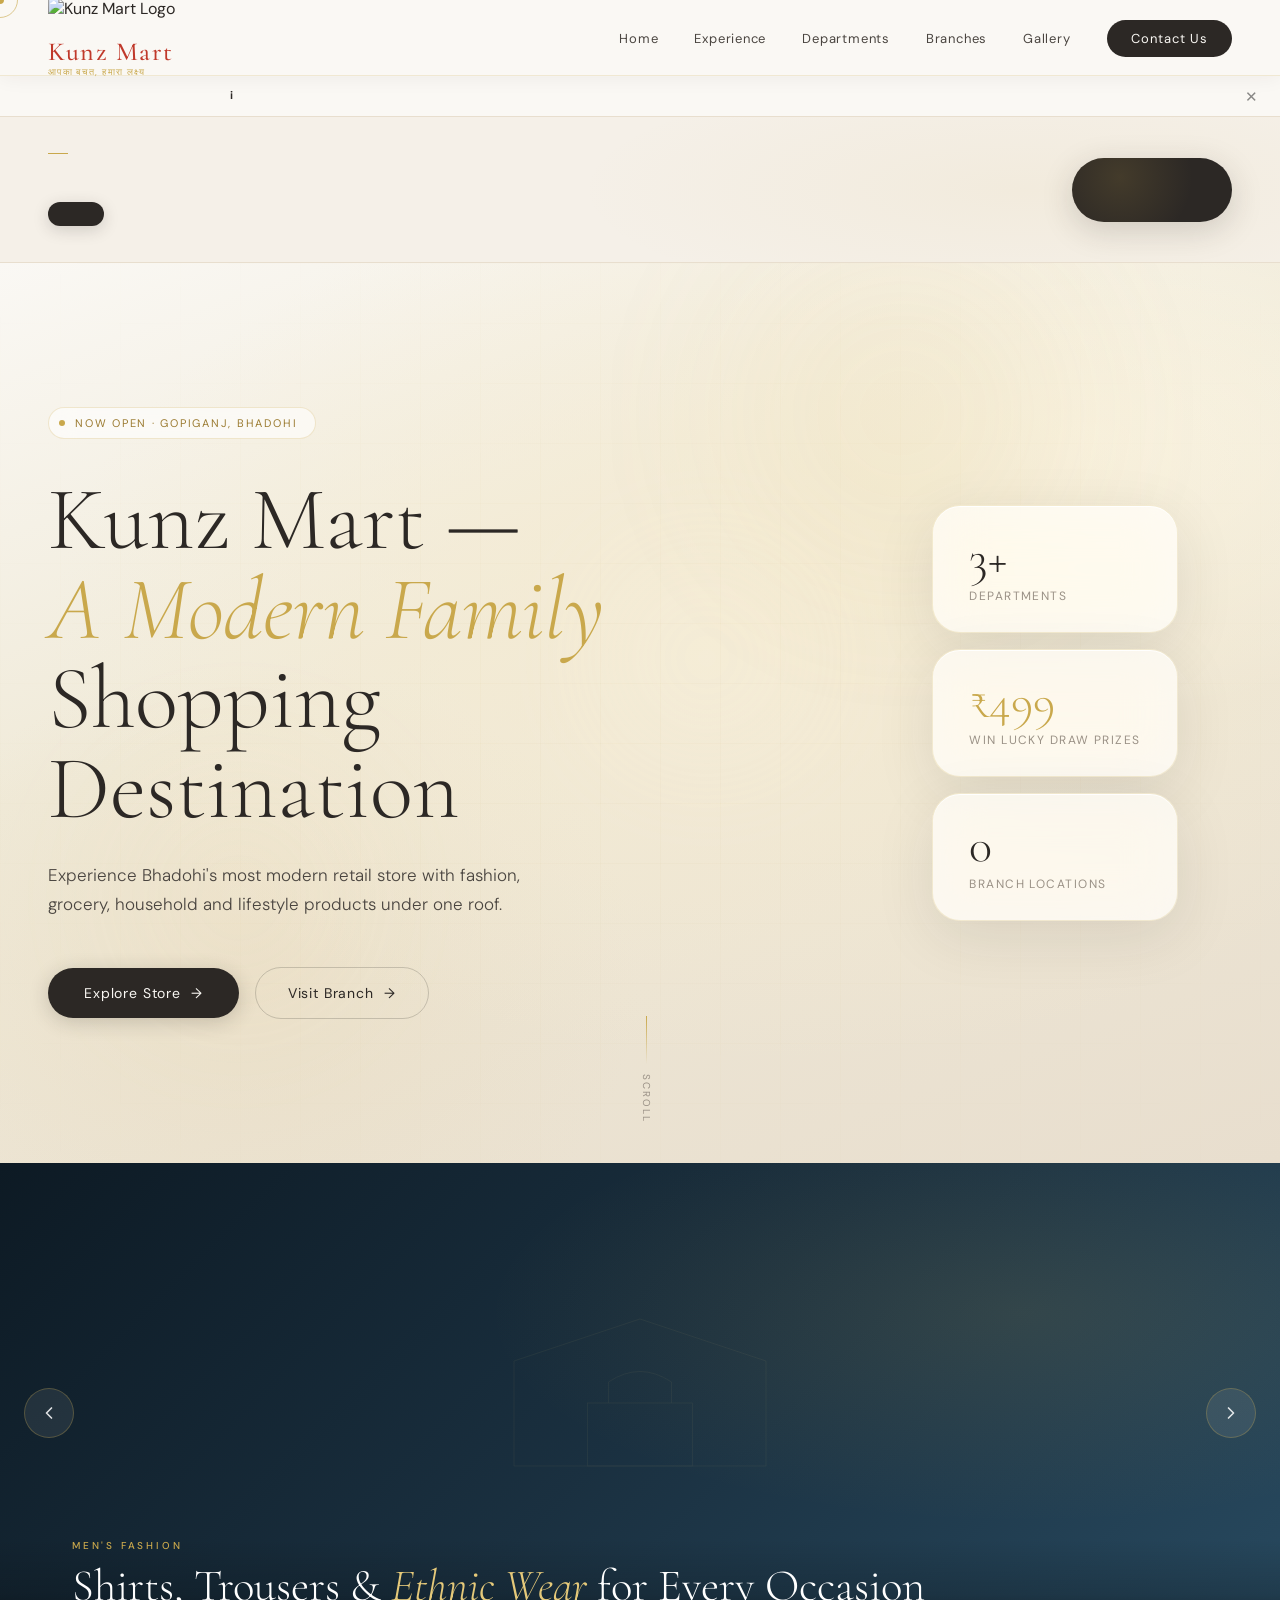
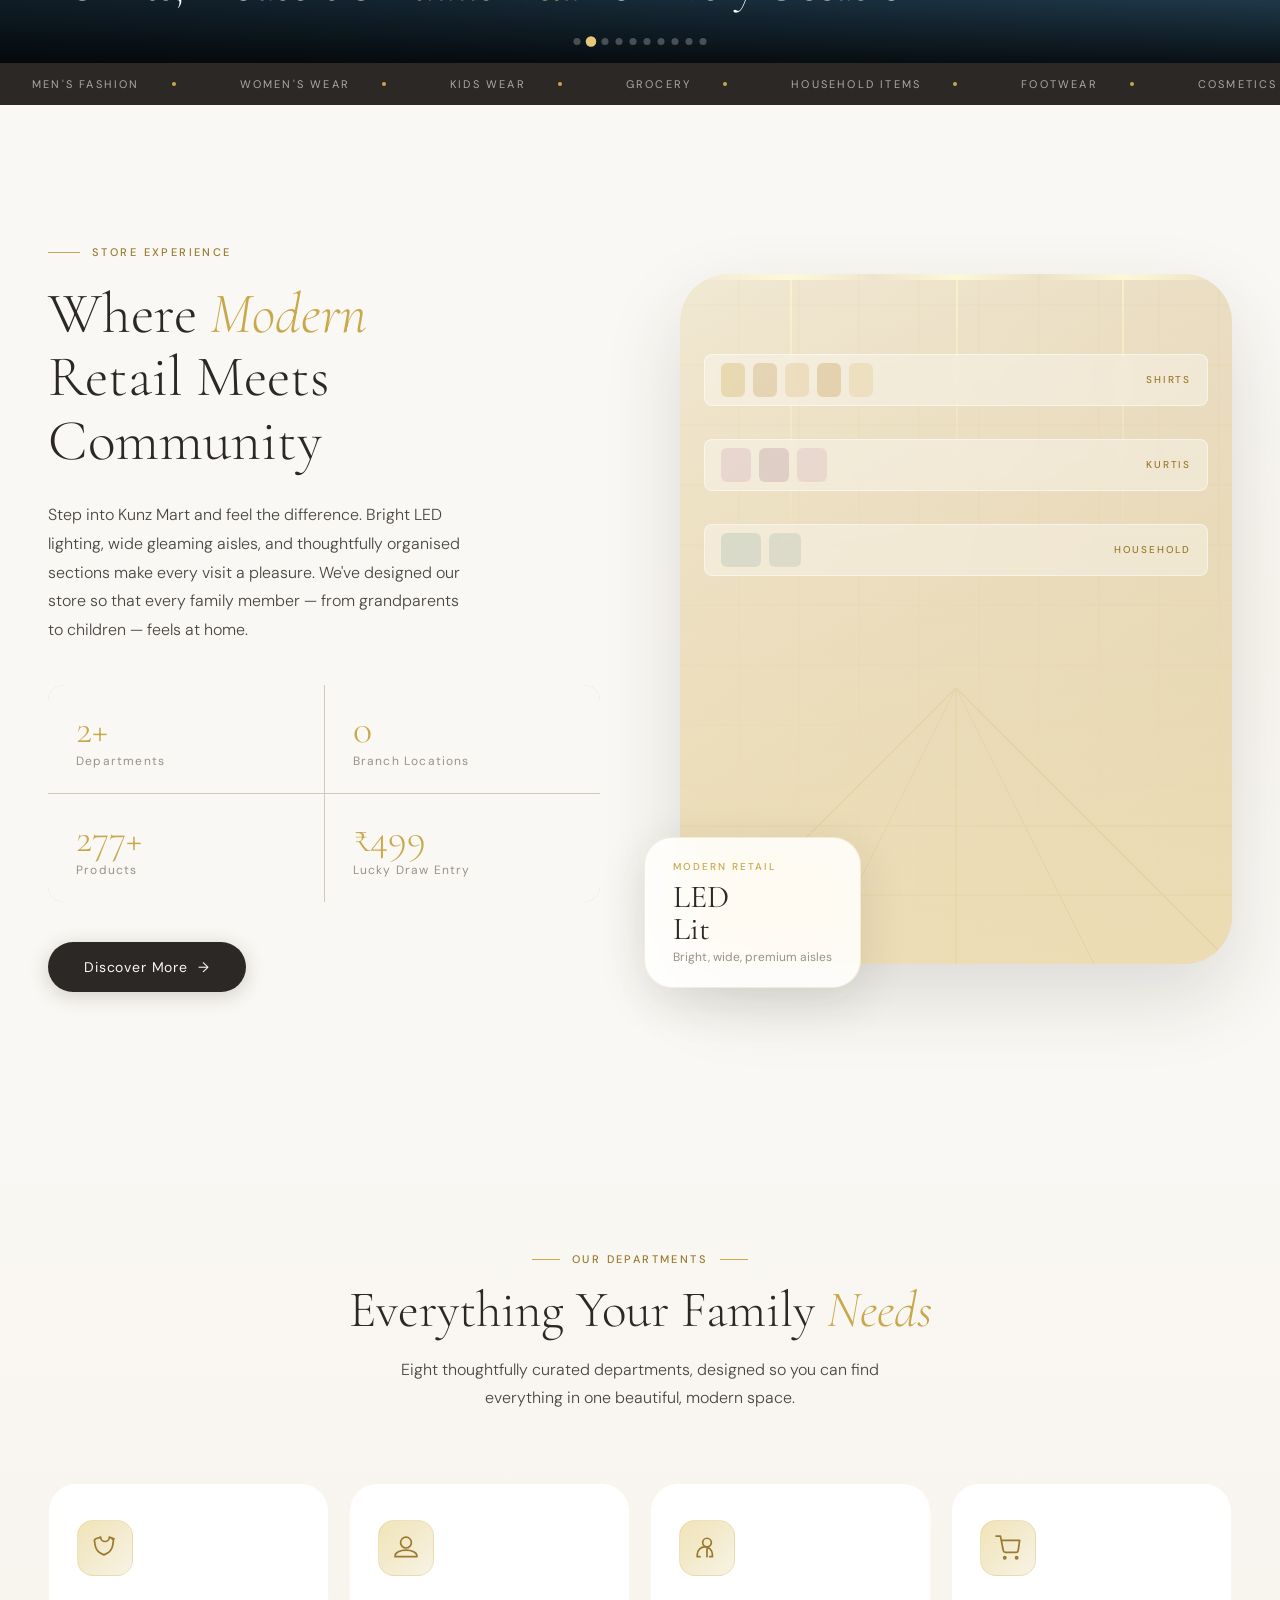
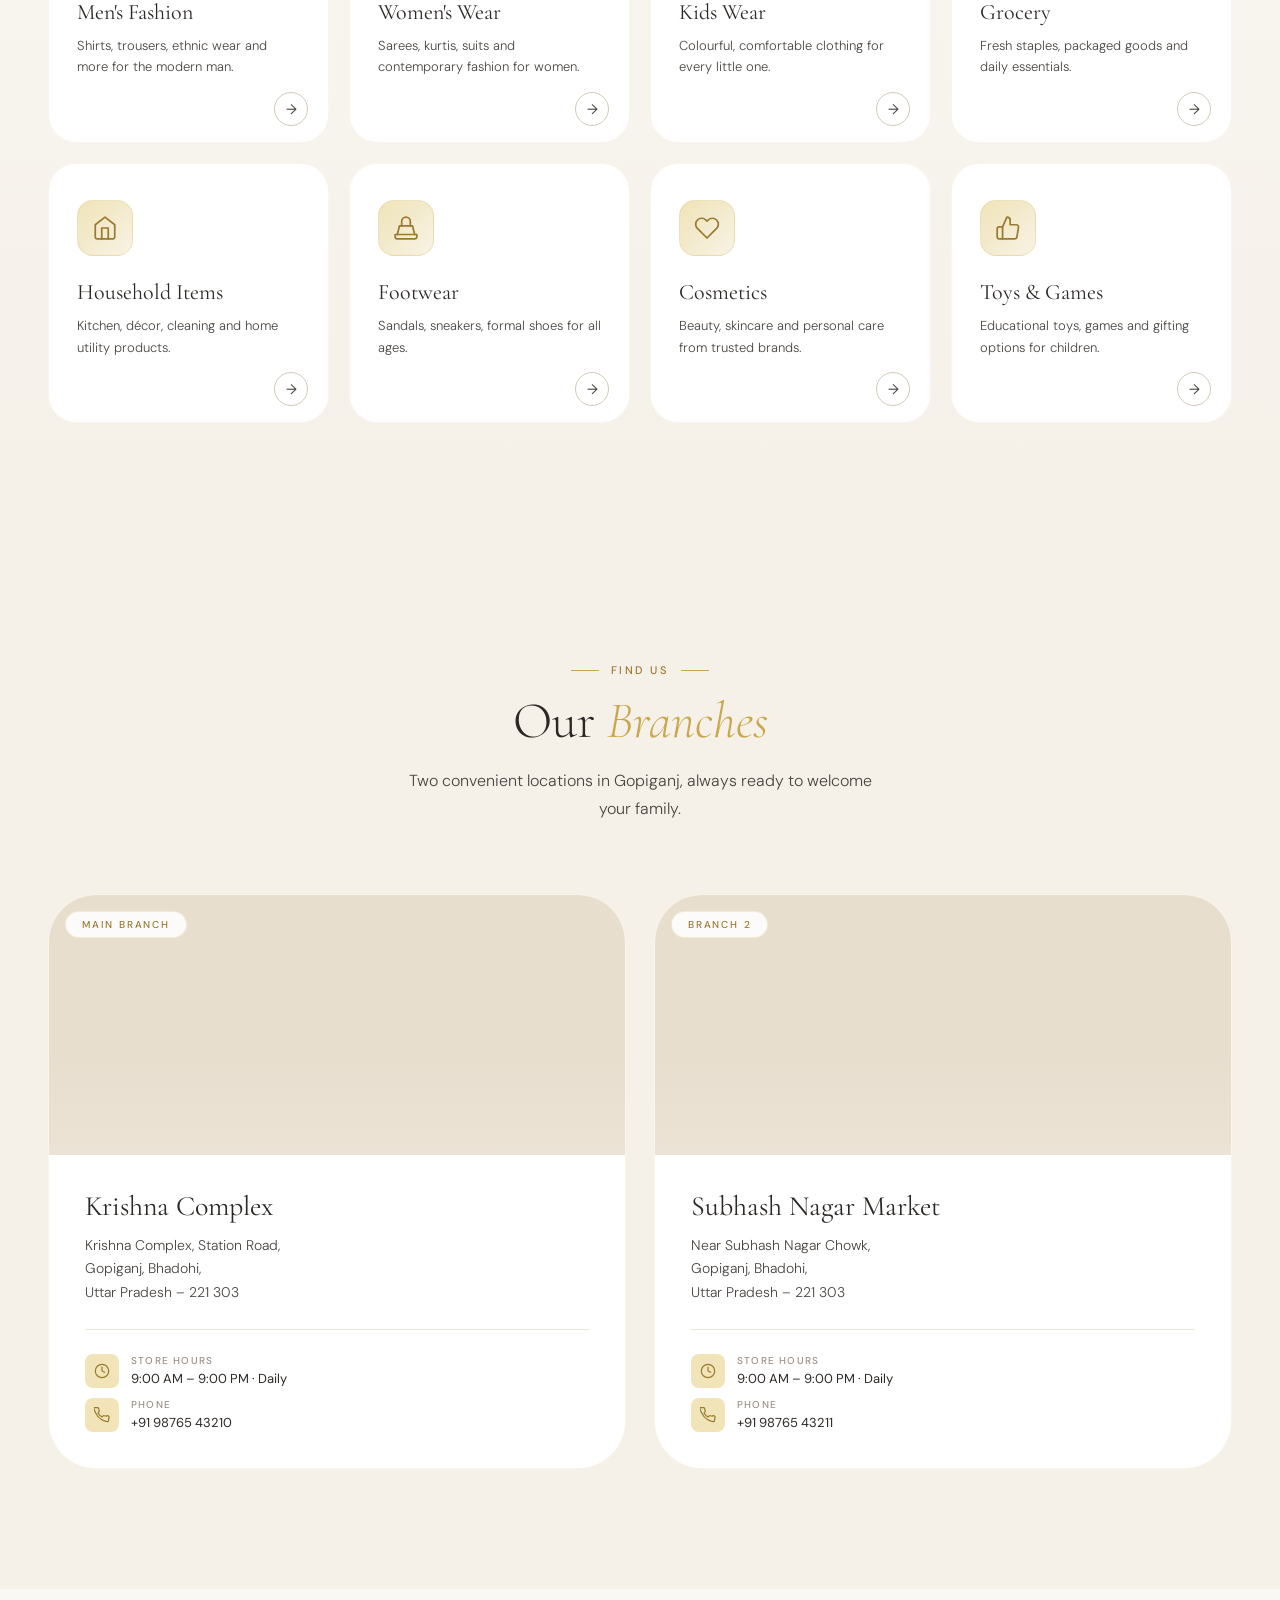
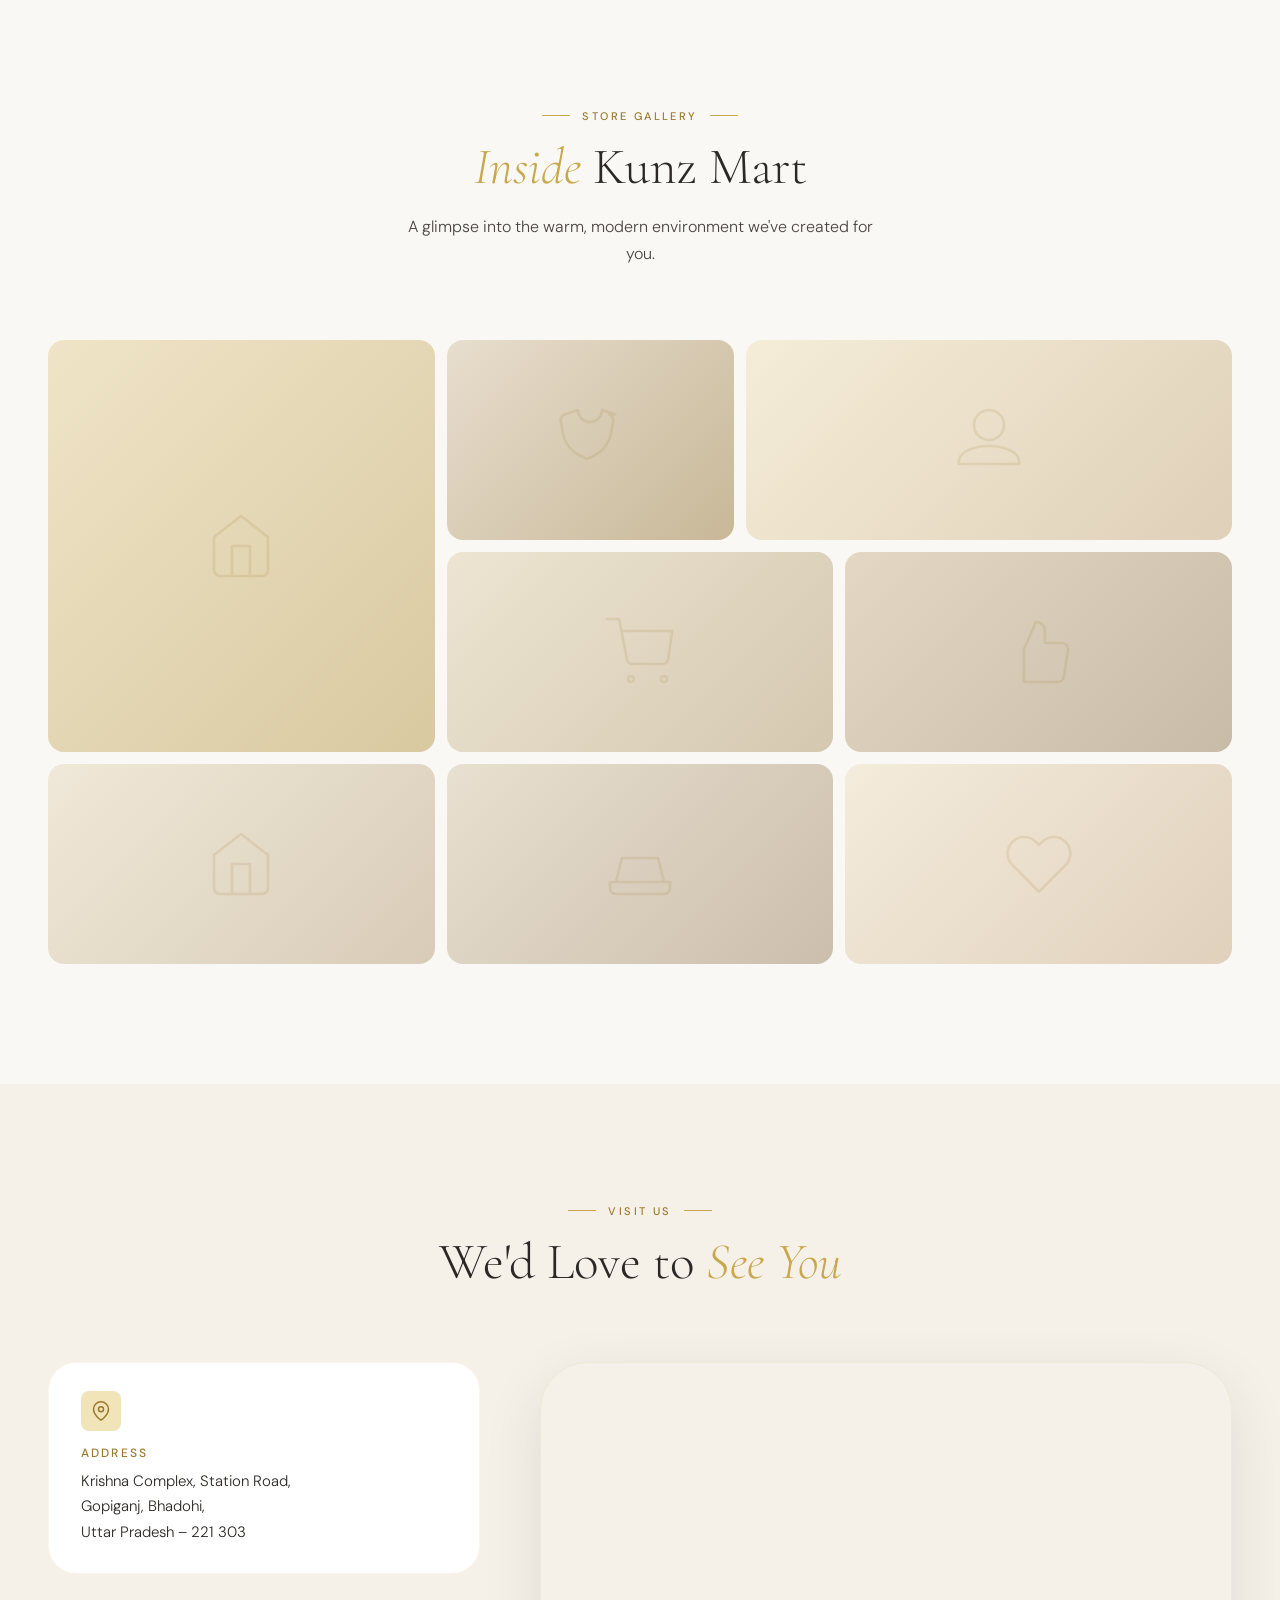
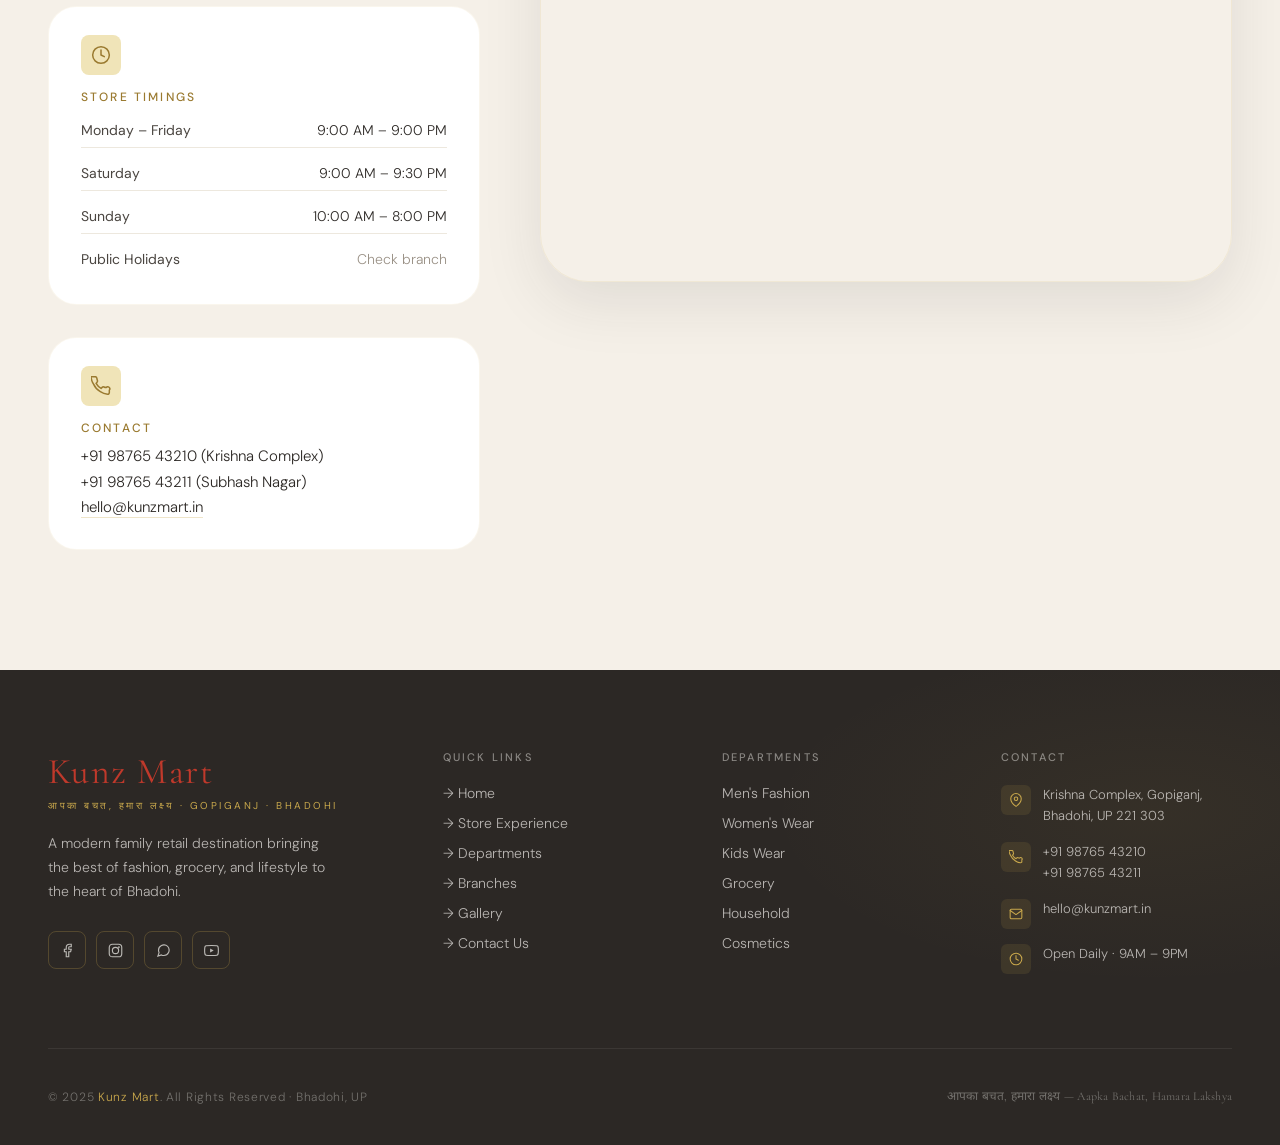
==== index.html @ c885e284 "Update index.html" ====
<!DOCTYPE html>
<html lang="en">
<head>
  <meta charset="UTF-8" />
  <meta name="viewport" content="width=device-width, initial-scale=1.0" />
  <meta name="description" content="Kunz Mart – Bhadohi's most modern family retail destination. Fashion, grocery, household and lifestyle products under one roof in Gopiganj, Bhadohi, Uttar Pradesh." />
  <meta name="keywords" content="Kunz Mart, Gopiganj, Bhadohi, retail, shopping, fashion, grocery, Uttar Pradesh" />
  <meta property="og:title" content="Kunz Mart – A Modern Family Shopping Destination" />
  <meta property="og:description" content="Experience Bhadohi's most modern retail store." />
  <title>Kunz Mart – A Modern Family Shopping Destination</title>
  <link rel="preconnect" href="https://fonts.googleapis.com" />
  <link rel="preconnect" href="https://fonts.gstatic.com" crossorigin />
  <link rel="stylesheet" href="https://fonts.googleapis.com/css2?family=Noto+Sans+Devanagari:wght@300;400;500&display=swap" />
  <link rel="stylesheet" href="style.css" />
  <script src="site-config.js"></script>
</head>
<body>

  <div class="cursor-dot"></div>
  <div class="cursor-ring"></div>

  <!-- NAVIGATION -->
  <nav class="navbar" role="navigation" aria-label="Main Navigation">
    <div class="nav-inner">
      <a href="index.html" class="nav-logo" aria-label="Kunz Mart Home">
  <img src="assets/images/logo.png" alt="Kunz Mart Logo" style="height:40px;width:auto;display:block;">
  <div style="display:flex;flex-direction:column;gap:1px;">
    <span class="nav-logo-main">Kunz Mart</span>
    <span class="nav-logo-sub">आपका बचत, हमारा लक्ष्य</span>
  </div>
      </a>
      <ul class="nav-menu" id="navMenu">
        <li><a href="index.html">Home</a></li>
        <li><a href="experience.html">Experience</a></li>
        <li><a href="departments.html">Departments</a></li>
        <li><a href="branches.html">Branches</a></li>
        <li><a href="gallery.html">Gallery</a></li>
        <li><a href="contact.html" class="nav-cta">Contact Us</a></li>
      </ul>
    </div>
  </nav>
  <!-- ════════════════════════════════════════════════════
       MOBILE HORIZONTAL SCROLL NAV
       Horizontal scroll bar — visible on mobile only.
       Active item set by script.js on page load.
       ════════════════════════════════════════════════════ -->
  <nav class="km-mobile-nav" aria-label="Mobile Navigation" role="navigation">
    <div class="km-mobile-nav-track" id="kmMobileNavTrack">

      <a href="index.html" class="km-mobile-nav-item" data-page="index.html">
        <svg viewBox="0 0 24 24" aria-hidden="true" focusable="false">
          <path d="M3 9.5L12 3l9 6.5V20a1 1 0 01-1 1H5a1 1 0 01-1-1V9.5z"/>
          <path d="M9 21V12h6v9"/>
        </svg>
        <span>Home</span>
      </a>

      <a href="experience.html" class="km-mobile-nav-item" data-page="experience.html">
        <svg viewBox="0 0 24 24" aria-hidden="true" focusable="false">
          <rect x="2" y="7" width="20" height="14" rx="1"/>
          <path d="M16 7V5a2 2 0 00-2-2h-4a2 2 0 00-2 2v2"/>
          <line x1="12" y1="12" x2="12" y2="16"/>
          <line x1="10" y1="14" x2="14" y2="14"/>
        </svg>
        <span>Experience</span>
      </a>

      <a href="departments.html" class="km-mobile-nav-item" data-page="departments.html">
        <svg viewBox="0 0 24 24" aria-hidden="true" focusable="false">
          <rect x="3" y="3" width="7" height="7" rx="1"/>
          <rect x="14" y="3" width="7" height="7" rx="1"/>
          <rect x="3" y="14" width="7" height="7" rx="1"/>
          <rect x="14" y="14" width="7" height="7" rx="1"/>
        </svg>
        <span>Departments</span>
      </a>

      <a href="branches.html" class="km-mobile-nav-item" data-page="branches.html">
        <svg viewBox="0 0 24 24" aria-hidden="true" focusable="false">
          <path d="M21 10c0 7-9 13-9 13S3 17 3 10a9 9 0 0118 0z"/>
          <circle cx="12" cy="10" r="3"/>
        </svg>
        <span>Branches</span>
      </a>

      <a href="gallery.html" class="km-mobile-nav-item" data-page="gallery.html">
        <svg viewBox="0 0 24 24" aria-hidden="true" focusable="false">
          <rect x="3" y="3" width="18" height="18" rx="2"/>
          <circle cx="8.5" cy="8.5" r="1.5"/>
          <polyline points="21 15 16 10 5 21"/>
        </svg>
        <span>Gallery</span>
      </a>

      <a href="contact.html" class="km-mobile-nav-item km-mobile-cta" data-page="contact.html">
        <svg viewBox="0 0 24 24" aria-hidden="true" focusable="false">
          <path d="M4 4h16c1.1 0 2 .9 2 2v12c0 1.1-.9 2-2 2H4c-1.1 0-2-.9-2-2V6c0-1.1.9-2 2-2z"/>
          <polyline points="22 6 12 13 2 6"/>
        </svg>
        <span>Contact</span>
      </a>

    </div>
  </nav>


  <!-- ╔══════════════════════════════════════════════╗
       ║  NOTICE BAR — edit text in site-config.js   ║
       ╚══════════════════════════════════════════════╝ -->
  <div class="km-notice-bar" id="kmNoticeBar" role="status" aria-live="polite">
    <span class="km-notice-icon" aria-hidden="true">i</span>
    <span class="km-notice-text" id="kmNoticeText"></span>
    <a class="km-notice-link" id="kmNoticeLink" href="#"></a>
    <button class="km-notice-close" id="kmNoticeClose" aria-label="Dismiss notice">✕</button>
  </div>

  <!-- ╔══════════════════════════════════════════════╗
       ║  OFFER PANEL — edit text in site-config.js  ║
       ╚══════════════════════════════════════════════╝ -->
  <div class="km-offer-panel" id="kmOfferPanel">
    <div class="km-offer-left">
      <div class="km-offer-badge" id="kmOfferBadge"></div>
      <div class="km-offer-heading" id="kmOfferHeading"></div>
      <p class="km-offer-body" id="kmOfferBody"></p>
      <a class="km-offer-cta" id="kmOfferCta" href="#">
        <span id="kmOfferCtaText"></span>
      </a>
    </div>
    <div class="km-offer-right">
      <div class="km-offer-pill">
        <div class="km-offer-pill-amount" id="kmOfferAmount"></div>
        <div class="km-offer-pill-note" id="kmOfferNote"></div>
      </div>
    </div>
  </div>

  <!-- HERO -->
  <section class="hero" aria-label="Hero">
    <div class="hero-bg">
      <div class="hero-bg-gradient"></div>
      <div class="hero-orb hero-orb-1"></div>
      <div class="hero-orb hero-orb-2"></div>
      <div class="hero-orb hero-orb-3"></div>
      <div class="hero-grid"></div>
    </div>

    <div class="hero-content">
      <div class="hero-badge">
        <div class="hero-badge-dot"></div>
        <span class="hero-badge-text">Now Open · Gopiganj, Bhadohi</span>
      </div>
      <h1 class="hero-title">
        Kunz Mart —<br>
        <em>A Modern Family</em><br>
        Shopping Destination
      </h1>
      <p class="hero-subtitle">
        Experience Bhadohi's most modern retail store with fashion, grocery,
        household and lifestyle products under one roof.
      </p>
      <div class="hero-actions">
        <a href="experience.html" class="btn-primary">Explore Store <span class="btn-arrow">→</span></a>
        <a href="branches.html"   class="btn-secondary">Visit Branch <span class="btn-arrow">→</span></a>
      </div>
    </div>

    <!-- Floating stat cards -->
    <div class="hero-float-card" aria-hidden="true">
      <div class="hero-stat-card glass">
        <div class="hero-stat-number"><span data-count="8" data-suffix="+">8+</span></div>
        <div class="hero-stat-label">Departments</div>
      </div>
      <div class="hero-stat-card glass">
        <div class="hero-stat-number hero-stat-gold">₹499</div>
        <div class="hero-stat-label">Win Lucky Draw Prizes</div>
      </div>
      <div class="hero-stat-card glass">
        <div class="hero-stat-number"><span data-count="2">2</span></div>
        <div class="hero-stat-label">Branch Locations</div>
      </div>
    </div>

    <div class="hero-scroll-hint" aria-hidden="true">
      <div class="hero-scroll-line"></div>
      <span class="hero-scroll-text">Scroll</span>
    </div>
  </section>

  <!-- IMAGE SLIDER — NEW -->
  <div class="km-slider" aria-label="Store Highlights Slider">
    <div class="km-slider-viewport">
      <div class="km-slider-track">

        <!-- Slide 1 -->
        <div class="km-slide" style="position:relative;overflow:hidden;">
          <img src="assets/images/slide1.jpg" alt="Kunz Mart Store" style="position:absolute;inset:0;width:100%;height:100%;object-fit:cover;z-index:0;">
          <div class="km-slide-body" style="position:relative;z-index:1;">
            <span class="km-slide-label">Welcome to Kunz Mart</span>
            <h2 class="km-slide-title">Bhadohi's Most <em>Modern</em> Shopping Destination</h2>
          </div>
        </div>

        <!-- Slide 2 -->
        <div class="km-slide">
          <div class="km-slide-art" aria-hidden="true">
            <svg viewBox="0 0 400 300"><path d="M80 200 L80 100 L200 60 L320 100 L320 200 Z"/><rect x="150" y="140" width="100" height="60"/><path d="M170 140 L170 120 Q200 100 230 120 L230 140"/></svg>
          </div>
          <div class="km-slide-body">
            <span class="km-slide-label">Men's Fashion</span>
            <h2 class="km-slide-title">Shirts, Trousers &amp; <em>Ethnic Wear</em> for Every Occasion</h2>
          </div>
        </div>

        <!-- Slide 3 -->
        <div class="km-slide">
          <div class="km-slide-art" aria-hidden="true">
            <svg viewBox="0 0 400 300"><path d="M140 80 Q200 60 260 80 L280 200 L200 220 L120 200 Z"/><circle cx="200" cy="70" r="18"/><path d="M155 100 L145 200 M245 100 L255 200"/></svg>
          </div>
          <div class="km-slide-body">
            <span class="km-slide-label">Women's Wear</span>
            <h2 class="km-slide-title">Sarees, Kurtis &amp; <em>Contemporary</em> Fashion</h2>
          </div>
        </div>

        <!-- Slide 4 -->
        <div class="km-slide">
          <div class="km-slide-art" aria-hidden="true">
            <svg viewBox="0 0 400 300"><rect x="60" y="120" width="280" height="100" rx="8"/><path d="M100 120 L100 100 Q130 80 160 100 L160 120 M240 120 L240 100 Q270 80 300 100 L300 120"/><circle cx="120" cy="230" r="14"/><circle cx="280" cy="230" r="14"/></svg>
          </div>
          <div class="km-slide-body">
            <span class="km-slide-label">Grocery</span>
            <h2 class="km-slide-title">Fresh Staples &amp; Daily Essentials at <em>Best Prices</em></h2>
          </div>
        </div>

        <!-- Slide 5 -->
        <div class="km-slide">
          <div class="km-slide-art" aria-hidden="true">
            <svg viewBox="0 0 400 300"><rect x="80" y="80" width="240" height="160" rx="12"/><rect x="120" y="120" width="60" height="40" rx="4"/><rect x="220" y="120" width="60" height="40" rx="4"/><path d="M80 180 L320 180"/><rect x="160" y="200" width="80" height="40"/></svg>
          </div>
          <div class="km-slide-body">
            <span class="km-slide-label">Household Items</span>
            <h2 class="km-slide-title">Everything Your Home <em>Needs</em> Under One Roof</h2>
          </div>
        </div>

        <!-- Slide 6 -->
        <div class="km-slide">
          <div class="km-slide-art" aria-hidden="true">
            <svg viewBox="0 0 400 300"><ellipse cx="200" cy="180" rx="120" ry="40"/><ellipse cx="200" cy="170" rx="100" ry="30"/><path d="M120 170 Q200 130 280 170"/><path d="M140 155 L130 200 M260 155 L270 200"/></svg>
          </div>
          <div class="km-slide-body">
            <span class="km-slide-label">Footwear</span>
            <h2 class="km-slide-title">Sandals, Sneakers &amp; <em>Formal Shoes</em> for All Ages</h2>
          </div>
        </div>

        <!-- Slide 7 -->
        <div class="km-slide">
          <div class="km-slide-art" aria-hidden="true">
            <svg viewBox="0 0 400 300"><circle cx="200" cy="140" r="60"/><path d="M200 80 L200 60 M200 220 L200 200 M140 140 L120 140 M280 140 L260 140"/><circle cx="200" cy="140" r="30"/><path d="M175 140 Q200 120 225 140 Q200 160 175 140"/></svg>
          </div>
          <div class="km-slide-body">
            <span class="km-slide-label">Cosmetics &amp; Beauty</span>
            <h2 class="km-slide-title">Trusted Brands for <em>Skincare</em>, Haircare &amp; Makeup</h2>
          </div>
        </div>

        <!-- Slide 8 -->
        <div class="km-slide">
          <div class="km-slide-art" aria-hidden="true">
            <svg viewBox="0 0 400 300"><rect x="120" y="100" width="160" height="140" rx="16"/><circle cx="200" cy="90" r="20"/><path d="M155 130 L155 180 L245 180 L245 130"/><path d="M170 155 L230 155 M200 130 L200 180"/></svg>
          </div>
          <div class="km-slide-body">
            <span class="km-slide-label">Toys &amp; Games</span>
            <h2 class="km-slide-title">Educational Toys &amp; <em>Gift Ideas</em> for Every Child</h2>
          </div>
        </div>

        <!-- Slide 9 -->
        <div class="km-slide">
          <div class="km-slide-art" aria-hidden="true">
            <svg viewBox="0 0 400 300"><path d="M200 60 L220 120 L280 120 L235 155 L255 215 L200 180 L145 215 L165 155 L120 120 L180 120 Z"/></svg>
          </div>
          <div class="km-slide-body">
            <span class="km-slide-label">Lucky Draw</span>
            <h2 class="km-slide-title">Shop Above ₹499 &amp; Win a <em>Scooty</em> or Premium Prizes</h2>
          </div>
        </div>

        <!-- Slide 10 -->
        <div class="km-slide">
          <div class="km-slide-art" aria-hidden="true">
            <svg viewBox="0 0 400 300"><path d="M60 240 L200 60 L340 240 Z"/><path d="M100 240 L200 100 L300 240"/><path d="M140 240 L200 140 L260 240"/></svg>
          </div>
          <div class="km-slide-body">
            <span class="km-slide-label">Two Locations · Gopiganj</span>
            <h2 class="km-slide-title">Krishna Complex &amp; <em>Subhash Nagar</em> — Always Open</h2>
          </div>
        </div>

      </div><!-- /track -->
    </div><!-- /viewport -->

    <!-- Arrows -->
    <button class="km-btn km-btn-prev" aria-label="Previous slide">
      <svg viewBox="0 0 24 24"><polyline points="15 18 9 12 15 6"/></svg>
    </button>
    <button class="km-btn km-btn-next" aria-label="Next slide">
      <svg viewBox="0 0 24 24"><polyline points="9 18 15 12 9 6"/></svg>
    </button>

    <!-- Dots container (populated by JS) -->
    <div class="km-dots" role="tablist" aria-label="Slider navigation"></div>
  </div>

  <!-- MARQUEE -->
  <div class="marquee-strip" aria-hidden="true">
    <div class="marquee-track">
      <span class="marquee-item">Men's Fashion <span class="marquee-dot"></span></span>
      <span class="marquee-item">Women's Wear <span class="marquee-dot"></span></span>
      <span class="marquee-item">Kids Wear <span class="marquee-dot"></span></span>
      <span class="marquee-item">Grocery <span class="marquee-dot"></span></span>
      <span class="marquee-item">Household Items <span class="marquee-dot"></span></span>
      <span class="marquee-item">Footwear <span class="marquee-dot"></span></span>
      <span class="marquee-item">Cosmetics <span class="marquee-dot"></span></span>
      <span class="marquee-item">Toys &amp; Games <span class="marquee-dot"></span></span>
      <span class="marquee-item">Men's Fashion <span class="marquee-dot"></span></span>
      <span class="marquee-item">Women's Wear <span class="marquee-dot"></span></span>
      <span class="marquee-item">Kids Wear <span class="marquee-dot"></span></span>
      <span class="marquee-item">Grocery <span class="marquee-dot"></span></span>
      <span class="marquee-item">Household Items <span class="marquee-dot"></span></span>
      <span class="marquee-item">Footwear <span class="marquee-dot"></span></span>
      <span class="marquee-item">Cosmetics <span class="marquee-dot"></span></span>
      <span class="marquee-item">Toys &amp; Games <span class="marquee-dot"></span></span>
    </div>
  </div>

  <!-- STORE EXPERIENCE -->
  <section class="section-experience" id="experience">
    <div class="experience-bg-shape" aria-hidden="true"></div>
    <div class="container">
      <div class="experience-layout">
        <div>
          <div class="section-label experience-label reveal">Store Experience</div>
          <h2 class="experience-heading reveal" data-delay="100">
            Where <em>Modern</em><br>Retail Meets<br>Community
          </h2>
          <p class="experience-body reveal" data-delay="200">
            Step into Kunz Mart and feel the difference. Bright LED lighting, wide
            gleaming aisles, and thoughtfully organised sections make every visit
            a pleasure. We've designed our store so that every family member —
            from grandparents to children — feels at home.
          </p>
          <div class="experience-stats reveal" data-delay="300">
            <div class="experience-stat">
              <div class="experience-stat-number"><span data-count="8" data-suffix="+">8+</span></div>
              <div class="experience-stat-label">Departments</div>
            </div>
            <div class="experience-stat">
              <div class="experience-stat-number"><span data-count="2">2</span></div>
              <div class="experience-stat-label">Branch Locations</div>
            </div>
            <div class="experience-stat">
              <div class="experience-stat-number"><span data-count="1000" data-suffix="+">1000+</span></div>
              <div class="experience-stat-label">Products</div>
            </div>
            <div class="experience-stat">
              <div class="experience-stat-number"><span>₹499</span></div>
              <div class="experience-stat-label">Lucky Draw Entry</div>
            </div>
          </div>
          <a href="experience.html" class="btn-primary reveal" data-delay="400" style="display:inline-flex;">
            Discover More <span class="btn-arrow">→</span>
          </a>
        </div>

        <div class="experience-visual reveal" data-delay="150">
          <div class="experience-main-card">
            <div class="experience-store-interior">
              <div class="ceiling-lights"></div>
              <div class="light-beam light-beam-1"></div>
              <div class="light-beam light-beam-2"></div>
              <div class="light-beam light-beam-3"></div>
              <div class="shelf-row shelf-row-1">
                <div class="shelf-item" style="width:24px;background:rgba(201,168,76,.3)"></div>
                <div class="shelf-item" style="width:24px;background:rgba(180,140,60,.25)"></div>
                <div class="shelf-item" style="width:24px;background:rgba(200,160,70,.2)"></div>
                <div class="shelf-item" style="width:24px;background:rgba(190,150,65,.3)"></div>
                <div class="shelf-item" style="width:24px;background:rgba(210,175,80,.2)"></div>
                <div class="shelf-item" style="flex:1"></div>
                <span class="shelf-label">Shirts</span>
              </div>
              <div class="shelf-row shelf-row-2">
                <div class="shelf-item" style="width:30px;background:rgba(180,130,160,.2)"></div>
                <div class="shelf-item" style="width:30px;background:rgba(160,120,140,.25)"></div>
                <div class="shelf-item" style="width:30px;background:rgba(190,140,165,.2)"></div>
                <div class="shelf-item" style="flex:1"></div>
                <span class="shelf-label">Kurtis</span>
              </div>
              <div class="shelf-row shelf-row-3">
                <div class="shelf-item" style="width:40px;background:rgba(140,170,160,.25)"></div>
                <div class="shelf-item" style="width:32px;background:rgba(130,160,150,.2)"></div>
                <div class="shelf-item" style="flex:1"></div>
                <span class="shelf-label">Household</span>
              </div>
              <svg class="aisle-lines" style="position:absolute;bottom:0;left:0;right:0;width:100%;height:40%;opacity:.18;" viewBox="0 0 400 160" preserveAspectRatio="none">
                <line x1="200" y1="0" x2="0"   y2="160" stroke="#c9a84c" stroke-width=".8"/>
                <line x1="200" y1="0" x2="100" y2="160" stroke="#c9a84c" stroke-width=".6"/>
                <line x1="200" y1="0" x2="200" y2="160" stroke="#c9a84c" stroke-width=".8"/>
                <line x1="200" y1="0" x2="300" y2="160" stroke="#c9a84c" stroke-width=".6"/>
                <line x1="200" y1="0" x2="400" y2="160" stroke="#c9a84c" stroke-width=".8"/>
                <line x1="0" y1="80"  x2="400" y2="80"  stroke="#c9a84c" stroke-width=".5"/>
                <line x1="0" y1="120" x2="400" y2="120" stroke="#c9a84c" stroke-width=".5"/>
              </svg>
            </div>
          </div>
          <div class="experience-info-card glass">
            <div class="info-card-tag">Modern Retail</div>
            <div class="info-card-value">LED<br>Lit</div>
            <div class="info-card-label">Bright, wide, premium aisles</div>
          </div>
        </div>
      </div>
    </div>
  </section>

  <!-- DEPARTMENTS -->
  <section class="section-departments" id="departments">
    <div class="container">
      <div class="section-header">
        <div class="section-label-center reveal">Our Departments</div>
        <h2 class="section-heading reveal" data-delay="100">Everything Your Family <em>Needs</em></h2>
        <p class="section-subhead reveal" data-delay="200">
          Eight thoughtfully curated departments, designed so you can find everything
          in one beautiful, modern space.
        </p>
      </div>
      <div class="dept-grid" data-stagger>

        <!-- FIX: SVG icons replace emojis -->
        <a href="departments.html#mens" class="dept-card">
          <div class="dept-icon">
            <svg viewBox="0 0 24 24"><path d="M20.38 3.46L16 2a4 4 0 01-8 0L3.62 3.46a2 2 0 00-1.34 2.23l.58 3.57a11 11 0 006.27 8.19l1.87.87 1.87-.87a11 11 0 006.27-8.19l.58-3.57a2 2 0 00-1.34-2.23z"/></svg>
          </div>
          <div class="dept-name">Men's Fashion</div>
          <div class="dept-desc">Shirts, trousers, ethnic wear and more for the modern man.</div>
          <div class="dept-arrow">→</div>
        </a>

        <a href="departments.html#womens" class="dept-card">
          <div class="dept-icon">
            <svg viewBox="0 0 24 24"><path d="M12 2a5 5 0 015 5c0 2.76-2.24 5-5 5s-5-2.24-5-5a5 5 0 015-5zm0 12c5.52 0 10 2.24 10 5v1H2v-1c0-2.76 4.48-5 10-5z"/></svg>
          </div>
          <div class="dept-name">Women's Wear</div>
          <div class="dept-desc">Sarees, kurtis, suits and contemporary fashion for women.</div>
          <div class="dept-arrow">→</div>
        </a>

        <a href="departments.html#kids" class="dept-card">
          <div class="dept-icon">
            <svg viewBox="0 0 24 24"><circle cx="12" cy="7" r="4"/><path d="M5.5 20H3v-2a7 7 0 0114 0v2h-2.5M12 11v9"/></svg>
          </div>
          <div class="dept-name">Kids Wear</div>
          <div class="dept-desc">Colourful, comfortable clothing for every little one.</div>
          <div class="dept-arrow">→</div>
        </a>

        <a href="departments.html#grocery" class="dept-card">
          <div class="dept-icon">
            <svg viewBox="0 0 24 24"><circle cx="9" cy="21" r="1"/><circle cx="20" cy="21" r="1"/><path d="M1 1h4l2.68 13.39a2 2 0 002 1.61h9.72a2 2 0 001.98-1.67l1.38-9.33H6"/></svg>
          </div>
          <div class="dept-name">Grocery</div>
          <div class="dept-desc">Fresh staples, packaged goods and daily essentials.</div>
          <div class="dept-arrow">→</div>
        </a>

        <a href="departments.html#household" class="dept-card">
          <div class="dept-icon">
            <svg viewBox="0 0 24 24"><path d="M3 9l9-7 9 7v11a2 2 0 01-2 2H5a2 2 0 01-2-2z"/><polyline points="9 22 9 12 15 12 15 22"/></svg>
          </div>
          <div class="dept-name">Household Items</div>
          <div class="dept-desc">Kitchen, décor, cleaning and home utility products.</div>
          <div class="dept-arrow">→</div>
        </a>

        <a href="departments.html#footwear" class="dept-card">
          <div class="dept-icon">
            <svg viewBox="0 0 24 24"><path d="M2 18h20v2a2 2 0 01-2 2H4a2 2 0 01-2-2v-2z"/><path d="M4 18l2-8h12l2 8"/><path d="M8 10V6a4 4 0 018 0v4"/></svg>
          </div>
          <div class="dept-name">Footwear</div>
          <div class="dept-desc">Sandals, sneakers, formal shoes for all ages.</div>
          <div class="dept-arrow">→</div>
        </a>

        <a href="departments.html#cosmetics" class="dept-card">
          <div class="dept-icon">
            <svg viewBox="0 0 24 24"><path d="M20.84 4.61a5.5 5.5 0 00-7.78 0L12 5.67l-1.06-1.06a5.5 5.5 0 00-7.78 7.78L12 21.23l8.84-8.84a5.5 5.5 0 000-7.78z"/></svg>
          </div>
          <div class="dept-name">Cosmetics</div>
          <div class="dept-desc">Beauty, skincare and personal care from trusted brands.</div>
          <div class="dept-arrow">→</div>
        </a>

        <a href="departments.html#toys" class="dept-card">
          <div class="dept-icon">
            <svg viewBox="0 0 24 24"><path d="M14 9V5a3 3 0 00-3-3l-4 9v11h11.28a2 2 0 002-1.7l1.38-9a2 2 0 00-2-2.3H14z"/><path d="M7 22H4a2 2 0 01-2-2v-7a2 2 0 012-2h3"/></svg>
          </div>
          <div class="dept-name">Toys &amp; Games</div>
          <div class="dept-desc">Educational toys, games and gifting options for children.</div>
          <div class="dept-arrow">→</div>
        </a>

      </div>
    </div>
  </section>

  <!-- SPECIAL OFFERS -->
  

  <!-- BRANCHES -->
  <section class="section-branches" id="branches">
    <div class="container">
      <div class="section-header">
        <div class="section-label-center reveal">Find Us</div>
        <h2 class="section-heading reveal" data-delay="100">Our <em>Branches</em></h2>
        <p class="section-subhead reveal" data-delay="200">Two convenient locations in Gopiganj, always ready to welcome your family.</p>
      </div>

      <div class="branches-grid">
        <!-- Branch 1: Krishna Complex — FIX coordinates -->
        <div class="branch-card reveal" data-delay="100">
          <div class="branch-map-container">
            <iframe
              src="https://maps.google.com/maps?q=25.2889571,82.4338511&z=16&output=embed"
              allowfullscreen="" loading="lazy"
              referrerpolicy="no-referrer-when-downgrade"
              title="Krishna Complex Branch Map"
            ></iframe>
            <div class="branch-map-overlay"></div>
            <div class="branch-tag">Main Branch</div>
          </div>
          <div class="branch-info">
            <h3 class="branch-name">Krishna Complex</h3>
            <p class="branch-address">Krishna Complex, Station Road,<br>Gopiganj, Bhadohi,<br>Uttar Pradesh – 221 303</p>
            <div class="branch-meta">
              <div class="branch-meta-item">
                <div class="branch-meta-icon">
                  <svg viewBox="0 0 24 24"><circle cx="12" cy="12" r="10"/><polyline points="12 6 12 12 16 14"/></svg>
                </div>
                <div>
                  <span class="branch-meta-label">Store Hours</span>
                  <span class="branch-meta-value">9:00 AM – 9:00 PM · Daily</span>
                </div>
              </div>
              <div class="branch-meta-item">
                <div class="branch-meta-icon">
                  <svg viewBox="0 0 24 24"><path d="M22 16.92v3a2 2 0 01-2.18 2 19.79 19.79 0 01-8.63-3.07A19.5 19.5 0 013.07 9.8a19.79 19.79 0 01-3.07-8.63A2 2 0 012 .82h3a2 2 0 012 1.72 12.84 12.84 0 00.7 2.81 2 2 0 01-.45 2.11L6.09 8.91a16 16 0 006 6l1.27-1.27a2 2 0 012.11-.45 12.84 12.84 0 002.81.7A2 2 0 0122 16.92z"/></svg>
                </div>
                <div>
                  <span class="branch-meta-label">Phone</span>
                  <span class="branch-meta-value">+91 98765 43210</span>
                </div>
              </div>
            </div>
          </div>
        </div>

        <!-- Branch 2: Subhash Nagar — FIX coordinates -->
        <div class="branch-card reveal" data-delay="200">
          <div class="branch-map-container">
            <iframe
              src="https://maps.google.com/maps?q=25.3434291,82.3522597&z=16&output=embed"
              allowfullscreen="" loading="lazy"
              referrerpolicy="no-referrer-when-downgrade"
              title="Subhash Nagar Branch Map"
            ></iframe>
            <div class="branch-map-overlay"></div>
            <div class="branch-tag">Branch 2</div>
          </div>
          <div class="branch-info">
            <h3 class="branch-name">Subhash Nagar Market</h3>
            <p class="branch-address">Near Subhash Nagar Chowk,<br>Gopiganj, Bhadohi,<br>Uttar Pradesh – 221 303</p>
            <div class="branch-meta">
              <div class="branch-meta-item">
                <div class="branch-meta-icon">
                  <svg viewBox="0 0 24 24"><circle cx="12" cy="12" r="10"/><polyline points="12 6 12 12 16 14"/></svg>
                </div>
                <div>
                  <span class="branch-meta-label">Store Hours</span>
                  <span class="branch-meta-value">9:00 AM – 9:00 PM · Daily</span>
                </div>
              </div>
              <div class="branch-meta-item">
                <div class="branch-meta-icon">
                  <svg viewBox="0 0 24 24"><path d="M22 16.92v3a2 2 0 01-2.18 2 19.79 19.79 0 01-8.63-3.07A19.5 19.5 0 013.07 9.8a19.79 19.79 0 01-3.07-8.63A2 2 0 012 .82h3a2 2 0 012 1.72 12.84 12.84 0 00.7 2.81 2 2 0 01-.45 2.11L6.09 8.91a16 16 0 006 6l1.27-1.27a2 2 0 012.11-.45 12.84 12.84 0 002.81.7A2 2 0 0122 16.92z"/></svg>
                </div>
                <div>
                  <span class="branch-meta-label">Phone</span>
                  <span class="branch-meta-value">+91 98765 43211</span>
                </div>
              </div>
            </div>
          </div>
        </div>
      </div>
    </div>
  </section>

  <!-- GALLERY PREVIEW -->
  <section class="section-gallery" id="gallery">
    <div class="container">
      <div class="section-header">
        <div class="section-label-center reveal">Store Gallery</div>
        <h2 class="section-heading reveal" data-delay="100"><em>Inside</em> Kunz Mart</h2>
        <p class="section-subhead reveal" data-delay="200">A glimpse into the warm, modern environment we've created for you.</p>
      </div>

      <div class="gallery-grid reveal" data-delay="200">
        <div class="gallery-item">
          <div class="gallery-inner gal-1">
            <div class="gal-icon"><svg viewBox="0 0 24 24"><path d="M3 9l9-7 9 7v11a2 2 0 01-2 2H5a2 2 0 01-2-2z"/><polyline points="9 22 9 12 15 12 15 22"/></svg></div>
          </div>
          <div class="gallery-overlay"><span class="gallery-caption">Main Store Entrance</span></div>
        </div>
        <div class="gallery-item">
          <div class="gallery-inner gal-2">
            <div class="gal-icon"><svg viewBox="0 0 24 24"><path d="M20.38 3.46L16 2a4 4 0 01-8 0L3.62 3.46a2 2 0 00-1.34 2.23l.58 3.57a11 11 0 006.27 8.19l1.87.87 1.87-.87a11 11 0 006.27-8.19l.58-3.57a2 2 0 00-1.34-2.23z"/></svg></div>
          </div>
          <div class="gallery-overlay"><span class="gallery-caption">Men's Fashion Aisle</span></div>
        </div>
        <div class="gallery-item">
          <div class="gallery-inner gal-3">
            <div class="gal-icon"><svg viewBox="0 0 24 24"><path d="M12 2a5 5 0 015 5c0 2.76-2.24 5-5 5s-5-2.24-5-5a5 5 0 015-5zm0 12c5.52 0 10 2.24 10 5v1H2v-1c0-2.76 4.48-5 10-5z"/></svg></div>
          </div>
          <div class="gallery-overlay"><span class="gallery-caption">Women's Wear Section</span></div>
        </div>
        <div class="gallery-item">
          <div class="gallery-inner gal-4">
            <div class="gal-icon"><svg viewBox="0 0 24 24"><circle cx="9" cy="21" r="1"/><circle cx="20" cy="21" r="1"/><path d="M1 1h4l2.68 13.39a2 2 0 002 1.61h9.72a2 2 0 001.98-1.67l1.38-9.33H6"/></svg></div>
          </div>
          <div class="gallery-overlay"><span class="gallery-caption">Grocery &amp; Daily Essentials</span></div>
        </div>
        <div class="gallery-item">
          <div class="gallery-inner gal-5">
            <div class="gal-icon"><svg viewBox="0 0 24 24"><path d="M14 9V5a3 3 0 00-3-3l-4 9v11h11.28a2 2 0 002-1.7l1.38-9a2 2 0 00-2-2.3H14z"/></svg></div>
          </div>
          <div class="gallery-overlay"><span class="gallery-caption">Kids &amp; Toys Section</span></div>
        </div>
        <div class="gallery-item">
          <div class="gallery-inner gal-6">
            <div class="gal-icon"><svg viewBox="0 0 24 24"><path d="M3 9l9-7 9 7v11a2 2 0 01-2 2H5a2 2 0 01-2-2z"/><polyline points="9 22 9 12 15 12 15 22"/></svg></div>
          </div>
          <div class="gallery-overlay"><span class="gallery-caption">Household Department</span></div>
        </div>
        <div class="gallery-item">
          <div class="gallery-inner gal-7">
            <div class="gal-icon"><svg viewBox="0 0 24 24"><path d="M2 18h20v2a2 2 0 01-2 2H4a2 2 0 01-2-2v-2z"/><path d="M4 18l2-8h12l2 8"/></svg></div>
          </div>
          <div class="gallery-overlay"><span class="gallery-caption">Footwear Collection</span></div>
        </div>
        <div class="gallery-item">
          <div class="gallery-inner gal-8">
            <div class="gal-icon"><svg viewBox="0 0 24 24"><path d="M20.84 4.61a5.5 5.5 0 00-7.78 0L12 5.67l-1.06-1.06a5.5 5.5 0 00-7.78 7.78L12 21.23l8.84-8.84a5.5 5.5 0 000-7.78z"/></svg></div>
          </div>
          <div class="gallery-overlay"><span class="gallery-caption">Cosmetics &amp; Beauty</span></div>
        </div>
      </div>
    </div>
  </section>

  <!-- Lightbox -->
  <div class="lightbox" id="lightbox" role="dialog" aria-modal="true" aria-label="Gallery Image">
    <button class="lightbox-close" id="lightboxClose" aria-label="Close">✕</button>
    <div class="lightbox-content" style="text-align:center;color:rgba(255,255,255,.5);font-family:var(--font-display);font-size:22px;font-style:italic;letter-spacing:.04em;">Gallery Image Preview</div>
  </div>

  <!-- VISIT US -->
  <section class="section-visit" id="visit">
    <div class="container">
      <div class="section-header">
        <div class="section-label-center reveal">Visit Us</div>
        <h2 class="section-heading reveal" data-delay="100">We'd Love to <em>See You</em></h2>
      </div>
      <div class="visit-layout">
        <div class="visit-info">
          <div class="visit-info-block reveal" data-delay="100">
            <div class="visit-info-icon">
              <svg viewBox="0 0 24 24"><path d="M21 10c0 7-9 13-9 13s-9-6-9-13a9 9 0 0118 0z"/><circle cx="12" cy="10" r="3"/></svg>
            </div>
            <div class="visit-info-title">Address</div>
            <div class="visit-info-text">Krishna Complex, Station Road,<br>Gopiganj, Bhadohi,<br>Uttar Pradesh – 221 303</div>
          </div>

          <div class="visit-info-block reveal" data-delay="200">
            <div class="visit-info-icon">
              <svg viewBox="0 0 24 24"><circle cx="12" cy="12" r="10"/><polyline points="12 6 12 12 16 14"/></svg>
            </div>
            <div class="visit-info-title">Store Timings</div>
            <div class="visit-hours">
              <div class="visit-hour-row"><span class="visit-hour-day">Monday – Friday</span><span class="visit-hour-time">9:00 AM – 9:00 PM</span></div>
              <div class="visit-hour-row"><span class="visit-hour-day">Saturday</span><span class="visit-hour-time">9:00 AM – 9:30 PM</span></div>
              <div class="visit-hour-row"><span class="visit-hour-day">Sunday</span><span class="visit-hour-time">10:00 AM – 8:00 PM</span></div>
              <div class="visit-hour-row"><span class="visit-hour-day">Public Holidays</span><span class="visit-hour-time visit-hour-closed">Check branch</span></div>
            </div>
          </div>

          <div class="visit-info-block reveal" data-delay="300">
            <div class="visit-info-icon">
              <svg viewBox="0 0 24 24"><path d="M22 16.92v3a2 2 0 01-2.18 2 19.79 19.79 0 01-8.63-3.07A19.5 19.5 0 013.07 9.8a19.79 19.79 0 01-3.07-8.63A2 2 0 012 .82h3a2 2 0 012 1.72 12.84 12.84 0 00.7 2.81 2 2 0 01-.45 2.11L6.09 8.91a16 16 0 006 6l1.27-1.27a2 2 0 012.11-.45 12.84 12.84 0 002.81.7A2 2 0 0122 16.92z"/></svg>
            </div>
            <div class="visit-info-title">Contact</div>
            <div class="visit-info-text">
              +91 98765 43210 (Krishna Complex)<br>
              +91 98765 43211 (Subhash Nagar)<br>
              <!-- FIX: plain email, no Cloudflare obfuscation -->
              <a href="mailto:hello@kunzmart.in">hello@kunzmart.in</a>
            </div>
          </div>
        </div>

        <!-- FIX: correct map coordinates (Krishna Complex) -->
        <div class="visit-map-container reveal" data-delay="150">
          <iframe
            src="https://maps.google.com/maps?q=25.2889571,82.4338511&z=16&output=embed"
            allowfullscreen="" loading="lazy"
            referrerpolicy="no-referrer-when-downgrade"
            title="Kunz Mart Location Map"
          ></iframe>
        </div>
      </div>
    </div>
  </section>

  <!-- FOOTER -->
  <footer>
    <div class="footer-bg" aria-hidden="true"></div>
    <div class="container">
      <div class="footer-top">
        <div>
          <div class="footer-brand-name">Kunz Mart</div>
          <div class="footer-brand-tag">आपका बचत, हमारा लक्ष्य · Gopiganj · Bhadohi</div>
          <p class="footer-brand-desc">A modern family retail destination bringing the best of fashion, grocery, and lifestyle to the heart of Bhadohi.</p>
          <div class="footer-socials">
            <a href="#" class="footer-social-btn" aria-label="Facebook"><svg viewBox="0 0 24 24"><path d="M18 2h-3a5 5 0 00-5 5v3H7v4h3v8h4v-8h3l1-4h-4V7a1 1 0 011-1h3z"/></svg></a>
            <a href="#" class="footer-social-btn" aria-label="Instagram"><svg viewBox="0 0 24 24"><rect x="2" y="2" width="20" height="20" rx="5"/><circle cx="12" cy="12" r="5"/><circle cx="17.5" cy="6.5" r="1.5" fill="currentColor" stroke="none"/></svg></a>
            <a href="#" class="footer-social-btn" aria-label="WhatsApp"><svg viewBox="0 0 24 24"><path d="M21 11.5a8.38 8.38 0 01-.9 3.8 8.5 8.5 0 01-7.6 4.7 8.38 8.38 0 01-3.8-.9L3 21l1.9-5.7a8.38 8.38 0 01-.9-3.8 8.5 8.5 0 014.7-7.6 8.38 8.38 0 013.8-.9h.5a8.48 8.48 0 018 8v.5z"/></svg></a>
            <a href="#" class="footer-social-btn" aria-label="YouTube"><svg viewBox="0 0 24 24"><path d="M22.54 6.42a2.78 2.78 0 00-1.95-1.96C18.88 4 12 4 12 4s-6.88 0-8.59.46a2.78 2.78 0 00-1.95 1.96A29 29 0 001 12a29 29 0 00.46 5.58 2.78 2.78 0 001.95 1.95C5.12 20 12 20 12 20s6.88 0 8.59-.47a2.78 2.78 0 001.95-1.95A29 29 0 0023 12a29 29 0 00-.46-5.58z"/><polygon points="9.75 15.02 15.5 12 9.75 8.98 9.75 15.02" style="fill:currentColor;stroke:none"/></svg></a>
          </div>
        </div>
        <div>
          <div class="footer-col-title">Quick Links</div>
          <ul class="footer-links">
            <li><a href="index.html">→ Home</a></li>
            <li><a href="experience.html">→ Store Experience</a></li>
            <li><a href="departments.html">→ Departments</a></li>
            <li><a href="branches.html">→ Branches</a></li>
            <li><a href="gallery.html">→ Gallery</a></li>
            <li><a href="contact.html">→ Contact Us</a></li>
          </ul>
        </div>
        <div>
          <div class="footer-col-title">Departments</div>
          <ul class="footer-links">
            <li><a href="departments.html#mens">Men's Fashion</a></li>
            <li><a href="departments.html#womens">Women's Wear</a></li>
            <li><a href="departments.html#kids">Kids Wear</a></li>
            <li><a href="departments.html#grocery">Grocery</a></li>
            <li><a href="departments.html#household">Household</a></li>
            <li><a href="departments.html#cosmetics">Cosmetics</a></li>
          </ul>
        </div>
        <div>
          <div class="footer-col-title">Contact</div>
          <div class="footer-contact-item">
            <span class="footer-contact-icon"><svg viewBox="0 0 24 24"><path d="M21 10c0 7-9 13-9 13s-9-6-9-13a9 9 0 0118 0z"/><circle cx="12" cy="10" r="3"/></svg></span>
            <span class="footer-contact-text">Krishna Complex, Gopiganj, Bhadohi, UP 221 303</span>
          </div>
          <div class="footer-contact-item">
            <span class="footer-contact-icon"><svg viewBox="0 0 24 24"><path d="M22 16.92v3a2 2 0 01-2.18 2 19.79 19.79 0 01-8.63-3.07A19.5 19.5 0 013.07 9.8a19.79 19.79 0 01-3.07-8.63A2 2 0 012 .82h3a2 2 0 012 1.72 12.84 12.84 0 00.7 2.81 2 2 0 01-.45 2.11L6.09 8.91a16 16 0 006 6l1.27-1.27a2 2 0 012.11-.45 12.84 12.84 0 002.81.7A2 2 0 0122 16.92z"/></svg></span>
            <span class="footer-contact-text">+91 98765 43210<br>+91 98765 43211</span>
          </div>
          <div class="footer-contact-item">
            <span class="footer-contact-icon"><svg viewBox="0 0 24 24"><path d="M4 4h16c1.1 0 2 .9 2 2v12c0 1.1-.9 2-2 2H4c-1.1 0-2-.9-2-2V6c0-1.1.9-2 2-2z"/><polyline points="22,6 12,13 2,6"/></svg></span>
            <span class="footer-contact-text"><a href="mailto:hello@kunzmart.in">hello@kunzmart.in</a></span>
          </div>
          <div class="footer-contact-item">
            <span class="footer-contact-icon"><svg viewBox="0 0 24 24"><circle cx="12" cy="12" r="10"/><polyline points="12 6 12 12 16 14"/></svg></span>
            <span class="footer-contact-text">Open Daily · 9AM – 9PM</span>
          </div>
        </div>
      </div>
      <div class="footer-bottom">
        <div class="footer-copy">© 2025 <span>Kunz Mart</span>. All Rights Reserved · Bhadohi, UP</div>
        <div class="footer-tagline">आपका बचत, हमारा लक्ष्य — Aapka Bachat, Hamara Lakshya</div>
      </div>
    </div>
  </footer>

  <script src="script.js"></script>
</body>
</html>
---- style.css ----
/* ============================================================
   KUNZ MART — Premium Retail CSS v3.0
   Full audit: navbar fix, hamburger drawer, SVG icons,
   slider, maps, visibility, spelling, responsiveness
   ============================================================ */

@import url('https://fonts.googleapis.com/css2?family=Cormorant+Garamond:ital,wght@0,300;0,400;0,500;0,600;1,300;1,400&family=DM+Sans:ital,opsz,wght@0,9..40,200;0,9..40,300;0,9..40,400;0,9..40,500;0,9..40,600;1,9..40,300&display=swap');

/* ── Variables ─────────────────────────────────────────────── */
:root {
  --ivory:        #faf8f4;
  --ivory-2:      #f5f0e8;
  --ivory-3:      #ede8de;
  --warm-white:   #ffffff;
  --logo-red:     #c0392b;
  --beige:        #e8dece;
  --beige-mid:    #d4c9b8;
  --warm-grey:    #9a9186;
  --charcoal:     #2c2825;
  --charcoal-2:   #4a4540;
  --gold:         #c9a84c;
  --gold-light:   #e5c97a;
  --gold-pale:    #f0e4b8;
  --gold-dark:    #9a7a30;
  --glass-bg:     rgba(255,255,255,0.72);
  --glass-border: rgba(201,168,76,0.2);
  --glass-shadow: 0 8px 40px rgba(44,40,37,0.10);
  --font-display: 'Cormorant Garamond','Georgia',serif;
  --font-body:    'DM Sans','Helvetica Neue',sans-serif;
  --radius-sm:    8px;
  --radius-md:    16px;
  --radius-lg:    28px;
  --radius-xl:    48px;
  --ease:         cubic-bezier(0.25,0.46,0.45,0.94);
  --spring:       cubic-bezier(0.34,1.56,0.64,1);
  --nav-h:        76px;   /* FIX: used everywhere for offset */
}

/* ── Reset ─────────────────────────────────────────────────── */
*,*::before,*::after{box-sizing:border-box;margin:0;padding:0}
html{scroll-behavior:smooth;font-size:16px;-webkit-font-smoothing:antialiased}
body{font-family:var(--font-body);background:var(--ivory);color:var(--charcoal);overflow-x:hidden;cursor:none}
h1,h2,h3{font-family:var(--font-display);font-weight:400;line-height:1.1;color:var(--charcoal)}
a{color:inherit}
img,iframe,svg{display:block}

/* ── Cursor ────────────────────────────────────────────────── */
.cursor-dot{width:8px;height:8px;background:var(--gold);border-radius:50%;position:fixed;top:0;left:0;pointer-events:none;z-index:9999;transform:translate(-50%,-50%);transition:transform .1s,opacity .3s}
.cursor-ring{width:36px;height:36px;border:1.5px solid var(--gold);border-radius:50%;position:fixed;top:0;left:0;pointer-events:none;z-index:9998;transform:translate(-50%,-50%);transition:transform .18s var(--ease),width .3s,height .3s,opacity .3s;opacity:.6}

/* ── Utilities ─────────────────────────────────────────────── */
.container{max-width:1280px;margin:0 auto;padding:0 48px}

.glass{background:var(--glass-bg);-webkit-backdrop-filter:blur(20px) saturate(180%);backdrop-filter:blur(20px) saturate(180%);border:1px solid var(--glass-border);box-shadow:var(--glass-shadow)}

.reveal{opacity:0;transform:translateY(24px);transition:opacity .7s var(--ease),transform .7s var(--ease);will-change:opacity,transform}
.reveal.visible{opacity:1;transform:translateY(0);will-change:auto}

.section-label{font-size:11px;font-weight:500;letter-spacing:.22em;text-transform:uppercase;color:var(--gold-dark);display:flex;align-items:center;gap:12px}
.section-label::before{content:'';display:block;width:32px;height:1px;background:var(--gold);flex-shrink:0}

.section-label-center{display:flex;align-items:center;justify-content:center;gap:12px;font-size:11px;font-weight:500;letter-spacing:.22em;text-transform:uppercase;color:var(--gold-dark)}
.section-label-center::before,.section-label-center::after{content:'';display:block;width:28px;height:1px;background:var(--gold)}

.section-heading{font-size:clamp(36px,4vw,58px);font-weight:300;color:var(--charcoal);margin-top:16px;margin-bottom:18px}
.section-heading em{font-style:italic;color:var(--gold)}
.section-subhead{font-size:16px;font-weight:300;color:var(--charcoal-2);max-width:480px;margin:0 auto;line-height:1.7}
.section-header{text-align:center;margin-bottom:72px}

/* ── Buttons ───────────────────────────────────────────────── */
.btn-primary{display:inline-flex;align-items:center;gap:10px;background:var(--charcoal);color:var(--ivory);text-decoration:none;font-family:var(--font-body);font-size:14px;font-weight:400;letter-spacing:.06em;padding:16px 36px;border-radius:100px;transition:background .35s,transform .35s var(--spring),box-shadow .35s;box-shadow:0 4px 20px rgba(44,40,37,.2);border:none;cursor:pointer}
.btn-primary:hover{background:var(--gold-dark);transform:translateY(-3px) scale(1.02);box-shadow:0 8px 32px rgba(201,168,76,.35)}
.btn-secondary{display:inline-flex;align-items:center;gap:10px;background:transparent;color:var(--charcoal);text-decoration:none;font-family:var(--font-body);font-size:14px;font-weight:400;letter-spacing:.06em;padding:16px 32px;border-radius:100px;border:1px solid rgba(44,40,37,.2);transition:border-color .35s,background .35s,transform .35s}
.btn-secondary:hover{border-color:var(--gold);background:rgba(201,168,76,.07);transform:translateY(-2px)}
.btn-arrow{display:inline-block;transition:transform .3s var(--spring)}
.btn-primary:hover .btn-arrow,.btn-secondary:hover .btn-arrow{transform:translateX(4px)}

/* ════════════════════════════════════════
   NAVIGATION — FIX: always visible, no overlap
   ════════════════════════════════════════ */
.navbar{
  position:fixed;top:0;left:0;right:0;
  z-index:1000;height:var(--nav-h);
  background:rgba(250,248,244,.97);
  -webkit-backdrop-filter:blur(24px) saturate(180%);
  backdrop-filter:blur(24px) saturate(180%);
  border-bottom:1px solid rgba(201,168,76,.2);
  box-shadow:0 1px 20px rgba(44,40,37,.06);
  transition:box-shadow .4s,background .4s;
  will-change:transform;
  -webkit-transform:translateZ(0);
  transform:translateZ(0);
}
.navbar.scrolled{
  background:rgba(250,248,244,.99);
  box-shadow:0 2px 32px rgba(44,40,37,.10);
  border-bottom-color:rgba(201,168,76,.3);
}
.nav-inner{display:flex;align-items:center;justify-content:space-between;height:100%;padding:0 48px}

.nav-logo{display:flex;flex-direction:column;text-decoration:none;gap:1px}
.nav-logo-main{font-family:var(--font-display);font-size:26px;font-weight:500;color:var(--logo-red);letter-spacing:.06em;line-height:1}
.nav-logo-sub{font-size:9px;font-weight:400;letter-spacing:.15em;color:var(--gold)}

.nav-menu{display:flex;align-items:center;gap:36px;list-style:none}
.nav-menu a{text-decoration:none;font-size:13px;font-weight:400;letter-spacing:.06em;color:var(--charcoal-2);position:relative;padding-bottom:3px;transition:color .3s}
.nav-menu a::after{content:'';position:absolute;bottom:0;left:0;width:0;height:1px;background:var(--gold);transition:width .35s var(--ease)}
.nav-menu a:hover{color:var(--charcoal)}
.nav-menu a:hover::after{width:100%}
.nav-menu a.nav-active{color:var(--gold-dark)!important}
.nav-menu a.nav-active::after{width:100%!important}

.nav-cta{background:var(--charcoal)!important;color:var(--ivory)!important;padding:10px 24px!important;border-radius:100px!important;letter-spacing:.08em!important;transition:background .3s,transform .3s!important}
.nav-cta::after{display:none!important}
.nav-cta:hover{background:var(--gold)!important;transform:translateY(-1px)}

.nav-hamburger{display:none;flex-direction:column;gap:5px;cursor:pointer;padding:6px;background:none;border:none;position:relative;z-index:1200}
.nav-hamburger span{width:22px;height:2px;background:var(--charcoal);border-radius:2px;transition:all .32s var(--ease);display:block}

/* FIX: HAMBURGER — side drawer, no layout collapse */
.nav-overlay{display:none;position:fixed;inset:0;background:rgba(44,40,37,.4);z-index:1050;opacity:0;transition:opacity .35s;pointer-events:none}
.nav-overlay.visible{opacity:1;pointer-events:all}

/* ════════════════════════════════════════
   HERO — FIX: padding-top = nav height
   ════════════════════════════════════════ */
.hero{
  min-height:100vh;
  /* notice+offer panels above hero handle nav offset */
  position:relative;display:flex;align-items:center;overflow:hidden;background:var(--ivory);
}
.hero-bg{position:absolute;inset:0;z-index:0}
.hero-bg-gradient{position:absolute;inset:0;background:radial-gradient(ellipse 80% 70% at 60% 40%,rgba(245,235,210,.9) 0%,transparent 70%),radial-gradient(ellipse 50% 60% at 20% 80%,rgba(232,218,190,.5) 0%,transparent 60%),radial-gradient(ellipse 60% 50% at 85% 20%,rgba(255,250,235,.7) 0%,transparent 60%),linear-gradient(160deg,#faf8f4 0%,#f0ead8 40%,#e8dece 100%)}
.hero-orb{position:absolute;border-radius:50%;filter:blur(80px);opacity:.45}
.hero-orb-1{width:500px;height:500px;background:radial-gradient(circle,rgba(201,168,76,.25) 0%,transparent 70%);top:-100px;right:10%;animation:floatOrb1 12s ease-in-out infinite}
.hero-orb-2{width:350px;height:350px;background:radial-gradient(circle,rgba(250,230,180,.3) 0%,transparent 70%);bottom:10%;left:5%;animation:floatOrb2 10s ease-in-out infinite 2s}
.hero-orb-3{width:250px;height:250px;background:radial-gradient(circle,rgba(255,255,255,.6) 0%,transparent 70%);top:30%;right:35%;animation:floatOrb3 14s ease-in-out infinite 1s}
@keyframes floatOrb1{0%,100%{transform:translate(0,0)}50%{transform:translate(-30px,30px)}}
@keyframes floatOrb2{0%,100%{transform:translate(0,0)}50%{transform:translate(20px,-20px)}}
@keyframes floatOrb3{0%,100%{transform:translate(0,0)}50%{transform:translate(-15px,25px)}}
.hero-grid{position:absolute;inset:0;background-image:linear-gradient(rgba(201,168,76,.04) 1px,transparent 1px),linear-gradient(90deg,rgba(201,168,76,.04) 1px,transparent 1px);background-size:60px 60px;mask-image:radial-gradient(ellipse 70% 70% at 50% 50%,black,transparent)}
.hero-content{position:relative;z-index:2;padding:40px 48px;max-width:780px}
.hero-badge{display:inline-flex;align-items:center;gap:10px;background:rgba(255,255,255,.6);-webkit-backdrop-filter:blur(12px);backdrop-filter:blur(12px);border:1px solid rgba(201,168,76,.25);border-radius:100px;padding:8px 18px 8px 10px;margin-bottom:36px;animation:fadeSlideDown 1s var(--ease) .2s both}
.hero-badge-dot{width:6px;height:6px;background:var(--gold);border-radius:50%;animation:pulse 2s ease-in-out infinite}
@keyframes pulse{0%,100%{opacity:1;transform:scale(1)}50%{opacity:.5;transform:scale(1.3)}}
.hero-badge-text{font-size:11px;font-weight:400;letter-spacing:.16em;text-transform:uppercase;color:var(--gold-dark)}
.hero-title{font-size:clamp(52px,7vw,92px);font-weight:300;line-height:1;color:var(--charcoal);margin-bottom:28px;animation:fadeSlideUp 1.1s var(--ease) .4s both}
.hero-title em{font-style:italic;color:var(--gold)}
.hero-subtitle{font-size:17px;font-weight:300;line-height:1.7;color:var(--charcoal-2);max-width:520px;margin-bottom:48px;animation:fadeSlideUp 1.1s var(--ease) .6s both}
.hero-actions{display:flex;gap:16px;align-items:center;flex-wrap:wrap;animation:fadeSlideUp 1.1s var(--ease) .8s both}
.hero-float-card{position:absolute;right:8%;top:50%;transform:translateY(-50%);z-index:3;animation:heroCardFloat 1.2s var(--ease) 1s both,heroCardLevitate 6s ease-in-out 2.5s infinite;display:flex;flex-direction:column;gap:16px}
@keyframes heroCardFloat{from{opacity:0;transform:translateY(calc(-50% + 40px))}to{opacity:1;transform:translateY(-50%)}}
@keyframes heroCardLevitate{0%,100%{transform:translateY(-50%) translateY(0)}50%{transform:translateY(-50%) translateY(-16px)}}
.hero-stat-card{background:rgba(255,255,255,.72);-webkit-backdrop-filter:blur(24px) saturate(200%);backdrop-filter:blur(24px) saturate(200%);border:1px solid rgba(201,168,76,.2);border-radius:var(--radius-lg);padding:28px 36px;box-shadow:0 16px 60px rgba(44,40,37,.1),inset 0 1px 0 rgba(255,255,255,.9);min-width:220px}
.hero-stat-number{font-family:var(--font-display);font-size:48px;font-weight:300;color:var(--charcoal);line-height:1}
.hero-stat-label{font-size:12px;font-weight:400;letter-spacing:.12em;text-transform:uppercase;color:var(--warm-grey);margin-top:6px}
.hero-stat-gold{color:var(--gold)}
.hero-scroll-hint{position:absolute;bottom:40px;left:50%;transform:translateX(-50%);z-index:3;display:flex;flex-direction:column;align-items:center;gap:10px;animation:fadeSlideUp 1s var(--ease) 1.5s both}
.hero-scroll-line{width:1px;height:48px;background:linear-gradient(to bottom,var(--gold),transparent);animation:scrollPulse 2s ease-in-out infinite}
@keyframes scrollPulse{0%,100%{opacity:.4}50%{opacity:1}}
.hero-scroll-text{font-size:10px;letter-spacing:.2em;text-transform:uppercase;color:var(--warm-grey);writing-mode:vertical-rl}
@keyframes fadeSlideDown{from{opacity:0;transform:translateY(-20px)}to{opacity:1;transform:translateY(0)}}
@keyframes fadeSlideUp{from{opacity:0;transform:translateY(30px)}to{opacity:1;transform:translateY(0)}}

/* ════════════════════════════════════════
   IMAGE SLIDER — NEW
   ════════════════════════════════════════ */
.km-slider{position:relative;background:#17110a;overflow:hidden;width:100%}
.km-slider-viewport{position:relative;width:100%;height:500px;overflow:hidden}
.km-slider-track{display:flex;height:100%;transition:transform .8s var(--ease);will-change:transform;-webkit-transform:translateZ(0);transform:translateZ(0)}
.km-slide{flex:0 0 100%;width:100%;height:100%;position:relative;overflow:hidden;display:flex;align-items:flex-end}

/* Slide gradient backgrounds — store atmosphere */
.km-slide:nth-child(1) {background:linear-gradient(145deg,#1a1008,#2e1e00,#4a3200)}
.km-slide:nth-child(2) {background:linear-gradient(135deg,#0d1a24,#1a3040,#284a60)}
.km-slide:nth-child(3) {background:linear-gradient(150deg,#1a0818,#30102a,#501840)}
.km-slide:nth-child(4) {background:linear-gradient(130deg,#0c1a0c,#163016,#244a24)}
.km-slide:nth-child(5) {background:linear-gradient(145deg,#18100a,#2e1e0c,#4a3018)}
.km-slide:nth-child(6) {background:linear-gradient(135deg,#0e0e1a,#1c1c36,#2c2a54)}
.km-slide:nth-child(7) {background:linear-gradient(145deg,#1a1a0a,#2e2a0e,#4a421a)}
.km-slide:nth-child(8) {background:linear-gradient(130deg,#1a0a0a,#320e0e,#521416)}
.km-slide:nth-child(9) {background:linear-gradient(140deg,#0a180e,#122a1a,#1e4228)}
.km-slide:nth-child(10){background:linear-gradient(135deg,#1a1008,#2c2014,#403418)}

/* Gold shimmer */
.km-slide::before{content:'';position:absolute;inset:0;background:radial-gradient(ellipse 60% 60% at 80% 30%,rgba(201,168,76,.12) 0%,transparent 70%);pointer-events:none}

/* Abstract SVG art layer */
.km-slide-art{position:absolute;inset:0;display:flex;align-items:center;justify-content:center;opacity:.09;pointer-events:none}
.km-slide-art svg{width:55%;max-width:420px;height:auto;stroke:var(--gold-light);fill:none;stroke-width:.6}

/* Text body */
.km-slide-body{position:relative;z-index:2;width:100%;padding:0 72px 52px;background:linear-gradient(to top,rgba(0,0,0,.78) 0%,rgba(0,0,0,.18) 55%,transparent 100%)}
.km-slide-label{font-size:10px;font-weight:500;letter-spacing:.28em;text-transform:uppercase;color:var(--gold);margin-bottom:10px;display:block}
.km-slide-title{font-family:var(--font-display);font-size:clamp(26px,3.5vw,52px);font-weight:300;line-height:1.1;color:#fff}
.km-slide-title em{font-style:italic;color:var(--gold-light)}

/* Arrows */
.km-btn{position:absolute;top:50%;z-index:10;transform:translateY(-50%);width:50px;height:50px;background:rgba(255,255,255,.08);border:1px solid rgba(201,168,76,.3);border-radius:50%;display:flex;align-items:center;justify-content:center;cursor:pointer;transition:background .3s,border-color .3s,transform .3s;color:rgba(255,255,255,.85)}
.km-btn:hover{background:rgba(201,168,76,.2);border-color:var(--gold);transform:translateY(-50%) scale(1.08)}
.km-btn svg{width:20px;height:20px;stroke:currentColor;fill:none;stroke-width:2;stroke-linecap:round;stroke-linejoin:round}
.km-btn-prev{left:24px}
.km-btn-next{right:24px}

/* Dots */
.km-dots{position:absolute;bottom:18px;left:50%;transform:translateX(-50%);display:flex;gap:7px;z-index:10}
.km-dot{width:7px;height:7px;border-radius:50%;background:rgba(255,255,255,.25);border:none;padding:0;cursor:pointer;transition:background .3s,transform .3s}
.km-dot.active{background:var(--gold-light);transform:scale(1.5)}

/* ════════════════════════════════════════
   MARQUEE
   ════════════════════════════════════════ */
.marquee-strip{background:var(--charcoal);overflow:hidden;padding:14px 0;position:relative;z-index:2}
.marquee-track{display:flex;animation:marquee 26s linear infinite;white-space:nowrap}
.marquee-item{font-size:11px;font-weight:400;letter-spacing:.2em;text-transform:uppercase;color:rgba(255,255,255,.6);padding:0 32px;display:flex;align-items:center;gap:32px;flex-shrink:0}
.marquee-dot{width:4px;height:4px;background:var(--gold);border-radius:50%;flex-shrink:0}
@keyframes marquee{0%{transform:translateX(0)}100%{transform:translateX(-50%)}}

/* ════════════════════════════════════════
   NOTICE / ANNOUNCEMENT BAR
   ════════════════════════════════════════ */
.km-notice-bar{
  position:relative;z-index:990;
  margin-top:var(--nav-h);
  padding:11px 48px;
  display:flex;align-items:center;justify-content:center;gap:14px;
  font-family:var(--font-body);font-size:13px;font-weight:400;
  letter-spacing:.03em;line-height:1.4;
  transition:opacity .4s,max-height .5s var(--ease),padding .5s var(--ease);
  max-height:80px;overflow:hidden;
}
.km-notice-bar[data-type="info"]  {background:var(--gold-pale);color:var(--charcoal);}
.km-notice-bar[data-type="offer"] {background:linear-gradient(90deg,#1a3a2a 0%,#1e4430 100%);color:rgba(255,255,255,.92);}
.km-notice-bar[data-type="alert"] {background:linear-gradient(90deg,#3a1a1a 0%,#4a1f1f 100%);color:rgba(255,255,255,.92);}
.km-notice-icon{width:18px;height:18px;flex-shrink:0;border-radius:50%;display:flex;align-items:center;justify-content:center;font-size:11px;font-weight:700;}
[data-type="info"]  .km-notice-icon{background:var(--gold);color:var(--charcoal);}
[data-type="offer"] .km-notice-icon{background:rgba(201,168,76,.25);color:var(--gold-light);}
[data-type="alert"] .km-notice-icon{background:rgba(220,80,80,.3);color:#ffaaaa;}
.km-notice-text{flex:1;text-align:center;max-width:760px;}
[data-type="info"]  .km-notice-text{color:var(--charcoal-2);}
[data-type="offer"] .km-notice-text,.km-notice-bar[data-type="alert"] .km-notice-text{color:rgba(255,255,255,.88);}
.km-notice-link{flex-shrink:0;font-size:11px;font-weight:500;letter-spacing:.1em;text-transform:uppercase;text-decoration:none;padding:6px 14px;border-radius:100px;transition:background .25s,transform .25s var(--spring);white-space:nowrap;}
[data-type="info"]  .km-notice-link{background:var(--charcoal);color:var(--ivory);}
[data-type="offer"] .km-notice-link{background:var(--gold);color:var(--charcoal);}
[data-type="alert"] .km-notice-link{background:rgba(255,255,255,.15);color:rgba(255,255,255,.9);border:1px solid rgba(255,255,255,.25);}
.km-notice-link:hover{transform:translateY(-1px) scale(1.03);}
.km-notice-close{position:absolute;right:16px;top:50%;transform:translateY(-50%);background:none;border:none;cursor:pointer;width:26px;height:26px;display:flex;align-items:center;justify-content:center;border-radius:50%;opacity:.45;transition:opacity .2s,background .2s;padding:0;font-size:15px;line-height:1;}
[data-type="info"]  .km-notice-close{color:var(--charcoal);}
[data-type="offer"] .km-notice-close,[data-type="alert"] .km-notice-close{color:#fff;}
.km-notice-close:hover{opacity:1;background:rgba(0,0,0,.12);}
.km-notice-bar.dismissed{max-height:0!important;padding-top:0!important;padding-bottom:0!important;margin-top:0!important;opacity:0;pointer-events:none;}
.km-notice-bar.dismissed + .km-offer-panel{margin-top:var(--nav-h);}

/* ════════════════════════════════════════
   SPECIAL OFFER PANEL
   ════════════════════════════════════════ */
.km-offer-panel{background:var(--ivory-2);border-top:1px solid var(--beige);border-bottom:1px solid var(--beige);padding:36px 48px;display:flex;align-items:center;justify-content:space-between;gap:32px;position:relative;overflow:hidden;}
.km-offer-panel::before{content:'';position:absolute;inset:0;background:radial-gradient(ellipse 50% 120% at 80% 50%,rgba(201,168,76,.07) 0%,transparent 70%);pointer-events:none;}
.km-offer-left{display:flex;flex-direction:column;gap:4px;flex:1;}
.km-offer-badge{display:inline-flex;align-items:center;gap:8px;font-size:10px;font-weight:500;letter-spacing:.22em;text-transform:uppercase;color:var(--gold-dark);margin-bottom:8px;}
.km-offer-badge::before{content:'';display:block;width:20px;height:1px;background:var(--gold);}
.km-offer-heading{font-family:var(--font-display);font-size:clamp(22px,2.5vw,32px);font-weight:400;color:var(--charcoal);line-height:1.15;}
.km-offer-heading em{font-style:italic;color:var(--gold);}
.km-offer-body{font-size:14px;font-weight:300;line-height:1.7;color:var(--charcoal-2);max-width:480px;margin-top:10px;}
.km-offer-cta{display:inline-flex;align-items:center;gap:8px;margin-top:18px;background:var(--charcoal);color:var(--ivory);text-decoration:none;font-family:var(--font-body);font-size:13px;font-weight:400;letter-spacing:.06em;padding:12px 28px;border-radius:100px;transition:background .3s,transform .3s var(--spring),box-shadow .3s;box-shadow:0 4px 16px rgba(44,40,37,.18);width:fit-content;}
.km-offer-cta:hover{background:var(--gold-dark);transform:translateY(-2px);box-shadow:0 8px 24px rgba(201,168,76,.3);}
.km-offer-right{flex-shrink:0;}
.km-offer-pill{display:flex;flex-direction:column;align-items:center;justify-content:center;background:var(--charcoal);color:var(--ivory);border-radius:var(--radius-xl);padding:28px 36px;min-width:160px;text-align:center;box-shadow:0 8px 32px rgba(44,40,37,.18);position:relative;overflow:hidden;}
.km-offer-pill::after{content:'';position:absolute;inset:0;background:radial-gradient(circle at 30% 30%,rgba(201,168,76,.15),transparent 60%);}
.km-offer-pill-amount{font-family:var(--font-display);font-size:42px;font-weight:500;color:var(--gold-light);line-height:1;position:relative;z-index:1;}
.km-offer-pill-note{font-size:10px;font-weight:400;letter-spacing:.12em;text-transform:uppercase;color:rgba(255,255,255,.5);margin-top:8px;line-height:1.4;position:relative;z-index:1;max-width:100px;}

/* ════════════════════════════════════════
   EXPERIENCE SECTION
   ════════════════════════════════════════ */
.section-experience{padding:140px 0;background:var(--ivory);position:relative;overflow:hidden}
.experience-bg-shape{position:absolute;right:-120px;top:50%;transform:translateY(-50%);width:600px;height:600px;border-radius:50%;background:radial-gradient(circle,rgba(201,168,76,.06) 0%,transparent 70%);pointer-events:none}
.experience-layout{display:grid;grid-template-columns:1fr 1fr;gap:80px;align-items:center}
.experience-label{margin-bottom:24px}
.experience-heading{font-size:clamp(38px,4.5vw,64px);font-weight:300;color:var(--charcoal);line-height:1.1;margin-bottom:28px}
.experience-heading em{font-style:italic;color:var(--gold)}
.experience-body{font-size:16px;font-weight:300;line-height:1.8;color:var(--charcoal-2);margin-bottom:40px;max-width:420px}
.experience-stats{display:grid;grid-template-columns:1fr 1fr;gap:1px;background:var(--beige-mid);border-radius:var(--radius-md);overflow:hidden;margin-bottom:40px}
.experience-stat{background:var(--ivory);padding:24px 28px}
.experience-stat-number{font-family:var(--font-display);font-size:40px;font-weight:300;color:var(--charcoal);line-height:1}
.experience-stat-number span{color:var(--gold)}
.experience-stat-label{font-size:12px;font-weight:400;letter-spacing:.1em;color:var(--warm-grey);margin-top:4px}
.experience-visual{position:relative}
.experience-main-card{border-radius:var(--radius-xl);overflow:hidden;aspect-ratio:4/5;background:linear-gradient(145deg,#f0e8d4,#e4d5b8,#d8c9a0);position:relative;box-shadow:0 32px 80px rgba(44,40,37,.14)}
.experience-store-interior{position:absolute;inset:0;display:flex;flex-direction:column;justify-content:flex-end;background:linear-gradient(180deg,rgba(245,235,210,.2) 0%,rgba(240,225,185,.8) 100%),repeating-linear-gradient(0deg,transparent,transparent 58px,rgba(201,168,76,.06) 58px,rgba(201,168,76,.06) 60px),repeating-linear-gradient(90deg,transparent,transparent 58px,rgba(201,168,76,.06) 58px,rgba(201,168,76,.06) 60px)}
.shelf-row{position:absolute;left:24px;right:24px;height:52px;background:rgba(255,255,255,.35);border-radius:var(--radius-sm);border:1px solid rgba(255,255,255,.5);-webkit-backdrop-filter:blur(4px);backdrop-filter:blur(4px);display:flex;align-items:center;padding:0 16px;gap:8px}
.shelf-row-1{top:80px}.shelf-row-2{top:165px}.shelf-row-3{top:250px}
.shelf-item{height:34px;border-radius:6px;flex-shrink:0}
.shelf-label{position:absolute;right:16px;font-size:10px;letter-spacing:.18em;text-transform:uppercase;color:var(--gold-dark);font-weight:500}
.ceiling-lights{position:absolute;top:0;left:0;right:0;height:6px;background:linear-gradient(90deg,transparent,rgba(255,250,220,.9) 20%,transparent 35%,rgba(255,250,220,.9) 50%,transparent 65%,rgba(255,250,220,.9) 80%,transparent)}
.light-beam{position:absolute;top:6px;width:2px;background:linear-gradient(to bottom,rgba(255,250,200,.6),transparent);transform-origin:top center}
.light-beam-1{left:20%;height:280px}.light-beam-2{left:50%;height:220px}.light-beam-3{left:80%;height:260px}
.experience-info-card{position:absolute;bottom:-24px;left:-36px;background:rgba(255,255,255,.88);-webkit-backdrop-filter:blur(20px) saturate(180%);backdrop-filter:blur(20px) saturate(180%);border:1px solid rgba(201,168,76,.2);border-radius:var(--radius-lg);padding:22px 28px;box-shadow:0 12px 48px rgba(44,40,37,.12);min-width:200px}
.info-card-tag{font-size:10px;font-weight:500;letter-spacing:.2em;text-transform:uppercase;color:var(--gold);margin-bottom:8px}
.info-card-value{font-family:var(--font-display);font-size:32px;font-weight:400;color:var(--charcoal);line-height:1}
.info-card-label{font-size:12px;color:var(--warm-grey);margin-top:4px}

/* ════════════════════════════════════════
   DEPARTMENTS
   ════════════════════════════════════════ */
.section-departments{padding:120px 0;background:linear-gradient(180deg,var(--ivory),var(--ivory-2))}
.dept-grid{display:grid;grid-template-columns:repeat(4,1fr);gap:20px}
.dept-card{background:var(--warm-white);border:1px solid rgba(201,168,76,.1);border-radius:var(--radius-lg);padding:36px 28px 64px;cursor:pointer;transition:transform .45s var(--spring),box-shadow .45s,border-color .35s;position:relative;overflow:hidden;text-decoration:none;display:block}
.dept-card::before{content:'';position:absolute;inset:0;background:linear-gradient(135deg,rgba(201,168,76,.06),transparent 60%);opacity:0;transition:opacity .4s}
.dept-card:hover{transform:translateY(-8px) scale(1.01);box-shadow:0 24px 64px rgba(44,40,37,.12),0 4px 0 var(--gold);border-color:rgba(201,168,76,.3)}
.dept-card:hover::before{opacity:1}

/* FIX: SVG icon box */
.dept-icon{width:56px;height:56px;background:linear-gradient(135deg,var(--gold-pale),rgba(201,168,76,.15));border-radius:var(--radius-md);display:flex;align-items:center;justify-content:center;margin-bottom:24px;transition:transform .4s var(--spring);border:1px solid rgba(201,168,76,.2);color:var(--gold-dark);flex-shrink:0}
.dept-icon svg{width:26px;height:26px;stroke:currentColor;fill:none;stroke-width:1.6;stroke-linecap:round;stroke-linejoin:round}
.dept-card:hover .dept-icon{transform:scale(1.1) rotate(-3deg)}
.dept-name{font-family:var(--font-display);font-size:22px;font-weight:400;color:var(--charcoal);margin-bottom:10px;line-height:1.15}
.dept-desc{font-size:13px;font-weight:300;color:var(--charcoal-2);line-height:1.65}/* FIX: was --warm-grey */
.dept-arrow{position:absolute;bottom:16px;right:20px;width:34px;height:34px;border:1px solid var(--beige-mid);border-radius:50%;display:flex;align-items:center;justify-content:center;font-size:14px;color:var(--charcoal-2);transition:background .3s,border-color .3s,transform .4s var(--spring)}
.dept-card:hover .dept-arrow{background:var(--gold);border-color:var(--gold);color:var(--warm-white);transform:translateX(3px)}

/* ════════════════════════════════════════
   SPECIAL OFFERS
   ════════════════════════════════════════ */
.section-offers{padding:120px 0;background:var(--charcoal);position:relative;overflow:hidden}
.offers-bg{position:absolute;inset:0;background:radial-gradient(ellipse 60% 80% at 80% 50%,rgba(201,168,76,.12),transparent 60%),radial-gradient(ellipse 40% 60% at 10% 80%,rgba(201,168,76,.07),transparent 50%)}
.offers-grid-bg{position:absolute;inset:0;background-image:linear-gradient(rgba(201,168,76,.04) 1px,transparent 1px),linear-gradient(90deg,rgba(201,168,76,.04) 1px,transparent 1px);background-size:48px 48px}
.offers-layout{display:grid;grid-template-columns:1fr 1.2fr;gap:80px;align-items:center;position:relative;z-index:2}
.offers-label{color:var(--gold);display:flex;align-items:center;gap:12px;font-size:11px;font-weight:500;letter-spacing:.22em;text-transform:uppercase;margin-bottom:24px}
.offers-label::before{content:'';display:block;width:32px;height:1px;background:var(--gold)}
.offers-heading{font-family:var(--font-display);font-size:clamp(40px,4.5vw,64px);font-weight:300;color:var(--ivory);line-height:1.05;margin-bottom:28px}
.offers-heading em{font-style:italic;color:var(--gold)}
.offers-body{font-size:16px;font-weight:300;color:rgba(250,248,244,.80);line-height:1.8;margin-bottom:40px;max-width:400px}/* FIX: was .65 */
.offers-threshold{display:inline-flex;align-items:center;gap:12px;background:rgba(201,168,76,.12);border:1px solid rgba(201,168,76,.3);border-radius:100px;padding:14px 24px}
.offers-threshold-amount{font-family:var(--font-display);font-size:28px;font-weight:400;color:var(--gold-light)}
.offers-threshold-text{font-size:13px;font-weight:300;color:rgba(250,248,244,.78);letter-spacing:.06em}
.prizes-grid{display:grid;grid-template-columns:1fr 1fr;gap:16px}
.prize-card{background:rgba(255,255,255,.04);border:1px solid rgba(201,168,76,.15);border-radius:var(--radius-lg);padding:28px 24px;transition:background .35s,border-color .35s,transform .35s var(--spring)}
.prize-card:hover{background:rgba(201,168,76,.08);border-color:rgba(201,168,76,.35);transform:translateY(-4px)}
.prize-card.featured{grid-column:span 2;display:flex;align-items:center;gap:24px;background:rgba(201,168,76,.08);border-color:rgba(201,168,76,.25)}

/* FIX: prize SVG icon box */
.prize-icon{width:52px;height:52px;background:rgba(201,168,76,.12);border:1px solid rgba(201,168,76,.2);border-radius:var(--radius-md);display:flex;align-items:center;justify-content:center;color:var(--gold-light);margin-bottom:14px;flex-shrink:0}
.prize-card.featured .prize-icon{width:64px;height:64px;margin-bottom:0}
.prize-icon svg{width:24px;height:24px;stroke:currentColor;fill:none;stroke-width:1.6;stroke-linecap:round;stroke-linejoin:round}
.prize-card.featured .prize-icon svg{width:28px;height:28px}
.prize-name{font-family:var(--font-display);font-size:22px;font-weight:400;color:var(--ivory);margin-bottom:4px}
.prize-card.featured .prize-name{font-size:28px}
.prize-desc{font-size:12px;font-weight:300;color:rgba(250,248,244,.65);letter-spacing:.06em}

/* ════════════════════════════════════════
   BRANCHES
   ════════════════════════════════════════ */
.section-branches{padding:120px 0;background:var(--ivory-2)}
.branches-grid{display:grid;grid-template-columns:1fr 1fr;gap:28px;margin-top:72px}
.branch-card{background:var(--warm-white);border:1px solid rgba(201,168,76,.12);border-radius:var(--radius-xl);overflow:hidden;transition:transform .45s var(--spring),box-shadow .45s}
.branch-card:hover{transform:translateY(-8px);box-shadow:0 32px 80px rgba(44,40,37,.12)}
.branch-map-container{height:260px;background:var(--beige);position:relative;overflow:hidden}
.branch-map-container iframe{width:100%;height:100%;border:none;filter:saturate(.8) contrast(.95)}
.branch-map-overlay{position:absolute;inset:0;background:linear-gradient(to bottom,transparent 60%,rgba(255,255,255,.15) 100%);pointer-events:none}
.branch-tag{position:absolute;top:16px;left:16px;background:rgba(255,255,255,.88);-webkit-backdrop-filter:blur(12px);backdrop-filter:blur(12px);border:1px solid rgba(201,168,76,.2);border-radius:100px;padding:6px 16px;font-size:10px;font-weight:500;letter-spacing:.18em;text-transform:uppercase;color:var(--gold-dark)}
.branch-info{padding:36px}
.branch-name{font-family:var(--font-display);font-size:28px;font-weight:400;color:var(--charcoal);margin-bottom:12px}
.branch-address{font-size:14px;font-weight:300;line-height:1.7;color:var(--charcoal-2);margin-bottom:24px}
.branch-meta{display:flex;flex-direction:column;gap:10px;border-top:1px solid var(--ivory-3);padding-top:24px}
.branch-meta-item{display:flex;align-items:center;gap:12px}

/* FIX: branch meta SVG icon box */
.branch-meta-icon{width:34px;height:34px;background:var(--gold-pale);border-radius:var(--radius-sm);display:flex;align-items:center;justify-content:center;color:var(--gold-dark);flex-shrink:0}
.branch-meta-icon svg{width:16px;height:16px;stroke:currentColor;fill:none;stroke-width:1.8;stroke-linecap:round;stroke-linejoin:round}
.branch-meta-label{font-size:10px;font-weight:500;letter-spacing:.12em;text-transform:uppercase;color:var(--warm-grey);display:block}
.branch-meta-value{color:var(--charcoal);font-weight:400;font-size:13px}

/* ════════════════════════════════════════
   GALLERY (homepage preview)
   ════════════════════════════════════════ */
.section-gallery{padding:120px 0;background:var(--ivory)}
.gallery-grid{display:grid;grid-template-columns:repeat(12,1fr);grid-template-rows:repeat(3,200px);gap:12px;margin-top:72px}
.gallery-item{position:relative;overflow:hidden;border-radius:var(--radius-md);cursor:pointer}
.gallery-item:nth-child(1){grid-column:1/5;grid-row:1/3}
.gallery-item:nth-child(2){grid-column:5/8;grid-row:1/2}
.gallery-item:nth-child(3){grid-column:8/13;grid-row:1/2}
.gallery-item:nth-child(4){grid-column:5/9;grid-row:2/3}
.gallery-item:nth-child(5){grid-column:9/13;grid-row:2/3}
.gallery-item:nth-child(6){grid-column:1/5;grid-row:3/4}
.gallery-item:nth-child(7){grid-column:5/9;grid-row:3/4}
.gallery-item:nth-child(8){grid-column:9/13;grid-row:3/4}
.gallery-inner{width:100%;height:100%;transition:transform .6s var(--ease);display:flex;align-items:center;justify-content:center;position:relative}
.gallery-item:hover .gallery-inner{transform:scale(1.04)}

/* FIX: gallery SVG icon — no raw emoji */
.gal-icon{position:absolute;inset:0;display:flex;align-items:center;justify-content:center;opacity:.14;color:var(--gold-dark);pointer-events:none}
.gal-icon svg{width:72px;height:72px;stroke:currentColor;fill:none;stroke-width:.9;stroke-linecap:round;stroke-linejoin:round}

.gallery-overlay{position:absolute;inset:0;background:linear-gradient(135deg,rgba(44,40,37,0),rgba(44,40,37,.55) 100%);opacity:0;transition:opacity .4s;display:flex;align-items:flex-end;padding:20px}
.gallery-item:hover .gallery-overlay{opacity:1}
.gallery-caption{font-size:13px;font-weight:400;letter-spacing:.08em;color:rgba(255,255,255,.95)}

.gal-1{background:linear-gradient(135deg,#f0e4c8,#d8c9a0)}
.gal-2{background:linear-gradient(135deg,#e8dece,#c8b898)}
.gal-3{background:linear-gradient(135deg,#f5edd8,#dfd0b8)}
.gal-4{background:linear-gradient(135deg,#ede5d2,#d4c8b0)}
.gal-5{background:linear-gradient(135deg,#e4d8c4,#c8bca8)}
.gal-6{background:linear-gradient(135deg,#f0e8d8,#d8ccb8)}
.gal-7{background:linear-gradient(135deg,#e8e0d0,#ccbeac)}
.gal-8{background:linear-gradient(135deg,#f4ecdc,#e0d0bc)}

/* ── Lightbox ─────────────────────────────────── */
.lightbox{position:fixed;inset:0;background:rgba(44,40,37,.96);-webkit-backdrop-filter:blur(24px);backdrop-filter:blur(24px);z-index:9000;display:flex;align-items:center;justify-content:center;opacity:0;pointer-events:none;transition:opacity .4s}
.lightbox.active{opacity:1;pointer-events:all}
.lightbox-close{position:absolute;top:32px;right:32px;background:rgba(255,255,255,.1);border:1px solid rgba(255,255,255,.15);border-radius:50%;width:48px;height:48px;display:flex;align-items:center;justify-content:center;font-size:20px;color:var(--ivory);cursor:pointer;transition:background .3s}
.lightbox-close:hover{background:rgba(201,168,76,.2)}

/* ════════════════════════════════════════
   VISIT US
   ════════════════════════════════════════ */
.section-visit{padding:120px 0;background:var(--ivory-2)}
.visit-layout{display:grid;grid-template-columns:1fr 1.6fr;gap:60px;align-items:start;margin-top:72px}
.visit-info{display:flex;flex-direction:column;gap:32px}
.visit-info-block{background:var(--warm-white);border:1px solid rgba(201,168,76,.1);border-radius:var(--radius-lg);padding:28px 32px}

/* FIX: visit SVG icon */
.visit-info-icon{width:40px;height:40px;background:var(--gold-pale);border-radius:var(--radius-sm);display:flex;align-items:center;justify-content:center;color:var(--gold-dark);margin-bottom:14px}
.visit-info-icon svg{width:20px;height:20px;stroke:currentColor;fill:none;stroke-width:1.8;stroke-linecap:round;stroke-linejoin:round}
.visit-info-title{font-size:12px;font-weight:500;letter-spacing:.18em;text-transform:uppercase;color:var(--gold-dark);margin-bottom:8px}
.visit-info-text{font-size:15px;font-weight:300;line-height:1.7;color:var(--charcoal)}
.visit-info-text a{color:var(--charcoal);text-decoration:none;border-bottom:1px solid rgba(201,168,76,.3);transition:color .3s}
.visit-info-text a:hover{color:var(--gold-dark)}
.visit-hours{display:flex;flex-direction:column;gap:8px}
.visit-hour-row{display:flex;justify-content:space-between;align-items:center;font-size:14px;padding:8px 0;border-bottom:1px solid var(--ivory-3)}
.visit-hour-row:last-child{border-bottom:none}
.visit-hour-day{font-weight:400;color:var(--charcoal-2)}
.visit-hour-time{font-weight:300;color:var(--charcoal)}
.visit-hour-closed{color:var(--warm-grey)}
.visit-map-container{border-radius:var(--radius-xl);overflow:hidden;height:520px;box-shadow:0 20px 60px rgba(44,40,37,.1);border:1px solid rgba(201,168,76,.12)}
.visit-map-container iframe{width:100%;height:100%;border:none;filter:saturate(.9)}

/* ════════════════════════════════════════
   FOOTER — FIX: icon visibility
   ════════════════════════════════════════ */
footer{background:var(--charcoal);padding:80px 0 40px;position:relative;overflow:hidden}
.footer-bg{position:absolute;inset:0;background:radial-gradient(ellipse 50% 60% at 90% 30%,rgba(201,168,76,.06),transparent 60%)}
.footer-top{display:grid;grid-template-columns:1.5fr 1fr 1fr 1fr;gap:48px;padding-bottom:60px;border-bottom:1px solid rgba(255,255,255,.07);margin-bottom:40px;position:relative;z-index:2}
.footer-brand-name{font-family:var(--font-display);font-size:36px;font-weight:400;color:var(--logo-red);margin-bottom:6px;letter-spacing:.04em}
.footer-brand-tag{font-size:10px;font-weight:400;letter-spacing:.25em;text-transform:uppercase;color:var(--gold);margin-bottom:20px}
.footer-brand-desc{font-size:14px;font-weight:300;line-height:1.7;color:rgba(250,248,244,.68);max-width:280px;margin-bottom:28px}/* FIX: was .5 */
.footer-socials{display:flex;gap:10px}
.footer-social-btn{width:38px;height:38px;border:1px solid rgba(201,168,76,.25);border-radius:var(--radius-sm);display:flex;align-items:center;justify-content:center;text-decoration:none;color:rgba(250,248,244,.7);transition:border-color .3s,color .3s,background .3s;font-size:14px}
.footer-social-btn svg{width:15px;height:15px;stroke:currentColor;fill:none;stroke-width:1.8}
.footer-social-btn:hover{border-color:var(--gold);color:var(--gold);background:rgba(201,168,76,.08)}
.footer-col-title{font-size:11px;font-weight:500;letter-spacing:.2em;text-transform:uppercase;color:rgba(250,248,244,.45);margin-bottom:20px}
.footer-links{list-style:none;display:flex;flex-direction:column;gap:12px}
.footer-links a{text-decoration:none;font-size:14px;font-weight:300;color:rgba(250,248,244,.68);transition:color .3s;display:flex;align-items:center;gap:8px}
.footer-links a:hover{color:var(--gold-light)}
.footer-contact-item{display:flex;align-items:flex-start;gap:12px;margin-bottom:14px}

/* FIX: footer icon SVG box — was raw emoji with opacity:.5 */
.footer-contact-icon{width:30px;height:30px;background:rgba(201,168,76,.12);border-radius:6px;display:flex;align-items:center;justify-content:center;color:var(--gold);flex-shrink:0;margin-top:1px}
.footer-contact-icon svg{width:14px;height:14px;stroke:currentColor;fill:none;stroke-width:1.8;stroke-linecap:round;stroke-linejoin:round}
.footer-contact-text{font-size:13px;font-weight:300;color:rgba(250,248,244,.68);line-height:1.65}
.footer-contact-text a{color:rgba(250,248,244,.68);text-decoration:none;transition:color .3s}
.footer-contact-text a:hover{color:var(--gold-light)}
.footer-bottom{display:flex;align-items:center;justify-content:space-between;position:relative;z-index:2}
.footer-copy{font-size:12px;font-weight:300;color:rgba(250,248,244,.35);letter-spacing:.06em}
.footer-copy span{color:var(--gold)}
.footer-tagline{font-family:var(--font-display),"Noto Sans Devanagari",serif;font-size:12px;color:rgba(250,248,244,.35);letter-spacing:.02em}

/* ════════════════════════════════════════
   INNER PAGE HERO — FIX: nav offset
   ════════════════════════════════════════ */
.branches-hero,.dept-hero,.contact-hero,.exp-hero,.gallery-hero{
  padding:calc(var(--nav-h) + 80px) 0 100px;
  background:linear-gradient(160deg,var(--ivory),var(--ivory-2));
  position:relative;overflow:hidden;
}

/* ════════════════════════════════════════
   RESPONSIVE: 769–1024
   ════════════════════════════════════════ */
@media (min-width:769px) and (max-width:1024px){
  .container{padding:0 36px}
  .hero-title{font-size:56px}
  .experience-layout{grid-template-columns:1fr 1fr;gap:40px}
  .dept-grid{grid-template-columns:repeat(2,1fr);gap:16px}
  .offers-layout{grid-template-columns:1fr 1fr;gap:48px}
  .branches-grid{grid-template-columns:1fr 1fr;gap:20px}
  .visit-layout{grid-template-columns:1fr 1.4fr;gap:40px}
  .footer-top{grid-template-columns:1fr 1fr;gap:36px}
  .hero-float-card{right:4%}
  .km-slider-viewport{height:420px}
}

@media (max-width:1024px){
  .container{padding:0 32px}
  .dept-grid{grid-template-columns:repeat(2,1fr)}
  .footer-top{grid-template-columns:1fr 1fr}
  .hero-float-card{display:none}
  .experience-layout{grid-template-columns:1fr;gap:48px}
  .experience-body{max-width:100%}
  .experience-info-card{display:none}
}

/* ════════════════════════════════════════
   RESPONSIVE: ≤768
   ════════════════════════════════════════ */
@media (max-width:768px){
  :root{--nav-h:64px}
  .container{padding:0 20px}
  .nav-inner{padding:0 20px}
  /* Hamburger + drawer removed — mobile nav is .km-mobile-nav horizontal scroll bar */
  .nav-hamburger { display: none !important; }
  .nav-overlay   { display: none !important; }
  .nav-menu      { display: none !important; }

  .hero{min-height:100svh;padding-bottom:72px}
  .hero-content{padding:32px 20px}
  .hero-title{font-size:40px}
  .hero-subtitle{font-size:15px}
  .hero-actions{flex-direction:column;align-items:stretch;gap:12px}
  .btn-primary,.btn-secondary{width:100%;justify-content:center}

  .km-slider-viewport{height:320px}
  .km-slide-body{padding:0 52px 40px}
  .km-slide-title{font-size:22px}
  .km-btn{width:40px;height:40px}
  .km-btn-prev{left:10px}
  .km-btn-next{right:10px}

  .section-experience,.section-departments,.section-offers,.section-branches,.section-gallery,.section-visit{padding:80px 0}
  .offers-layout{grid-template-columns:1fr;gap:48px}
  .branches-grid{grid-template-columns:1fr}
  .visit-layout{grid-template-columns:1fr}
  .visit-map-container{height:320px}
  .gallery-grid{grid-template-columns:1fr 1fr;grid-template-rows:auto;gap:10px}
  .gallery-item{grid-column:auto!important;grid-row:auto!important;height:140px}
  .gal-icon svg{width:48px;height:48px}
  .footer-top{grid-template-columns:1fr;gap:36px}
  .footer-bottom{flex-direction:column;gap:8px;text-align:center}
  .section-heading{font-size:32px}
  .dept-grid{grid-template-columns:1fr 1fr;gap:12px}
  .dept-card{padding:22px 16px 60px}
  .dept-name{font-size:18px}
  .prizes-grid{grid-template-columns:1fr}
  .prize-card.featured{flex-direction:column;gap:16px}
  body{cursor:auto}
  .cursor-dot,.cursor-ring{display:none}
  /* Notice bar & offer panel mobile */
  .km-notice-bar{padding:10px 40px 10px 16px;font-size:12px;gap:10px;}
  .km-notice-link{display:none;}
  .km-offer-panel{flex-direction:column;padding:28px 20px;gap:24px;align-items:flex-start;}
  .km-offer-right{width:100%;}
  .km-offer-pill{flex-direction:row;gap:16px;padding:18px 24px;min-width:unset;width:100%;border-radius:var(--radius-lg);justify-content:flex-start;}
  .km-offer-pill-amount{font-size:32px;}
  .km-offer-pill-note{max-width:none;text-align:left;}
}

@media (max-width:480px){
  .dept-grid{grid-template-columns:1fr 1fr;gap:8px}
  .experience-stats{grid-template-columns:1fr 1fr}
  .km-slider-viewport{height:260px}
  .km-btn{display:none}
  .gallery-grid{grid-template-columns:1fr;gap:8px}
  .gallery-item{height:160px}
  .gal-icon svg{width:40px;height:40px}
}

/* ════════════════════════════════════════════════════════
   MOBILE HORIZONTAL SCROLL NAV
   position:fixed — sits flush below the main navbar.
   display:none on desktop — zero interference.
   ════════════════════════════════════════════════════════ */
:root { --mobile-nav-h: 56px; }

/* Hidden on desktop */
.km-mobile-nav { display: none; }

@media (max-width: 768px) {

  /* Mobile nav bar */
  .km-mobile-nav {
    display: block;
    position: fixed;
    top: var(--nav-h);
    left: 0;
    right: 0;
    z-index: 998;
    height: var(--mobile-nav-h);
    background: rgba(250,248,244,.98);
    -webkit-backdrop-filter: blur(20px) saturate(160%);
    backdrop-filter: blur(20px) saturate(160%);
    border-bottom: 1px solid rgba(201,168,76,.2);
    box-shadow: 0 2px 12px rgba(44,40,37,.08);
    will-change:transform;
    -webkit-transform:translateZ(0);
    transform:translateZ(0);
  }

  /* Scrollable track — hides scrollbar, allows touch-scroll */
  .km-mobile-nav-track {
    display: flex;
    align-items: stretch;
    height: 100%;
    overflow-x: auto;
    overflow-y: hidden;
    -webkit-overflow-scrolling: touch;
    scroll-behavior: smooth;
    scrollbar-width: none;
    -ms-overflow-style: none;
    padding: 0 8px;
    gap: 2px;
    touch-action: pan-x;
    will-change: scroll-position;
  }
  .km-mobile-nav-track::-webkit-scrollbar { display: none; }

  /* Each nav item */
  .km-mobile-nav-item {
    display: flex;
    flex-direction: column;
    align-items: center;
    justify-content: center;
    gap: 3px;
    flex: 0 0 auto;
    min-width: 68px;
    padding: 8px 12px 10px;
    text-decoration: none;
    color: var(--charcoal-2);
    font-family: var(--font-body);
    font-size: 9.5px;
    font-weight: 400;
    letter-spacing: .05em;
    text-transform: uppercase;
    position: relative;
    transition: color .2s;
    white-space: nowrap;
    -webkit-tap-highlight-color: transparent;
    user-select: none;
  }

  /* SVG icons — stroke based, no fill */
  .km-mobile-nav-item svg {
    display: block;
    width: 19px;
    height: 19px;
    stroke: currentColor;
    fill: none;
    stroke-width: 1.65;
    stroke-linecap: round;
    stroke-linejoin: round;
    flex-shrink: 0;
    transition: stroke .2s, transform .2s;
  }

  .km-mobile-nav-item:hover,
  .km-mobile-nav-item:active { color: var(--charcoal); }

  /* Active state */
  .km-mobile-nav-item.nav-active { color: var(--gold-dark); }
  .km-mobile-nav-item.nav-active svg {
    stroke: var(--gold);
    transform: translateY(-1px);
  }
  /* Gold pip underline */
  .km-mobile-nav-item.nav-active::after {
    content: '';
    position: absolute;
    bottom: 4px;
    left: 50%;
    transform: translateX(-50%);
    width: 18px;
    height: 2px;
    background: var(--gold);
    border-radius: 2px;
  }

  /* Contact item */
  .km-mobile-nav-item.km-mobile-cta { color: var(--charcoal); }
  .km-mobile-nav-item.km-mobile-cta svg { stroke: var(--gold-dark); }

  /* ── Content offsets: push below both fixed bars ── */
  .km-notice-bar {
    margin-top: calc(var(--nav-h) + var(--mobile-nav-h));
  }
  .km-notice-bar.dismissed + .km-offer-panel {
    margin-top: calc(var(--nav-h) + var(--mobile-nav-h));
  }
  .branches-hero, .dept-hero, .contact-hero, .exp-hero, .gallery-hero {
    padding-top: calc(var(--nav-h) + var(--mobile-nav-h) + 40px);
  }
}

@media (max-width: 480px) {
  .km-mobile-nav-item {
    min-width: 62px;
    padding: 8px 10px 10px;
    font-size: 9px;
  }
}

/* ════════════════════════════════════════
   PERFORMANCE OPTIMIZATIONS — mobile only
   Zero visual changes — only rendering hints
   ════════════════════════════════════════ */
@media (max-width: 768px) {
  /* Stop heavy floating orb animations on mobile */
  .hero-orb-1,
  .hero-orb-2,
  .hero-orb-3 {
    animation: none !important;
    filter: blur(40px);
  }

  /* Stop badge dot pulse and scroll hint pulse on mobile */
  .hero-badge-dot  { animation: none !important; }
  .hero-scroll-line{ animation: none !important; }

  /* Slow marquee slightly — less CPU */
  .marquee-track { animation-duration: 38s !important; }

  /* Compositing hints for slide transitions */
  .km-slide { -webkit-transform: translateZ(0); transform: translateZ(0); }

  /* Reduce dept card hover spring on mobile — smoother tap */
  .dept-card { transition: transform .2s ease, box-shadow .2s ease, border-color .2s ease; }

  /* Touch target optimizations */
  .km-mobile-nav-item { touch-action: manipulation; }
  .km-btn            { touch-action: manipulation; }
  .btn-primary,
  .btn-secondary     { touch-action: manipulation; }
}

/* Smooth font rendering on all devices */
* {
  -webkit-font-smoothing: antialiased;
  -moz-osx-font-smoothing: grayscale;
  text-rendering: optimizeLegibility;
}
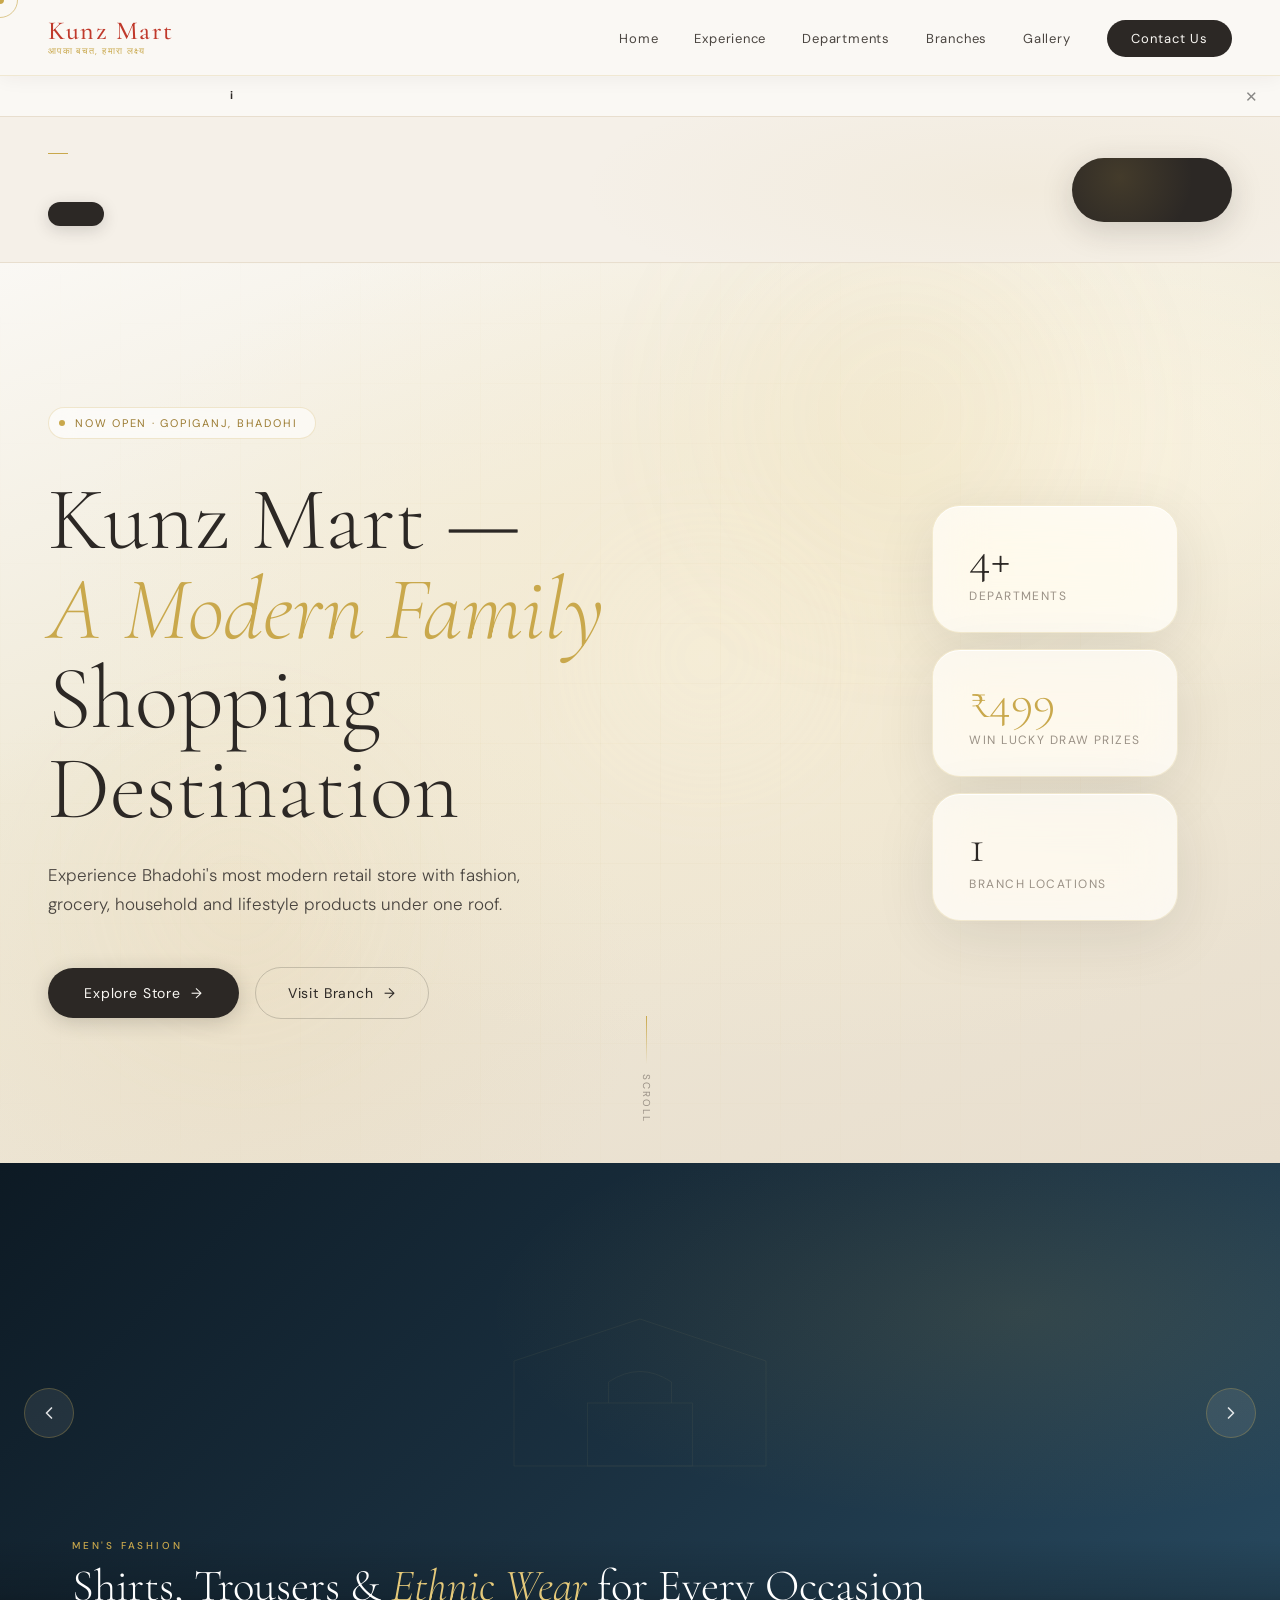
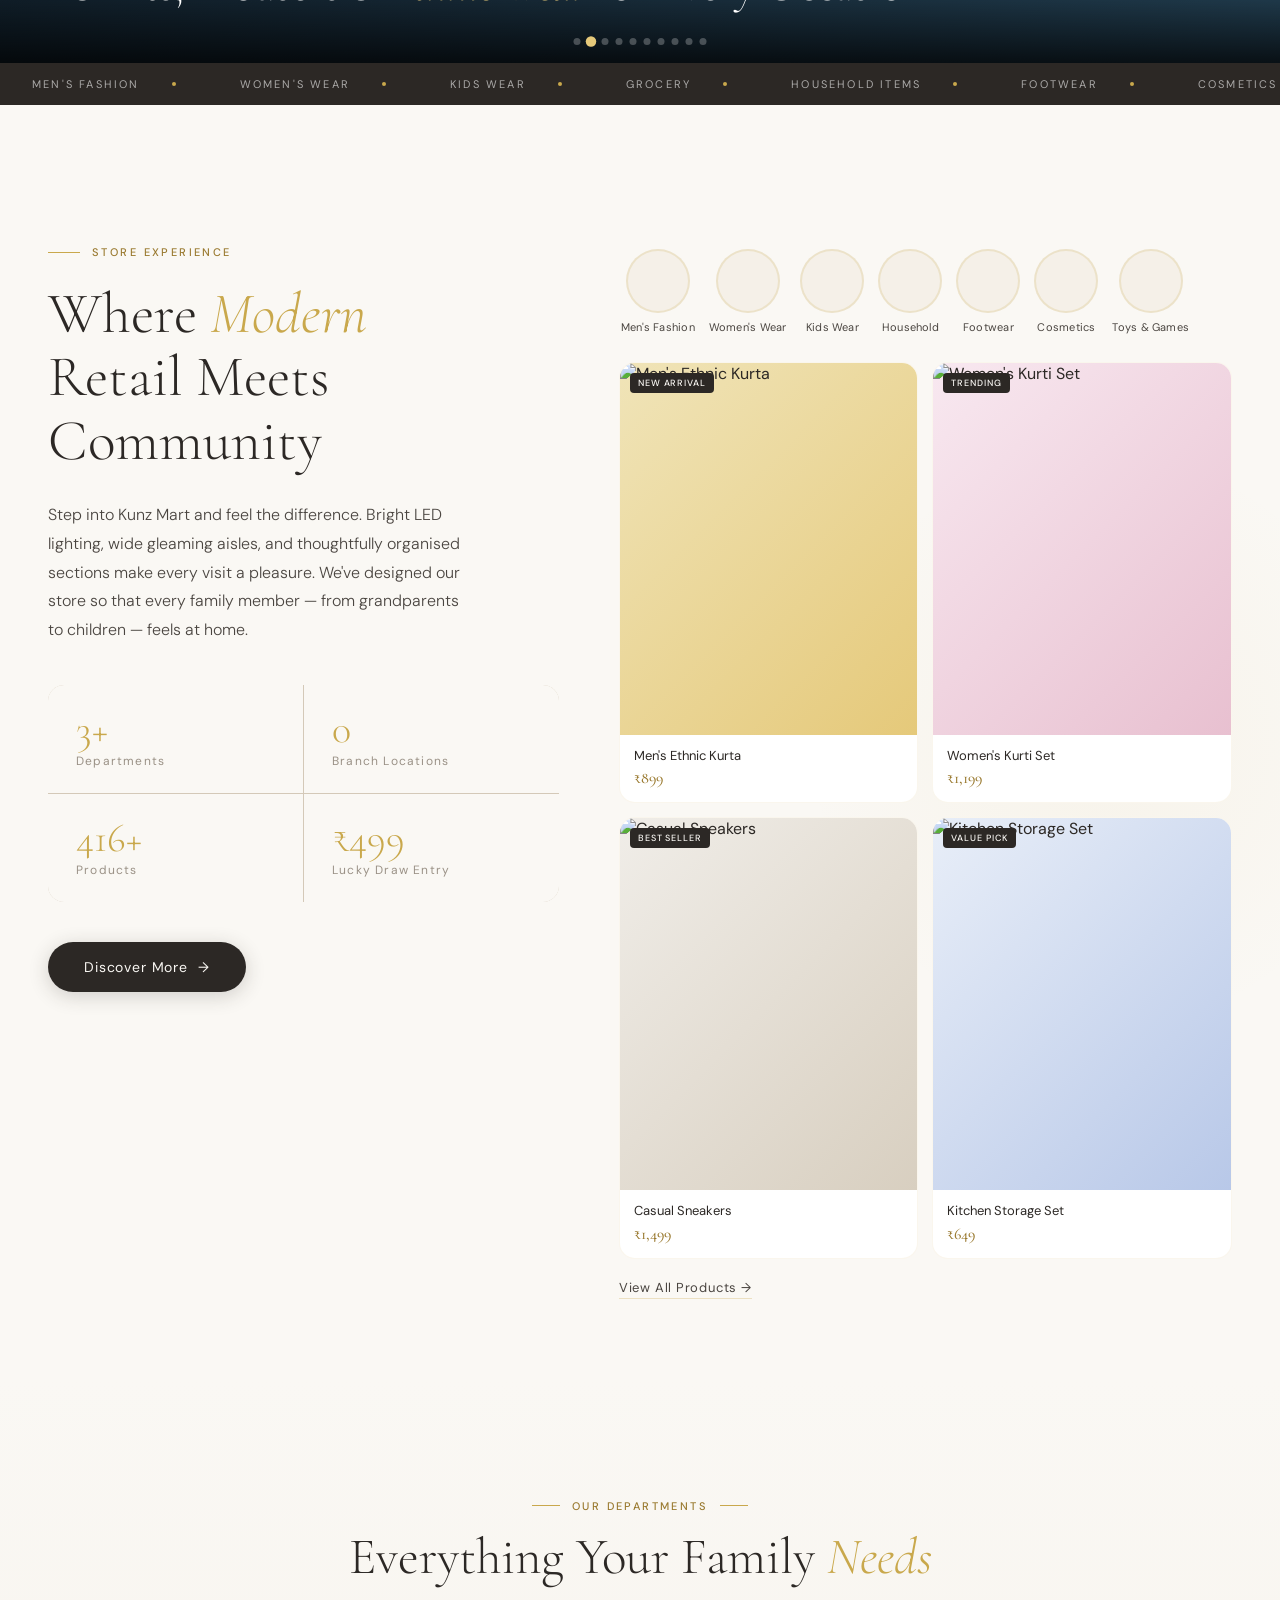
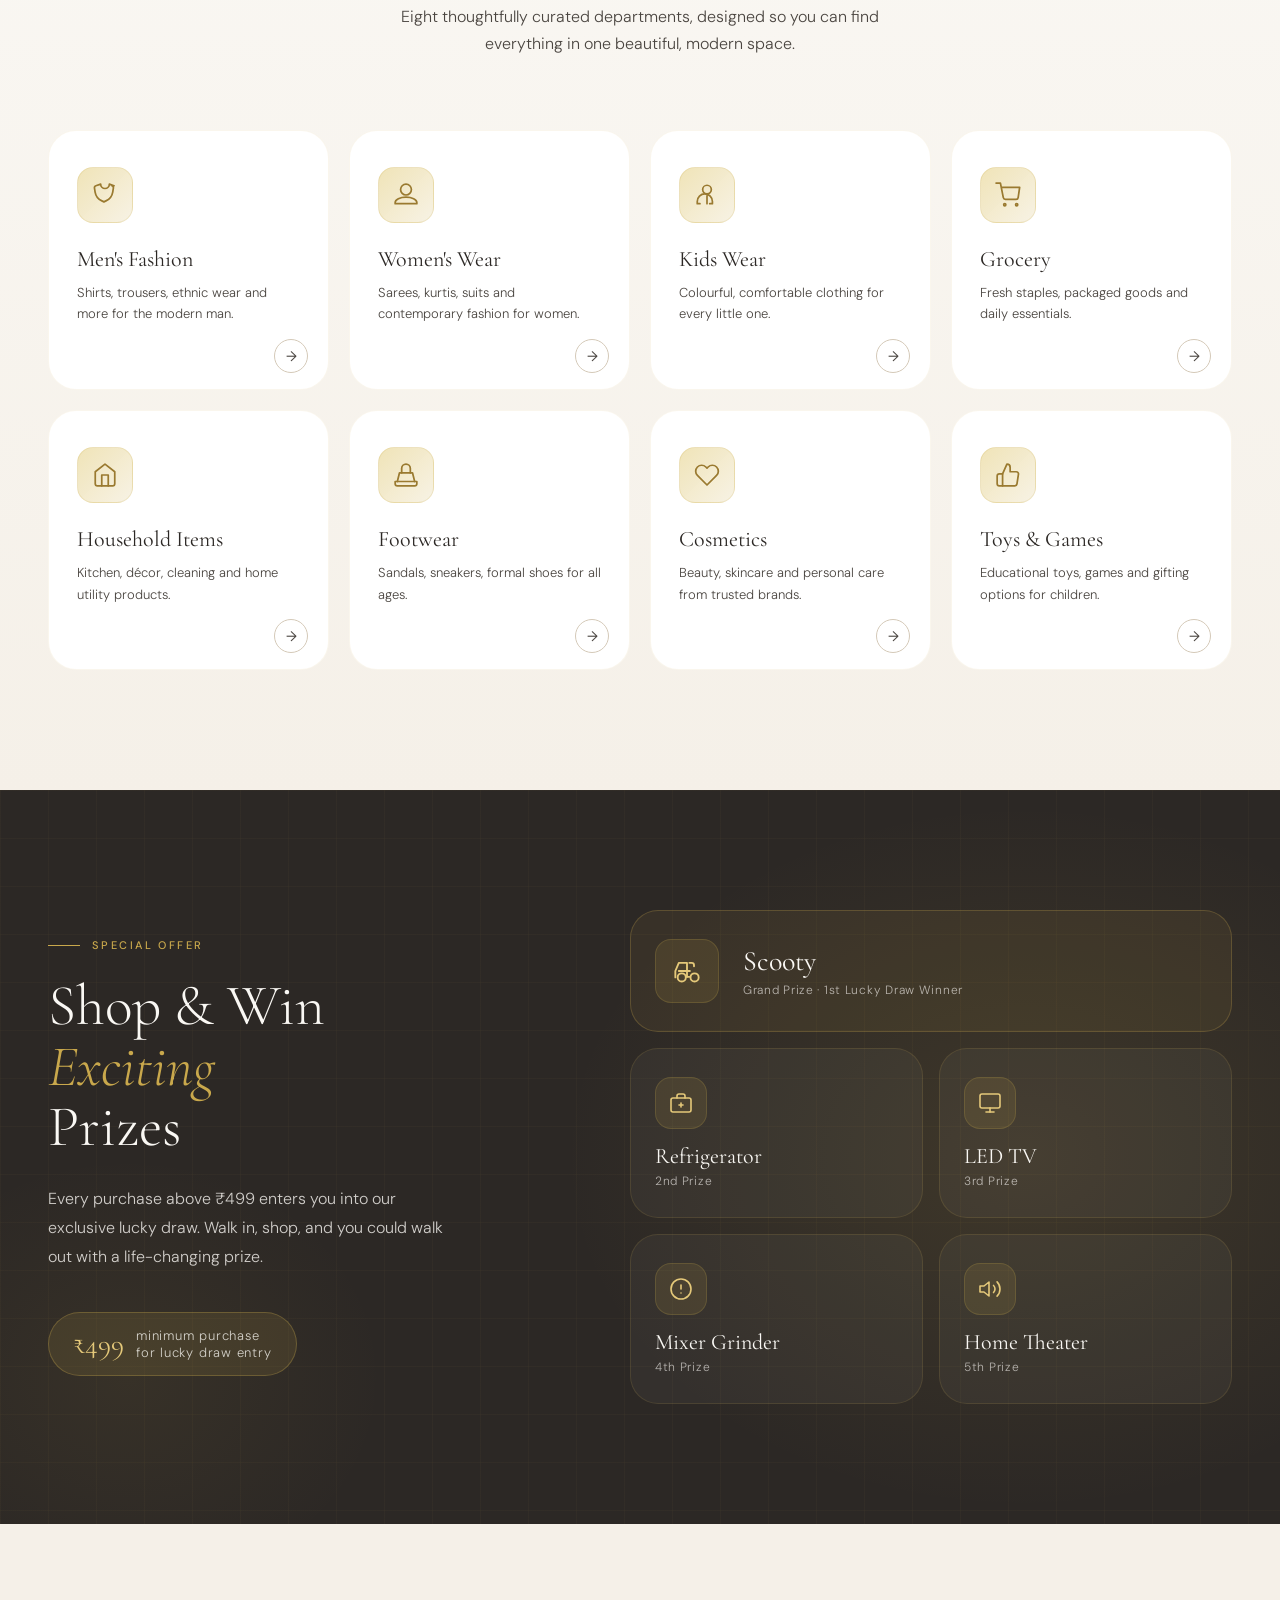
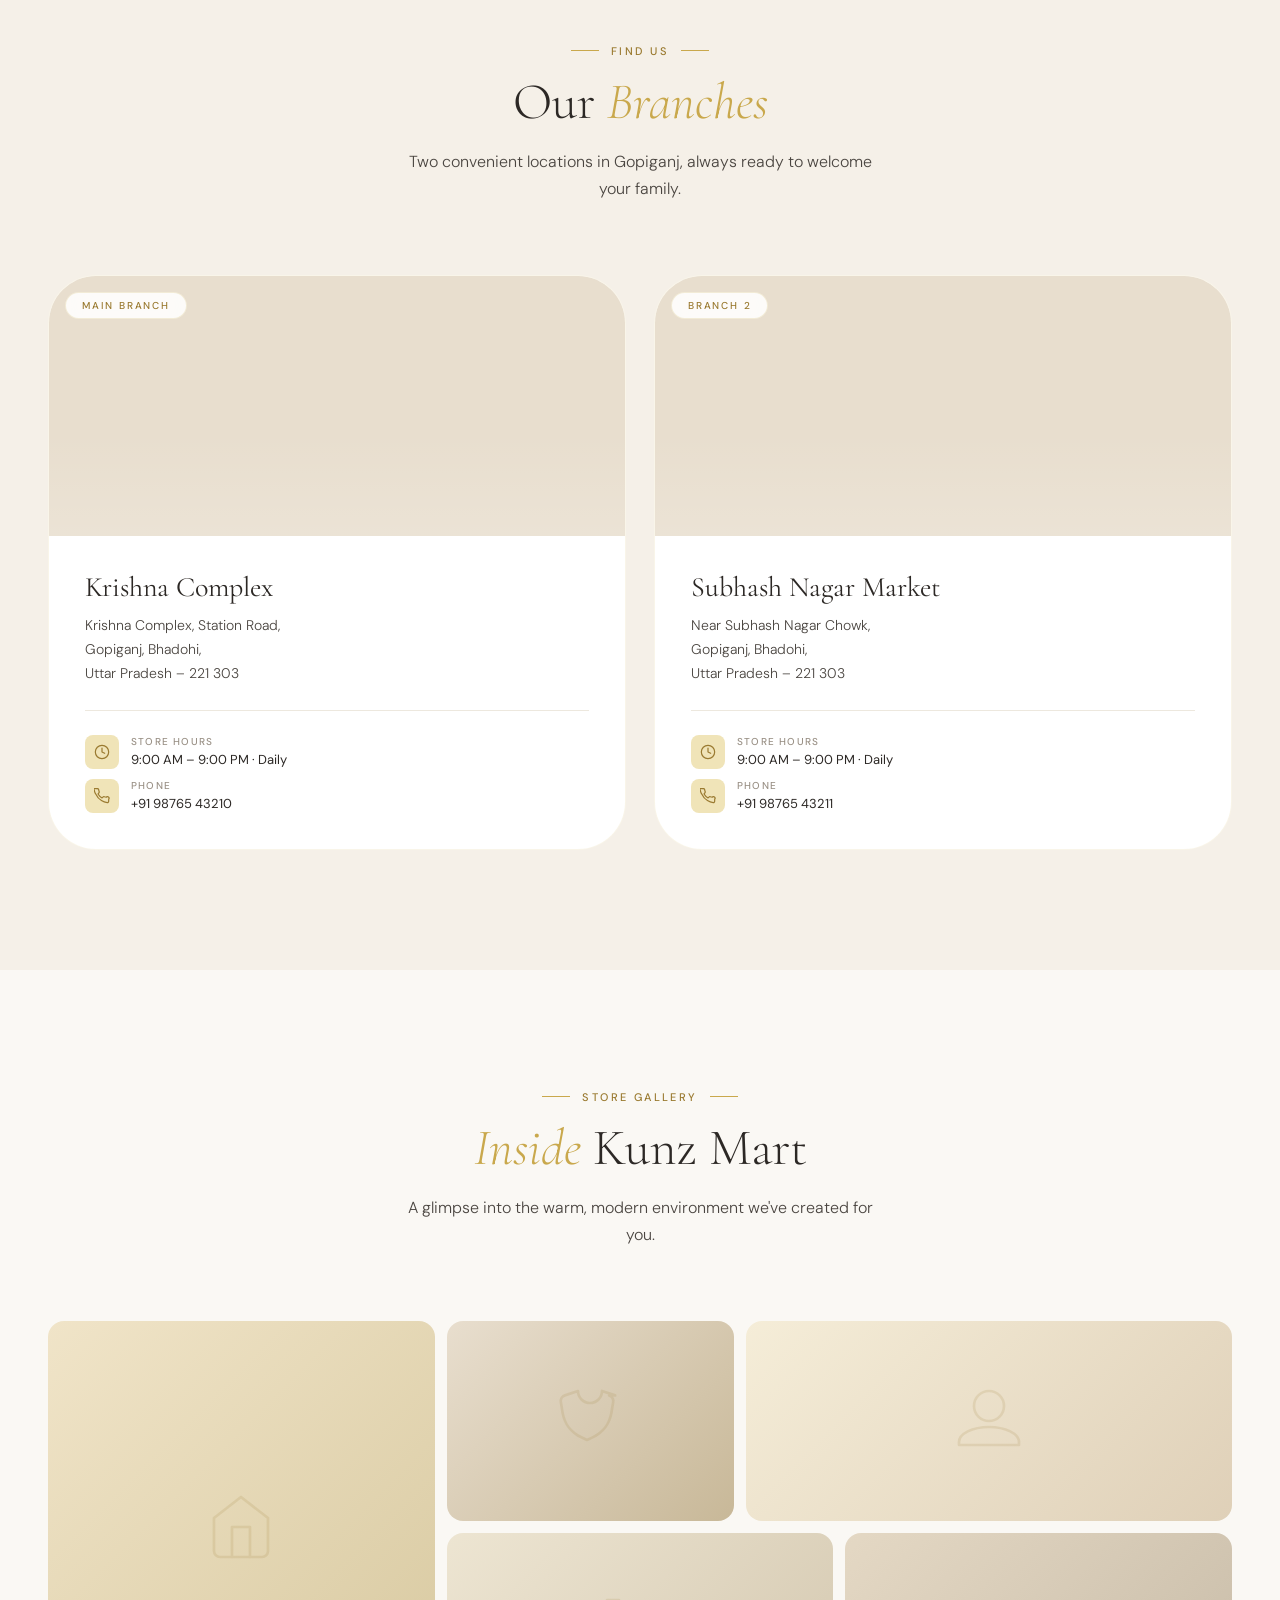
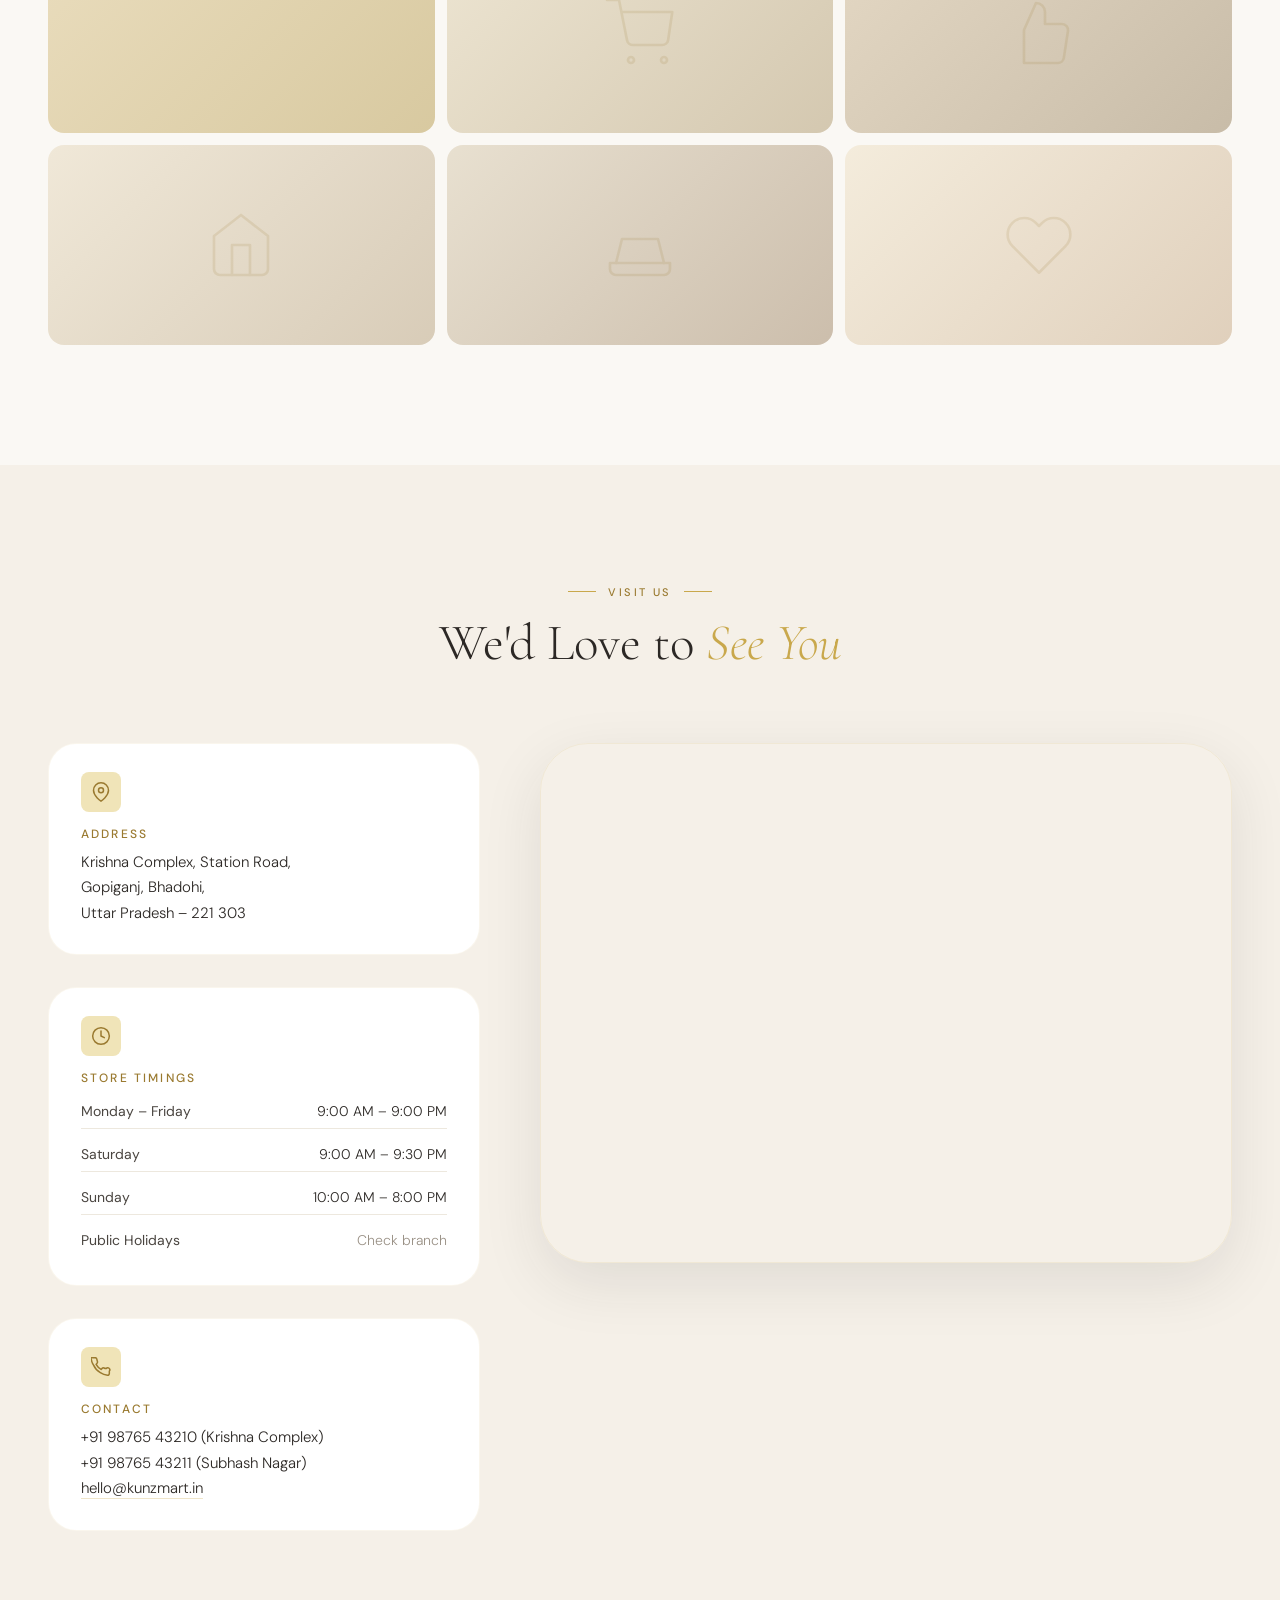
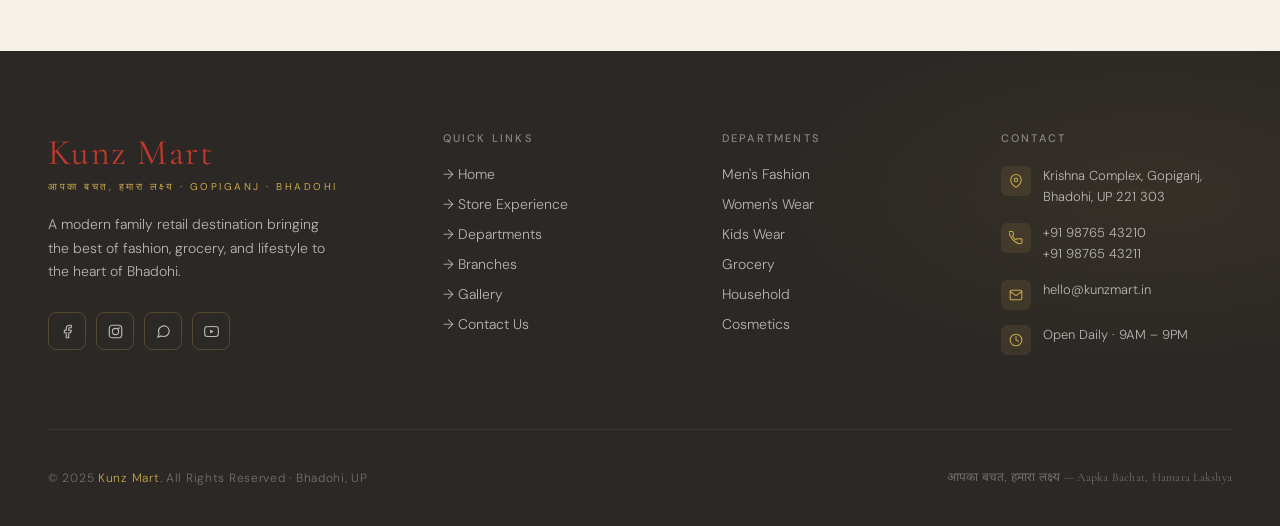
==== commit de77be06: "Add files via upload" ====
--- a/index.html
+++ b/index.html
@@ -23,11 +23,8 @@
   <nav class="navbar" role="navigation" aria-label="Main Navigation">
     <div class="nav-inner">
       <a href="index.html" class="nav-logo" aria-label="Kunz Mart Home">
-  <img src="assets/images/logo.png" alt="Kunz Mart Logo" style="height:40px;width:auto;display:block;">
-  <div style="display:flex;flex-direction:column;gap:1px;">
-    <span class="nav-logo-main">Kunz Mart</span>
-    <span class="nav-logo-sub">आपका बचत, हमारा लक्ष्य</span>
-  </div>
+        <span class="nav-logo-main">Kunz Mart</span>
+        <span class="nav-logo-sub">आपका बचत, हमारा लक्ष्य</span>
       </a>
       <ul class="nav-menu" id="navMenu">
         <li><a href="index.html">Home</a></li>
@@ -337,7 +334,7 @@
   </div>
 
   <!-- STORE EXPERIENCE -->
-  <section class="section-experience" id="experience">
+  <section class="section-experience" id="experience" style="padding-bottom:80px;">
     <div class="experience-bg-shape" aria-hidden="true"></div>
     <div class="container">
       <div class="experience-layout">
@@ -375,51 +372,104 @@
           </a>
         </div>
 
-        <div class="experience-visual reveal" data-delay="150">
-          <div class="experience-main-card">
-            <div class="experience-store-interior">
-              <div class="ceiling-lights"></div>
-              <div class="light-beam light-beam-1"></div>
-              <div class="light-beam light-beam-2"></div>
-              <div class="light-beam light-beam-3"></div>
-              <div class="shelf-row shelf-row-1">
-                <div class="shelf-item" style="width:24px;background:rgba(201,168,76,.3)"></div>
-                <div class="shelf-item" style="width:24px;background:rgba(180,140,60,.25)"></div>
-                <div class="shelf-item" style="width:24px;background:rgba(200,160,70,.2)"></div>
-                <div class="shelf-item" style="width:24px;background:rgba(190,150,65,.3)"></div>
-                <div class="shelf-item" style="width:24px;background:rgba(210,175,80,.2)"></div>
-                <div class="shelf-item" style="flex:1"></div>
-                <span class="shelf-label">Shirts</span>
-              </div>
-              <div class="shelf-row shelf-row-2">
-                <div class="shelf-item" style="width:30px;background:rgba(180,130,160,.2)"></div>
-                <div class="shelf-item" style="width:30px;background:rgba(160,120,140,.25)"></div>
-                <div class="shelf-item" style="width:30px;background:rgba(190,140,165,.2)"></div>
-                <div class="shelf-item" style="flex:1"></div>
-                <span class="shelf-label">Kurtis</span>
-              </div>
-              <div class="shelf-row shelf-row-3">
-                <div class="shelf-item" style="width:40px;background:rgba(140,170,160,.25)"></div>
-                <div class="shelf-item" style="width:32px;background:rgba(130,160,150,.2)"></div>
-                <div class="shelf-item" style="flex:1"></div>
-                <span class="shelf-label">Household</span>
-              </div>
-              <svg class="aisle-lines" style="position:absolute;bottom:0;left:0;right:0;width:100%;height:40%;opacity:.18;" viewBox="0 0 400 160" preserveAspectRatio="none">
-                <line x1="200" y1="0" x2="0"   y2="160" stroke="#c9a84c" stroke-width=".8"/>
-                <line x1="200" y1="0" x2="100" y2="160" stroke="#c9a84c" stroke-width=".6"/>
-                <line x1="200" y1="0" x2="200" y2="160" stroke="#c9a84c" stroke-width=".8"/>
-                <line x1="200" y1="0" x2="300" y2="160" stroke="#c9a84c" stroke-width=".6"/>
-                <line x1="200" y1="0" x2="400" y2="160" stroke="#c9a84c" stroke-width=".8"/>
-                <line x1="0" y1="80"  x2="400" y2="80"  stroke="#c9a84c" stroke-width=".5"/>
-                <line x1="0" y1="120" x2="400" y2="120" stroke="#c9a84c" stroke-width=".5"/>
-              </svg>
-            </div>
-          </div>
-          <div class="experience-info-card glass">
-            <div class="info-card-tag">Modern Retail</div>
-            <div class="info-card-value">LED<br>Lit</div>
-            <div class="info-card-label">Bright, wide, premium aisles</div>
-          </div>
+        <!-- MARKETPLACE PREVIEW — replaces decorative card -->
+        <div class="km-market-preview reveal" data-delay="150">
+
+          <!-- Category chips row -->
+          <div class="km-cat-row">
+            <a href="departments.html#mens" class="km-cat-item">
+              <div class="km-cat-img-wrap">
+                <img src="assets/images/categories/mens.jpg" alt="Men's Fashion" loading="lazy" decoding="async" onerror="this.style.display='none'">
+              </div>
+              <span>Men's Fashion</span>
+            </a>
+            <a href="departments.html#womens" class="km-cat-item">
+              <div class="km-cat-img-wrap">
+                <img src="assets/images/categories/womens.jpg" alt="Women's Wear" loading="lazy" decoding="async" onerror="this.style.display='none'">
+              </div>
+              <span>Women's Wear</span>
+            </a>
+            <a href="departments.html#kids" class="km-cat-item">
+              <div class="km-cat-img-wrap">
+                <img src="assets/images/categories/kids.jpg" alt="Kids Wear" loading="lazy" decoding="async" onerror="this.style.display='none'">
+              </div>
+              <span>Kids Wear</span>
+            </a>
+            <a href="departments.html#household" class="km-cat-item">
+              <div class="km-cat-img-wrap">
+                <img src="assets/images/categories/household.jpg" alt="Household" loading="lazy" decoding="async" onerror="this.style.display='none'">
+              </div>
+              <span>Household</span>
+            </a>
+            <a href="departments.html#footwear" class="km-cat-item">
+              <div class="km-cat-img-wrap">
+                <img src="assets/images/categories/footwear.jpg" alt="Footwear" loading="lazy" decoding="async" onerror="this.style.display='none'">
+              </div>
+              <span>Footwear</span>
+            </a>
+            <a href="departments.html#cosmetics" class="km-cat-item">
+              <div class="km-cat-img-wrap">
+                <img src="assets/images/categories/cosmetics.jpg" alt="Cosmetics" loading="lazy" decoding="async" onerror="this.style.display='none'">
+              </div>
+              <span>Cosmetics</span>
+            </a>
+            <a href="departments.html#toys" class="km-cat-item">
+              <div class="km-cat-img-wrap">
+                <img src="assets/images/categories/toys.jpg" alt="Toys & Games" loading="lazy" decoding="async" onerror="this.style.display='none'">
+              </div>
+              <span>Toys & Games</span>
+            </a>
+          </div>
+
+          <!-- Product cards grid -->
+          <div class="km-product-grid">
+
+            <a href="departments.html#mens" class="km-product-card">
+              <div class="km-product-img-wrap">
+                <img src="assets/images/products/product1.jpg" alt="Men's Ethnic Kurta" loading="lazy" decoding="async" onerror="this.parentElement.style.background='linear-gradient(135deg,#f0e4b8,#e5c97a)'">
+                <span class="km-product-tag">New Arrival</span>
+              </div>
+              <div class="km-product-info">
+                <div class="km-product-name">Men's Ethnic Kurta</div>
+                <div class="km-product-price">₹899</div>
+              </div>
+            </a>
+
+            <a href="departments.html#womens" class="km-product-card">
+              <div class="km-product-img-wrap">
+                <img src="assets/images/products/product2.jpg" alt="Women's Kurti Set" loading="lazy" decoding="async" onerror="this.parentElement.style.background='linear-gradient(135deg,#f8e8f0,#e8c0d0)'">
+                <span class="km-product-tag">Trending</span>
+              </div>
+              <div class="km-product-info">
+                <div class="km-product-name">Women's Kurti Set</div>
+                <div class="km-product-price">₹1,199</div>
+              </div>
+            </a>
+
+            <a href="departments.html#footwear" class="km-product-card">
+              <div class="km-product-img-wrap">
+                <img src="assets/images/products/product3.jpg" alt="Casual Sneakers" loading="lazy" decoding="async" onerror="this.parentElement.style.background='linear-gradient(135deg,#f0ede8,#d8cfc0)'">
+                <span class="km-product-tag">Best Seller</span>
+              </div>
+              <div class="km-product-info">
+                <div class="km-product-name">Casual Sneakers</div>
+                <div class="km-product-price">₹1,499</div>
+              </div>
+            </a>
+
+            <a href="departments.html#household" class="km-product-card">
+              <div class="km-product-img-wrap">
+                <img src="assets/images/products/product4.jpg" alt="Kitchen Storage Set" loading="lazy" decoding="async" onerror="this.parentElement.style.background='linear-gradient(135deg,#e8eef8,#b8c8e8)'">
+                <span class="km-product-tag">Value Pick</span>
+              </div>
+              <div class="km-product-info">
+                <div class="km-product-name">Kitchen Storage Set</div>
+                <div class="km-product-price">₹649</div>
+              </div>
+            </a>
+
+          </div>
+          <a href="departments.html" class="km-market-viewall">View All Products →</a>
         </div>
       </div>
     </div>
@@ -516,7 +566,67 @@
   </section>
 
   <!-- SPECIAL OFFERS -->
-  
+  <section class="section-offers" id="offers">
+    <div class="offers-bg" aria-hidden="true"></div>
+    <div class="offers-grid-bg" aria-hidden="true"></div>
+    <div class="container">
+      <div class="offers-layout">
+        <div>
+          <div class="offers-label reveal">Special Offer</div>
+          <h2 class="offers-heading reveal" data-delay="100">Shop &amp; Win<br><em>Exciting</em><br>Prizes</h2>
+          <p class="offers-body reveal" data-delay="200">
+            Every purchase above ₹499 enters you into our exclusive lucky draw.
+            Walk in, shop, and you could walk out with a life-changing prize.
+          </p>
+          <div class="offers-threshold reveal" data-delay="300">
+            <div class="offers-threshold-amount">₹499</div>
+            <div class="offers-threshold-text">minimum purchase<br>for lucky draw entry</div>
+          </div>
+        </div>
+
+        <div class="prizes-grid" data-stagger>
+          <!-- FIX: SVG icons replace emojis -->
+          <div class="prize-card featured">
+            <div class="prize-icon">
+              <svg viewBox="0 0 24 24"><circle cx="18.5" cy="17.5" r="3.5"/><circle cx="7.5" cy="17.5" r="3.5"/><path d="M12 17V5H5L2 12v5.5"/><path d="M12 17h2M5 12h9.5"/><path d="M14 5h2a2 2 0 012 2v1"/></svg>
+            </div>
+            <div>
+              <div class="prize-name">Scooty</div>
+              <div class="prize-desc">Grand Prize · 1st Lucky Draw Winner</div>
+            </div>
+          </div>
+          <div class="prize-card">
+            <div class="prize-icon">
+              <svg viewBox="0 0 24 24"><rect x="2" y="7" width="20" height="14" rx="2"/><path d="M16 7V5a2 2 0 00-2-2h-4a2 2 0 00-2 2v2"/><line x1="12" y1="12" x2="12" y2="16"/><line x1="10" y1="14" x2="14" y2="14"/></svg>
+            </div>
+            <div class="prize-name">Refrigerator</div>
+            <div class="prize-desc">2nd Prize</div>
+          </div>
+          <div class="prize-card">
+            <div class="prize-icon">
+              <svg viewBox="0 0 24 24"><rect x="2" y="3" width="20" height="14" rx="2"/><line x1="8" y1="21" x2="16" y2="21"/><line x1="12" y1="17" x2="12" y2="21"/></svg>
+            </div>
+            <div class="prize-name">LED TV</div>
+            <div class="prize-desc">3rd Prize</div>
+          </div>
+          <div class="prize-card">
+            <div class="prize-icon">
+              <svg viewBox="0 0 24 24"><circle cx="12" cy="12" r="10"/><line x1="12" y1="8" x2="12" y2="12"/><line x1="12" y1="16" x2="12.01" y2="16"/></svg>
+            </div>
+            <div class="prize-name">Mixer Grinder</div>
+            <div class="prize-desc">4th Prize</div>
+          </div>
+          <div class="prize-card">
+            <div class="prize-icon">
+              <svg viewBox="0 0 24 24"><polygon points="11 5 6 9 2 9 2 15 6 15 11 19 11 5"/><path d="M19.07 4.93a10 10 0 010 14.14M15.54 8.46a5 5 0 010 7.07"/></svg>
+            </div>
+            <div class="prize-name">Home Theater</div>
+            <div class="prize-desc">5th Prize</div>
+          </div>
+        </div>
+      </div>
+    </div>
+  </section>
 
   <!-- BRANCHES -->
   <section class="section-branches" id="branches">
--- a/style.css
+++ b/style.css
@@ -275,7 +275,7 @@
    ════════════════════════════════════════ */
 .section-experience{padding:140px 0;background:var(--ivory);position:relative;overflow:hidden}
 .experience-bg-shape{position:absolute;right:-120px;top:50%;transform:translateY(-50%);width:600px;height:600px;border-radius:50%;background:radial-gradient(circle,rgba(201,168,76,.06) 0%,transparent 70%);pointer-events:none}
-.experience-layout{display:grid;grid-template-columns:1fr 1fr;gap:80px;align-items:center}
+.experience-layout{display:grid;grid-template-columns:1fr 1.2fr;gap:60px;align-items:start}
 .experience-label{margin-bottom:24px}
 .experience-heading{font-size:clamp(38px,4.5vw,64px);font-weight:300;color:var(--charcoal);line-height:1.1;margin-bottom:28px}
 .experience-heading em{font-style:italic;color:var(--gold)}
@@ -736,3 +736,181 @@
   -moz-osx-font-smoothing: grayscale;
   text-rendering: optimizeLegibility;
 }
+
+/* ════════════════════════════════════════
+   MARKETPLACE PREVIEW — inside experience section
+   ════════════════════════════════════════ */
+
+/* Wrapper — sits as right column in experience grid */
+.km-market-preview {
+  display: flex;
+  flex-direction: column;
+  gap: 20px;
+}
+
+/* ── Category Row ── */
+.km-cat-row {
+  display: flex;
+  gap: 14px;
+  overflow-x: auto;
+  overflow-y: hidden;
+  -webkit-overflow-scrolling: touch;
+  scrollbar-width: none;
+  -ms-overflow-style: none;
+  padding: 4px 2px 8px;
+  touch-action: pan-x;
+}
+.km-cat-row::-webkit-scrollbar { display: none; }
+
+.km-cat-item {
+  display: flex;
+  flex-direction: column;
+  align-items: center;
+  gap: 7px;
+  text-decoration: none;
+  flex: 0 0 auto;
+  color: var(--charcoal-2);
+  font-family: var(--font-body);
+  font-size: 11px;
+  font-weight: 400;
+  letter-spacing: .02em;
+  text-align: center;
+  transition: color .2s;
+  -webkit-tap-highlight-color: transparent;
+}
+.km-cat-item:hover { color: var(--gold-dark); }
+
+.km-cat-img-wrap {
+  width: 64px;
+  height: 64px;
+  min-height: 64px;
+  border-radius: 50%;
+  overflow: hidden;
+  border: 2px solid rgba(201,168,76,.2);
+  background: var(--ivory-2);
+  transition: border-color .2s, transform .2s;
+  flex-shrink: 0;
+  display: flex;
+  align-items: center;
+  justify-content: center;
+}
+.km-cat-item:hover .km-cat-img-wrap {
+  border-color: var(--gold);
+  transform: translateY(-2px);
+}
+.km-cat-img-wrap img {
+  width: 100%;
+  height: 100%;
+  object-fit: cover;
+  display: block;
+}
+
+/* ── Product Grid ── */
+.km-product-grid {
+  display: grid;
+  grid-template-columns: repeat(2, 1fr);
+  gap: 14px;
+}
+
+.km-product-card {
+  display: flex;
+  flex-direction: column;
+  text-decoration: none;
+  border-radius: var(--radius-md);
+  overflow: hidden;
+  background: var(--warm-white);
+  border: 1px solid rgba(201,168,76,.1);
+  transition: box-shadow .25s, transform .25s;
+}
+.km-product-card:hover {
+  box-shadow: 0 8px 32px rgba(44,40,37,.1);
+  transform: translateY(-3px);
+}
+
+.km-product-img-wrap {
+  position: relative;
+  width: 100%;
+  aspect-ratio: 4/5;
+  background: var(--ivory-2);
+  overflow: hidden;
+}
+.km-product-img-wrap img {
+  width: 100%;
+  height: 100%;
+  object-fit: cover;
+  display: block;
+  transition: transform .4s var(--ease);
+}
+.km-product-card:hover .km-product-img-wrap img {
+  transform: scale(1.04);
+}
+
+.km-product-tag {
+  position: absolute;
+  top: 10px;
+  left: 10px;
+  background: var(--charcoal);
+  color: var(--ivory);
+  font-size: 9px;
+  font-weight: 500;
+  letter-spacing: .1em;
+  text-transform: uppercase;
+  padding: 4px 8px;
+  border-radius: 4px;
+}
+
+.km-product-info {
+  padding: 12px 14px 14px;
+  display: flex;
+  flex-direction: column;
+  gap: 4px;
+}
+.km-product-name {
+  font-size: 13px;
+  font-weight: 400;
+  color: var(--charcoal);
+  line-height: 1.35;
+}
+.km-product-price {
+  font-family: var(--font-display);
+  font-size: 16px;
+  font-weight: 500;
+  color: var(--gold-dark);
+}
+
+/* View all link */
+.km-market-viewall {
+  display: inline-flex;
+  align-items: center;
+  gap: 6px;
+  font-size: 13px;
+  font-weight: 400;
+  letter-spacing: .06em;
+  color: var(--charcoal-2);
+  text-decoration: none;
+  border-bottom: 1px solid rgba(201,168,76,.3);
+  padding-bottom: 2px;
+  width: fit-content;
+  transition: color .2s, border-color .2s;
+}
+.km-market-viewall:hover {
+  color: var(--gold-dark);
+  border-color: var(--gold);
+}
+
+/* ── Responsive ── */
+@media (max-width: 1024px) {
+  .km-product-grid { grid-template-columns: repeat(2, 1fr); }
+  .experience-layout { grid-template-columns: 1fr 1.1fr; gap: 40px; }
+}
+
+@media (max-width: 768px) {
+  .km-cat-img-wrap { width: 54px; height: 54px; min-height: 54px; }
+  .km-cat-item { font-size: 10px; gap: 5px; }
+  .km-cat-row { gap: 10px; padding: 4px 4px 8px; }
+  .km-product-grid { grid-template-columns: repeat(2, 1fr); gap: 10px; }
+  .km-product-name { font-size: 12px; }
+  .km-product-price { font-size: 14px; }
+  .km-product-info { padding: 10px 12px 12px; }
+  .km-market-preview { gap: 16px; }
+}
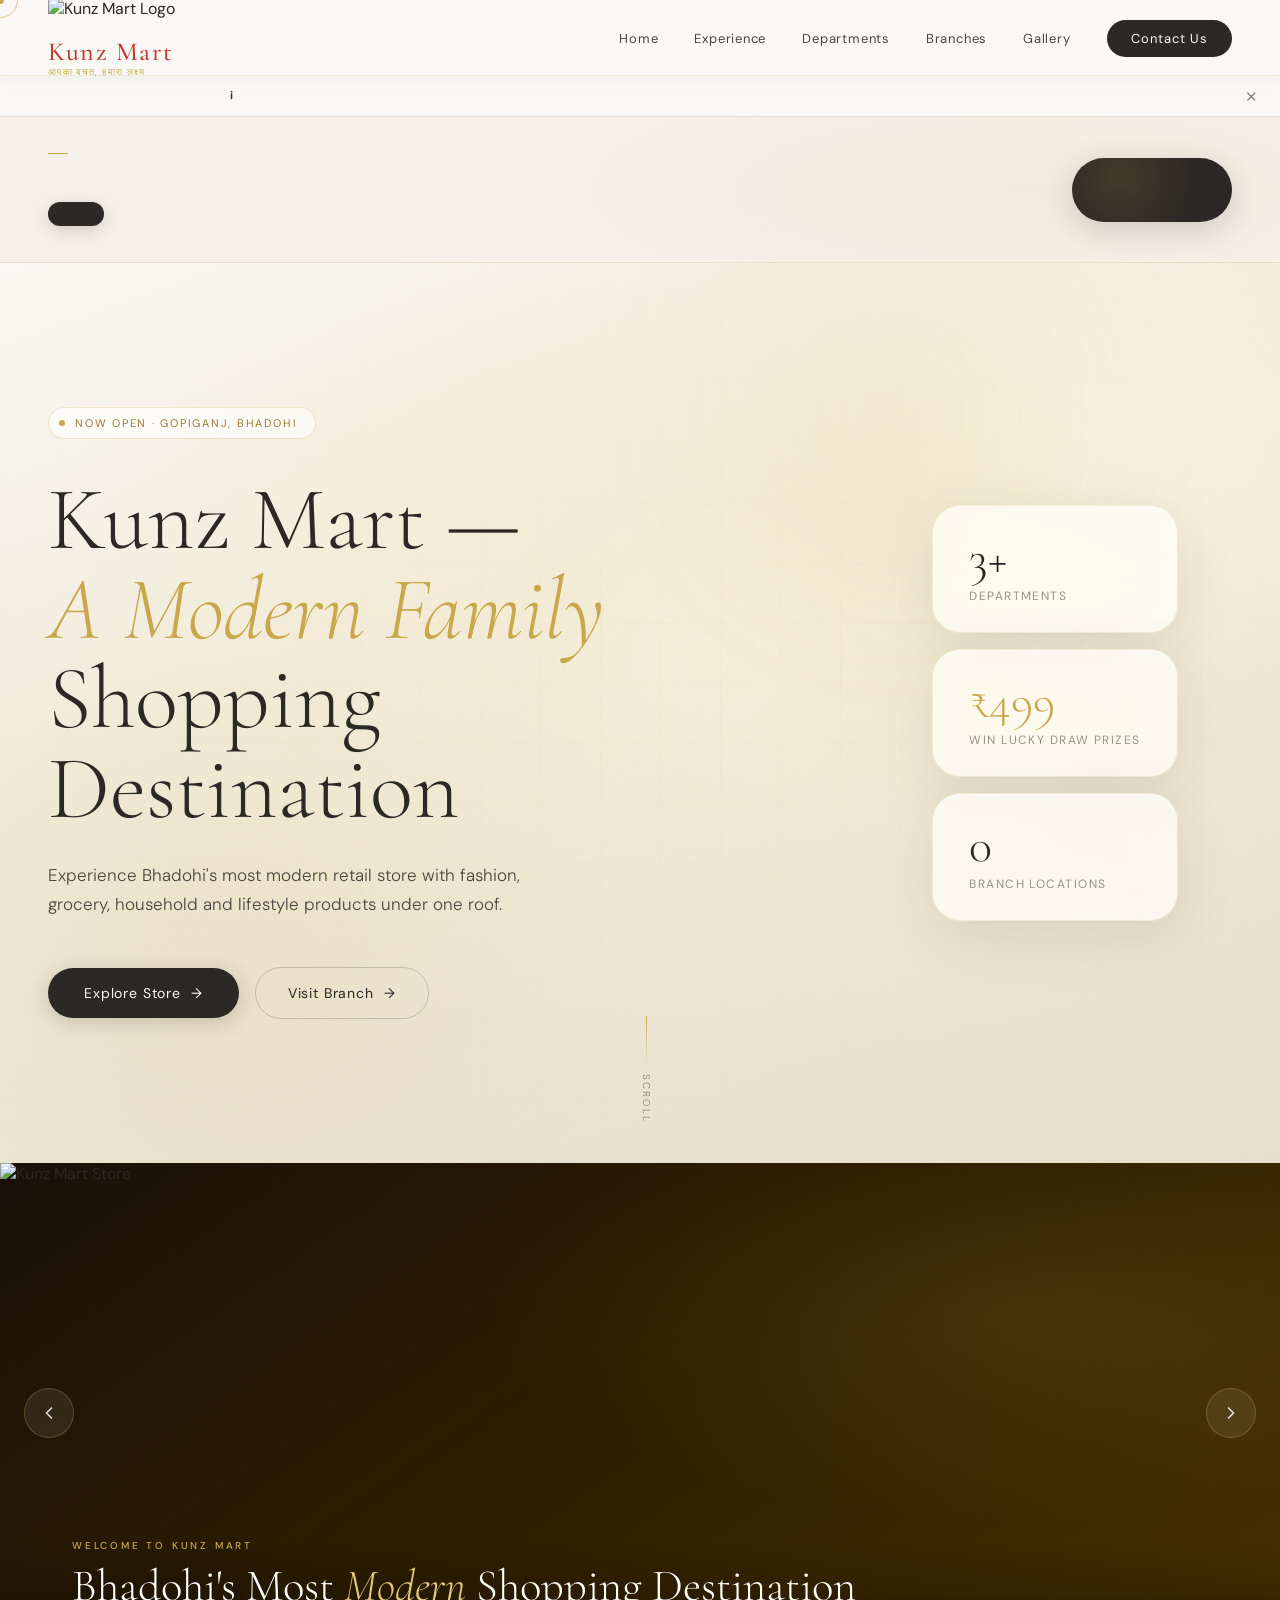
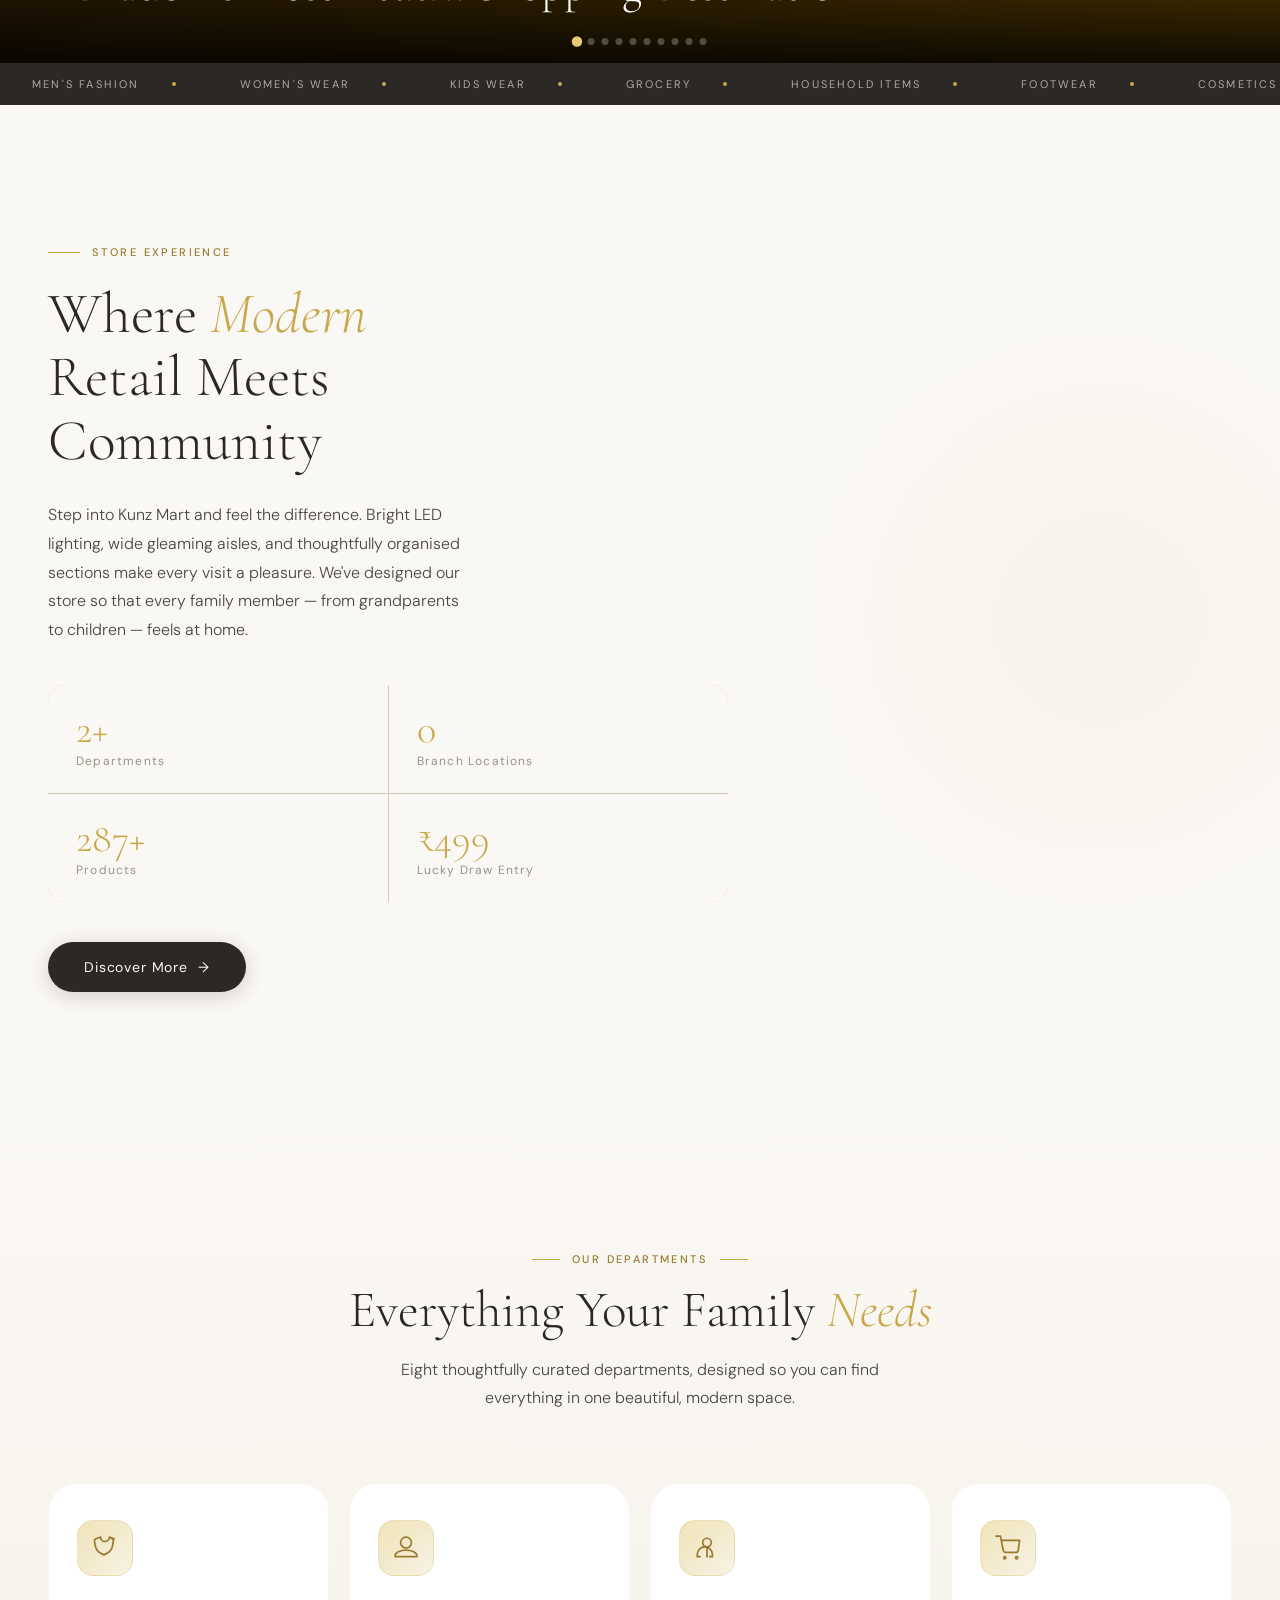
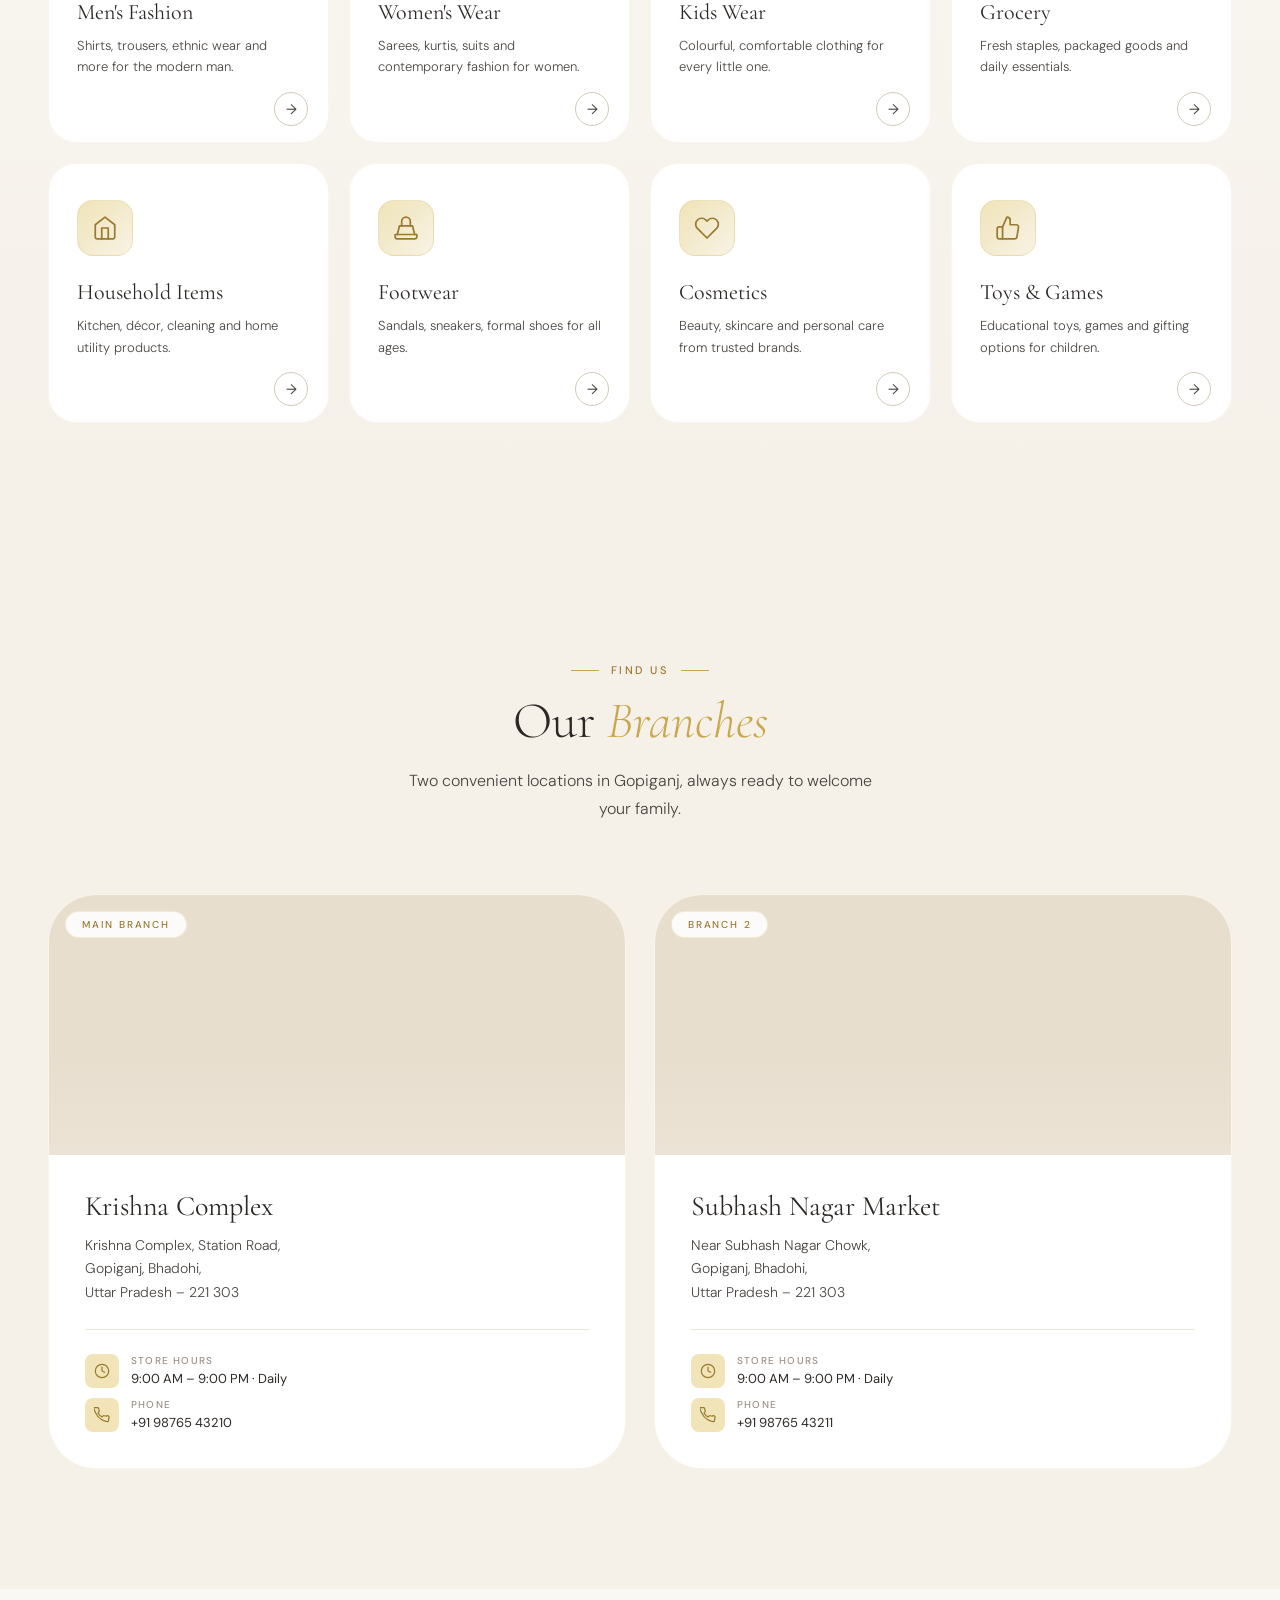
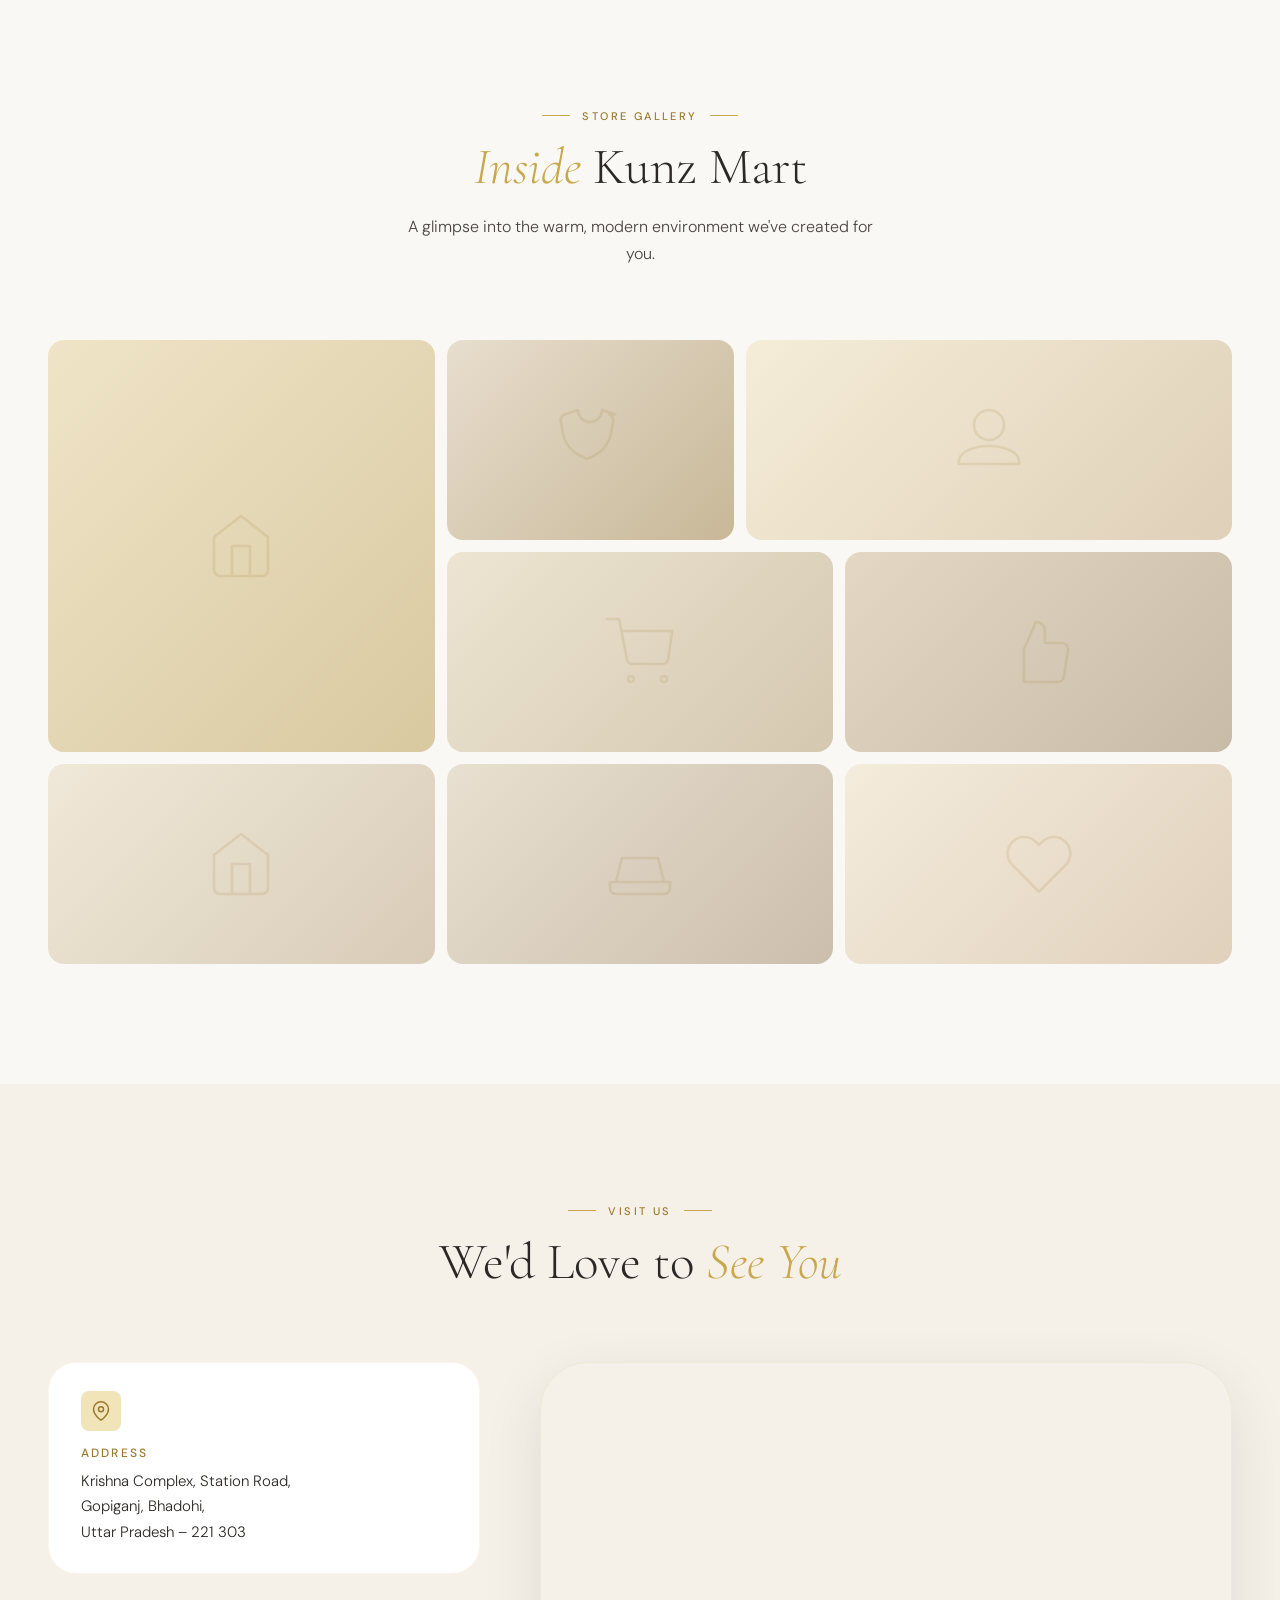
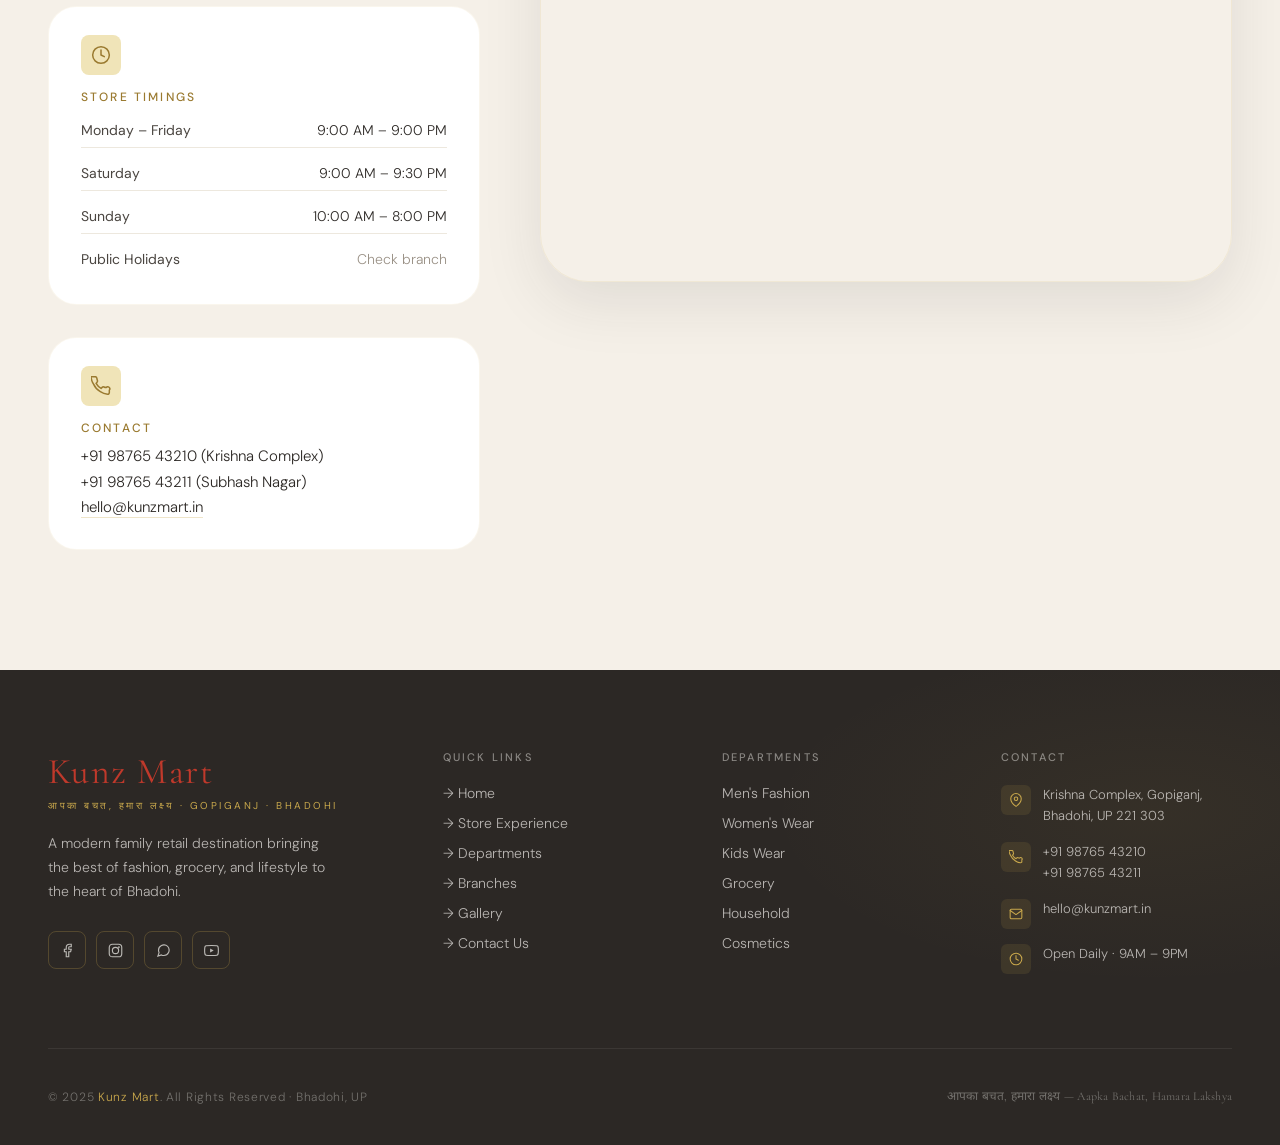
==== commit 53477b2c: "Rename index (2).html to index.html" ====
--- a/index.html
+++ b/index.html
@@ -23,8 +23,11 @@
   <nav class="navbar" role="navigation" aria-label="Main Navigation">
     <div class="nav-inner">
       <a href="index.html" class="nav-logo" aria-label="Kunz Mart Home">
-        <span class="nav-logo-main">Kunz Mart</span>
-        <span class="nav-logo-sub">आपका बचत, हमारा लक्ष्य</span>
+  <img src="assets/images/logo.png" alt="Kunz Mart Logo" style="height:40px;width:auto;display:block;">
+  <div style="display:flex;flex-direction:column;gap:1px;">
+    <span class="nav-logo-main">Kunz Mart</span>
+    <span class="nav-logo-sub">आपका बचत, हमारा लक्ष्य</span>
+  </div>
       </a>
       <ul class="nav-menu" id="navMenu">
         <li><a href="index.html">Home</a></li>
@@ -334,10 +337,10 @@
   </div>
 
   <!-- STORE EXPERIENCE -->
-  <section class="section-experience" id="experience" style="padding-bottom:80px;">
+  <section class="section-experience" id="experience">
     <div class="experience-bg-shape" aria-hidden="true"></div>
     <div class="container">
-      <div class="experience-layout">
+      <div class="experience-layout" style="grid-template-columns:1fr;max-width:680px;">
         <div>
           <div class="section-label experience-label reveal">Store Experience</div>
           <h2 class="experience-heading reveal" data-delay="100">
@@ -372,105 +375,7 @@
           </a>
         </div>
 
-        <!-- MARKETPLACE PREVIEW — replaces decorative card -->
-        <div class="km-market-preview reveal" data-delay="150">
-
-          <!-- Category chips row -->
-          <div class="km-cat-row">
-            <a href="departments.html#mens" class="km-cat-item">
-              <div class="km-cat-img-wrap">
-                <img src="assets/images/categories/mens.jpg" alt="Men's Fashion" loading="lazy" decoding="async" onerror="this.style.display='none'">
-              </div>
-              <span>Men's Fashion</span>
-            </a>
-            <a href="departments.html#womens" class="km-cat-item">
-              <div class="km-cat-img-wrap">
-                <img src="assets/images/categories/womens.jpg" alt="Women's Wear" loading="lazy" decoding="async" onerror="this.style.display='none'">
-              </div>
-              <span>Women's Wear</span>
-            </a>
-            <a href="departments.html#kids" class="km-cat-item">
-              <div class="km-cat-img-wrap">
-                <img src="assets/images/categories/kids.jpg" alt="Kids Wear" loading="lazy" decoding="async" onerror="this.style.display='none'">
-              </div>
-              <span>Kids Wear</span>
-            </a>
-            <a href="departments.html#household" class="km-cat-item">
-              <div class="km-cat-img-wrap">
-                <img src="assets/images/categories/household.jpg" alt="Household" loading="lazy" decoding="async" onerror="this.style.display='none'">
-              </div>
-              <span>Household</span>
-            </a>
-            <a href="departments.html#footwear" class="km-cat-item">
-              <div class="km-cat-img-wrap">
-                <img src="assets/images/categories/footwear.jpg" alt="Footwear" loading="lazy" decoding="async" onerror="this.style.display='none'">
-              </div>
-              <span>Footwear</span>
-            </a>
-            <a href="departments.html#cosmetics" class="km-cat-item">
-              <div class="km-cat-img-wrap">
-                <img src="assets/images/categories/cosmetics.jpg" alt="Cosmetics" loading="lazy" decoding="async" onerror="this.style.display='none'">
-              </div>
-              <span>Cosmetics</span>
-            </a>
-            <a href="departments.html#toys" class="km-cat-item">
-              <div class="km-cat-img-wrap">
-                <img src="assets/images/categories/toys.jpg" alt="Toys & Games" loading="lazy" decoding="async" onerror="this.style.display='none'">
-              </div>
-              <span>Toys & Games</span>
-            </a>
-          </div>
-
-          <!-- Product cards grid -->
-          <div class="km-product-grid">
-
-            <a href="departments.html#mens" class="km-product-card">
-              <div class="km-product-img-wrap">
-                <img src="assets/images/products/product1.jpg" alt="Men's Ethnic Kurta" loading="lazy" decoding="async" onerror="this.parentElement.style.background='linear-gradient(135deg,#f0e4b8,#e5c97a)'">
-                <span class="km-product-tag">New Arrival</span>
-              </div>
-              <div class="km-product-info">
-                <div class="km-product-name">Men's Ethnic Kurta</div>
-                <div class="km-product-price">₹899</div>
-              </div>
-            </a>
-
-            <a href="departments.html#womens" class="km-product-card">
-              <div class="km-product-img-wrap">
-                <img src="assets/images/products/product2.jpg" alt="Women's Kurti Set" loading="lazy" decoding="async" onerror="this.parentElement.style.background='linear-gradient(135deg,#f8e8f0,#e8c0d0)'">
-                <span class="km-product-tag">Trending</span>
-              </div>
-              <div class="km-product-info">
-                <div class="km-product-name">Women's Kurti Set</div>
-                <div class="km-product-price">₹1,199</div>
-              </div>
-            </a>
-
-            <a href="departments.html#footwear" class="km-product-card">
-              <div class="km-product-img-wrap">
-                <img src="assets/images/products/product3.jpg" alt="Casual Sneakers" loading="lazy" decoding="async" onerror="this.parentElement.style.background='linear-gradient(135deg,#f0ede8,#d8cfc0)'">
-                <span class="km-product-tag">Best Seller</span>
-              </div>
-              <div class="km-product-info">
-                <div class="km-product-name">Casual Sneakers</div>
-                <div class="km-product-price">₹1,499</div>
-              </div>
-            </a>
-
-            <a href="departments.html#household" class="km-product-card">
-              <div class="km-product-img-wrap">
-                <img src="assets/images/products/product4.jpg" alt="Kitchen Storage Set" loading="lazy" decoding="async" onerror="this.parentElement.style.background='linear-gradient(135deg,#e8eef8,#b8c8e8)'">
-                <span class="km-product-tag">Value Pick</span>
-              </div>
-              <div class="km-product-info">
-                <div class="km-product-name">Kitchen Storage Set</div>
-                <div class="km-product-price">₹649</div>
-              </div>
-            </a>
-
-          </div>
-          <a href="departments.html" class="km-market-viewall">View All Products →</a>
-        </div>
+
       </div>
     </div>
   </section>
@@ -566,67 +471,7 @@
   </section>
 
   <!-- SPECIAL OFFERS -->
-  <section class="section-offers" id="offers">
-    <div class="offers-bg" aria-hidden="true"></div>
-    <div class="offers-grid-bg" aria-hidden="true"></div>
-    <div class="container">
-      <div class="offers-layout">
-        <div>
-          <div class="offers-label reveal">Special Offer</div>
-          <h2 class="offers-heading reveal" data-delay="100">Shop &amp; Win<br><em>Exciting</em><br>Prizes</h2>
-          <p class="offers-body reveal" data-delay="200">
-            Every purchase above ₹499 enters you into our exclusive lucky draw.
-            Walk in, shop, and you could walk out with a life-changing prize.
-          </p>
-          <div class="offers-threshold reveal" data-delay="300">
-            <div class="offers-threshold-amount">₹499</div>
-            <div class="offers-threshold-text">minimum purchase<br>for lucky draw entry</div>
-          </div>
-        </div>
-
-        <div class="prizes-grid" data-stagger>
-          <!-- FIX: SVG icons replace emojis -->
-          <div class="prize-card featured">
-            <div class="prize-icon">
-              <svg viewBox="0 0 24 24"><circle cx="18.5" cy="17.5" r="3.5"/><circle cx="7.5" cy="17.5" r="3.5"/><path d="M12 17V5H5L2 12v5.5"/><path d="M12 17h2M5 12h9.5"/><path d="M14 5h2a2 2 0 012 2v1"/></svg>
-            </div>
-            <div>
-              <div class="prize-name">Scooty</div>
-              <div class="prize-desc">Grand Prize · 1st Lucky Draw Winner</div>
-            </div>
-          </div>
-          <div class="prize-card">
-            <div class="prize-icon">
-              <svg viewBox="0 0 24 24"><rect x="2" y="7" width="20" height="14" rx="2"/><path d="M16 7V5a2 2 0 00-2-2h-4a2 2 0 00-2 2v2"/><line x1="12" y1="12" x2="12" y2="16"/><line x1="10" y1="14" x2="14" y2="14"/></svg>
-            </div>
-            <div class="prize-name">Refrigerator</div>
-            <div class="prize-desc">2nd Prize</div>
-          </div>
-          <div class="prize-card">
-            <div class="prize-icon">
-              <svg viewBox="0 0 24 24"><rect x="2" y="3" width="20" height="14" rx="2"/><line x1="8" y1="21" x2="16" y2="21"/><line x1="12" y1="17" x2="12" y2="21"/></svg>
-            </div>
-            <div class="prize-name">LED TV</div>
-            <div class="prize-desc">3rd Prize</div>
-          </div>
-          <div class="prize-card">
-            <div class="prize-icon">
-              <svg viewBox="0 0 24 24"><circle cx="12" cy="12" r="10"/><line x1="12" y1="8" x2="12" y2="12"/><line x1="12" y1="16" x2="12.01" y2="16"/></svg>
-            </div>
-            <div class="prize-name">Mixer Grinder</div>
-            <div class="prize-desc">4th Prize</div>
-          </div>
-          <div class="prize-card">
-            <div class="prize-icon">
-              <svg viewBox="0 0 24 24"><polygon points="11 5 6 9 2 9 2 15 6 15 11 19 11 5"/><path d="M19.07 4.93a10 10 0 010 14.14M15.54 8.46a5 5 0 010 7.07"/></svg>
-            </div>
-            <div class="prize-name">Home Theater</div>
-            <div class="prize-desc">5th Prize</div>
-          </div>
-        </div>
-      </div>
-    </div>
-  </section>
+  
 
   <!-- BRANCHES -->
   <section class="section-branches" id="branches">
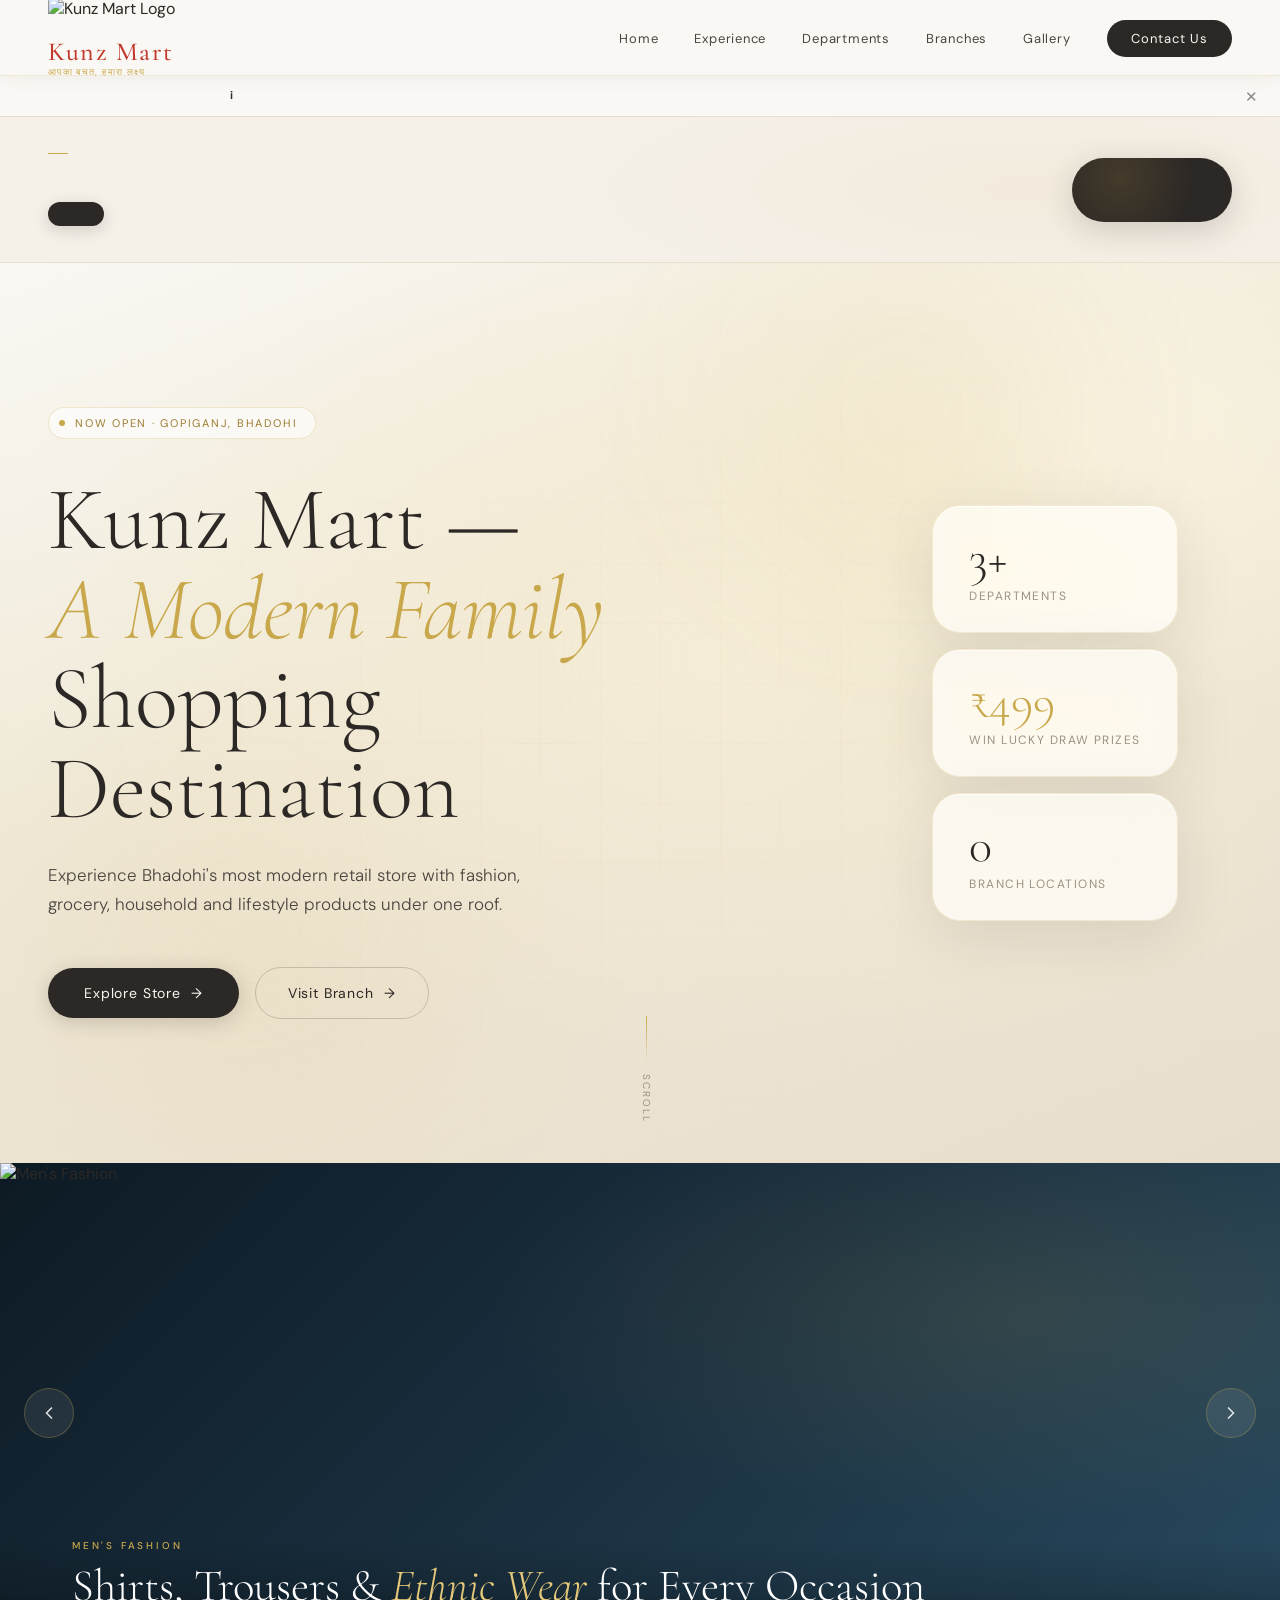
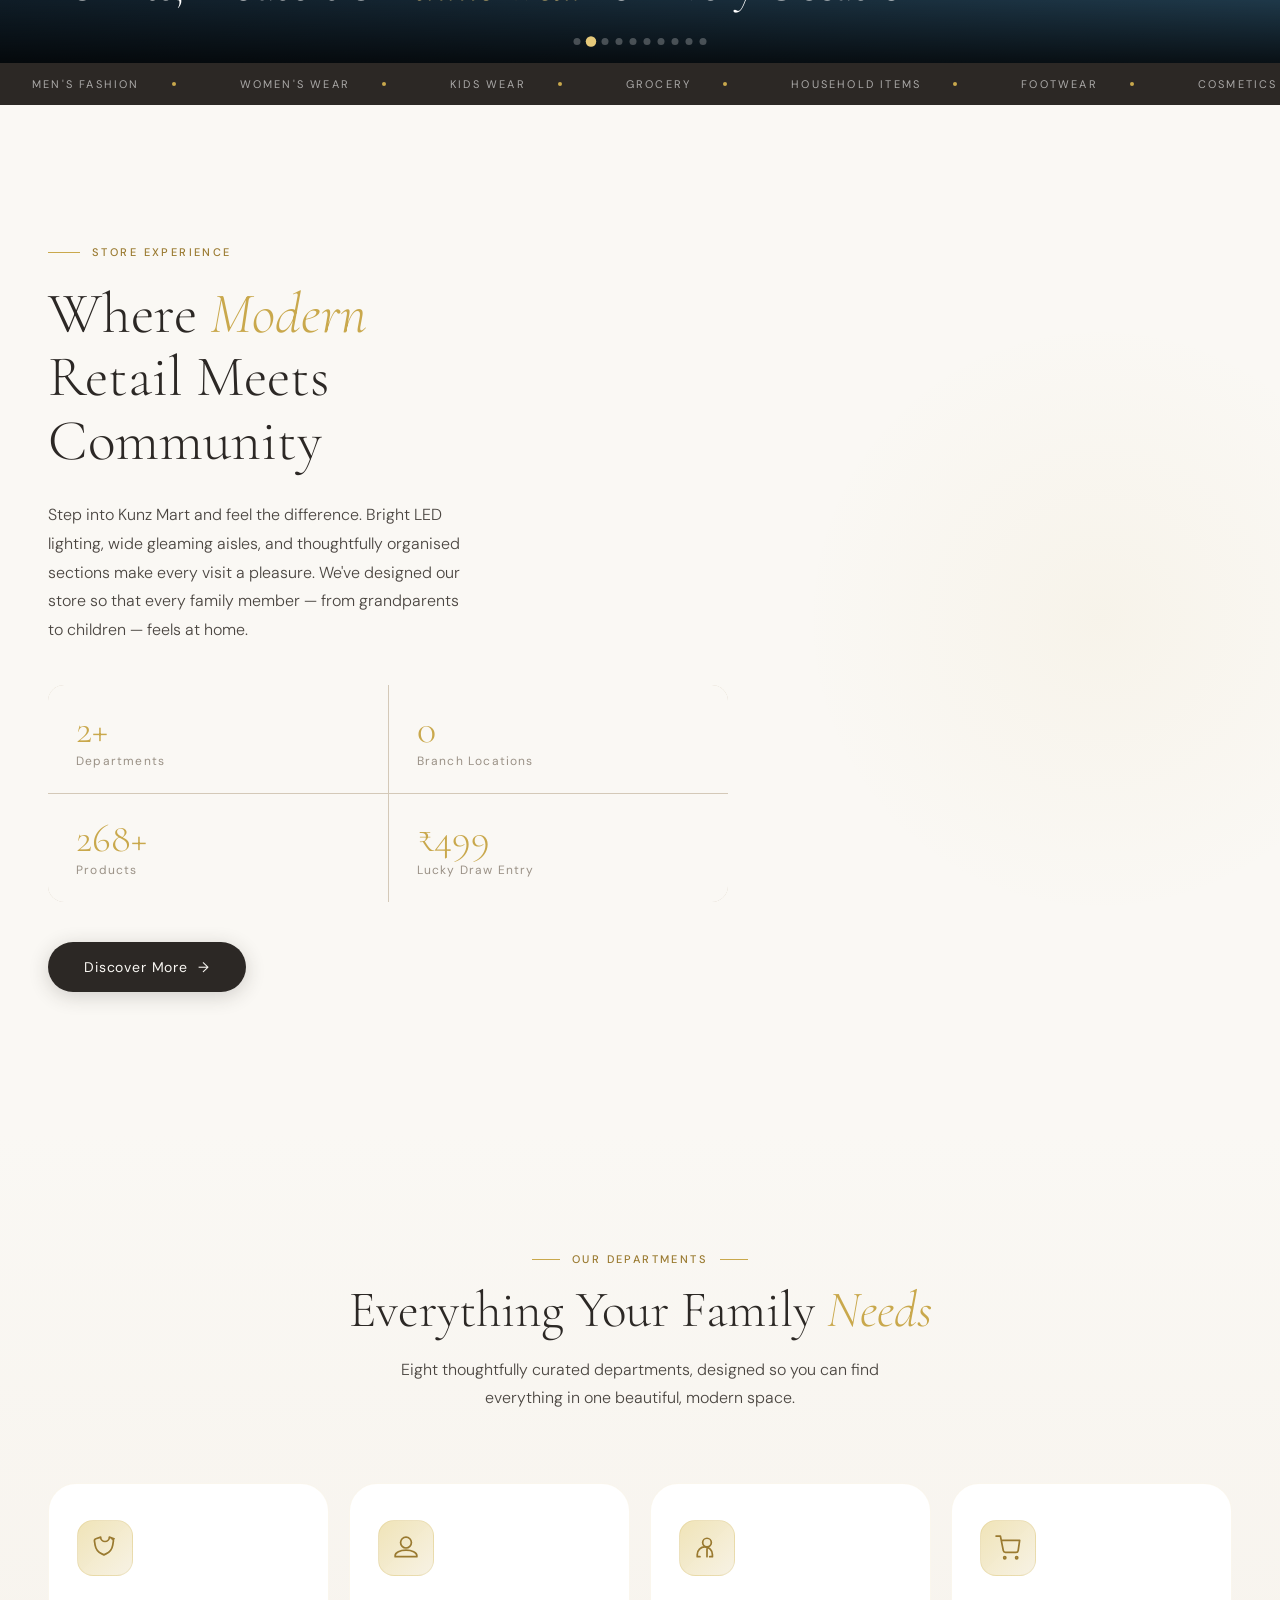
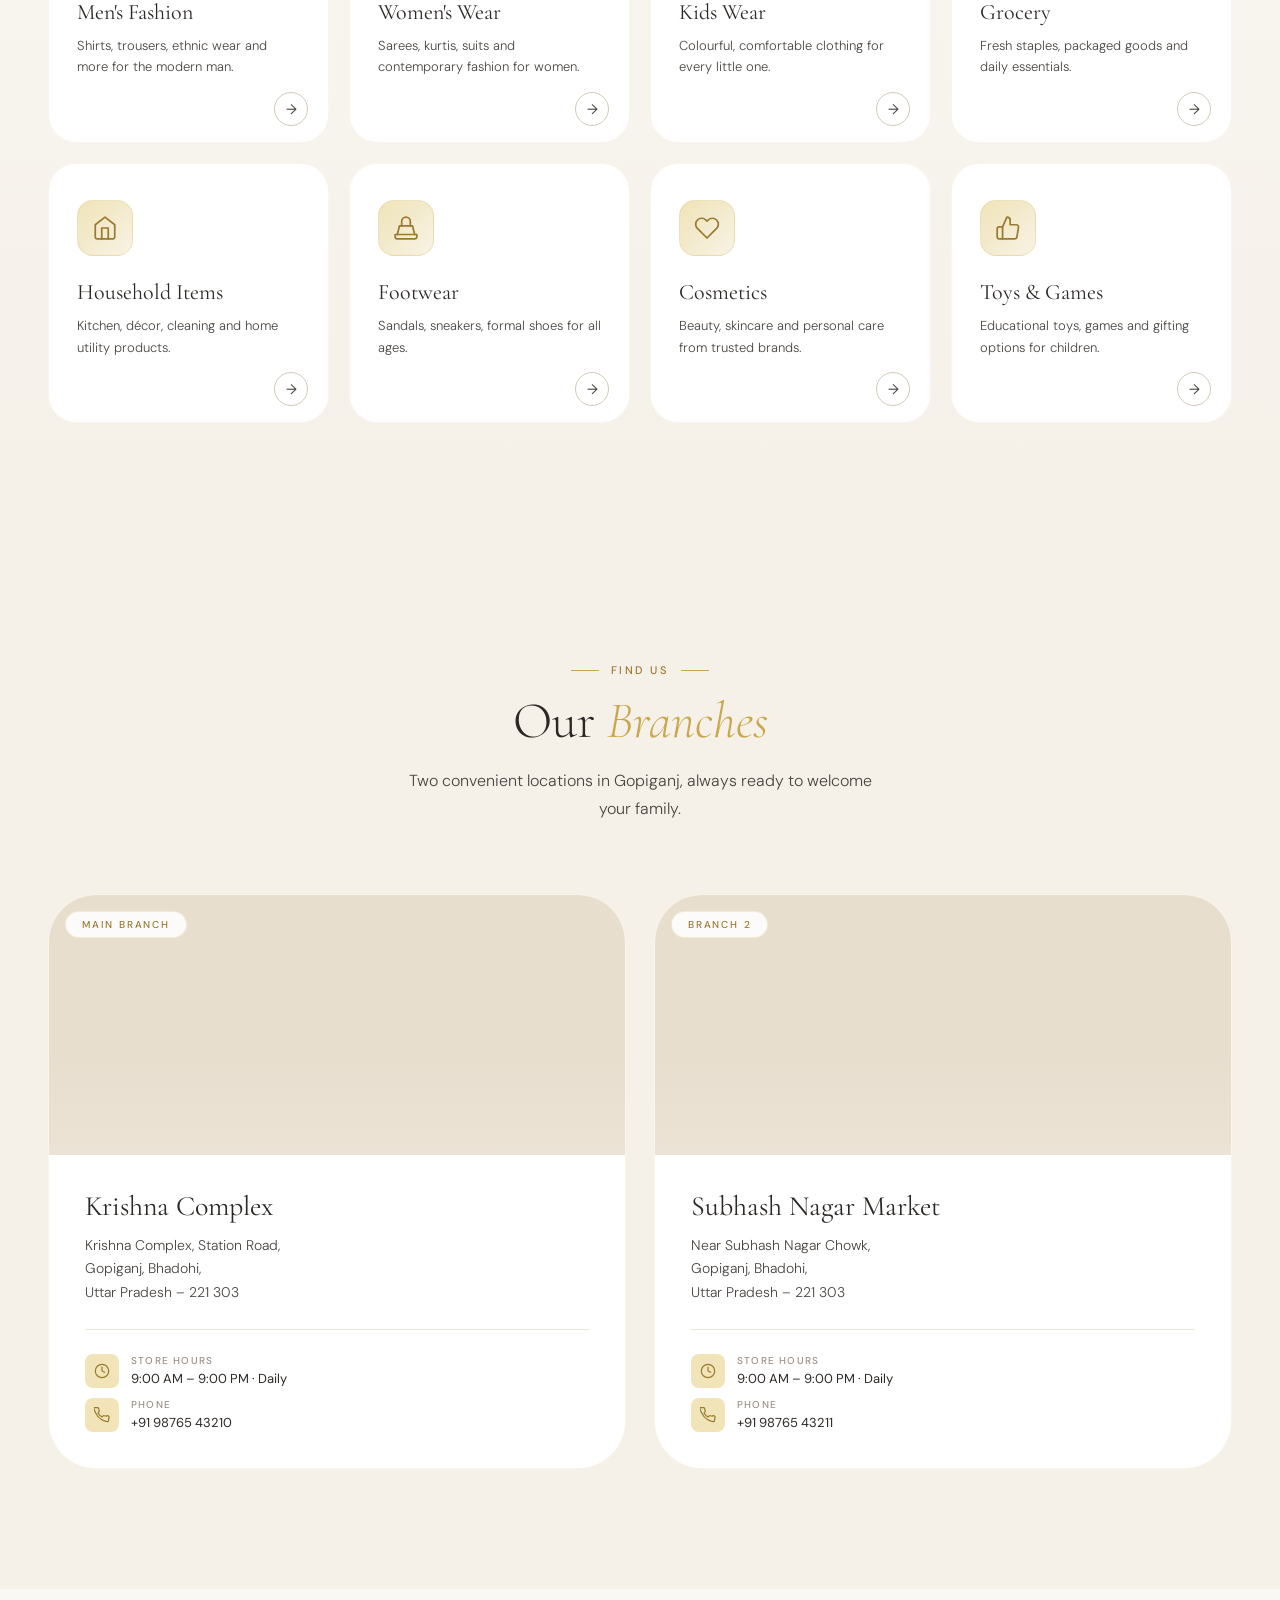
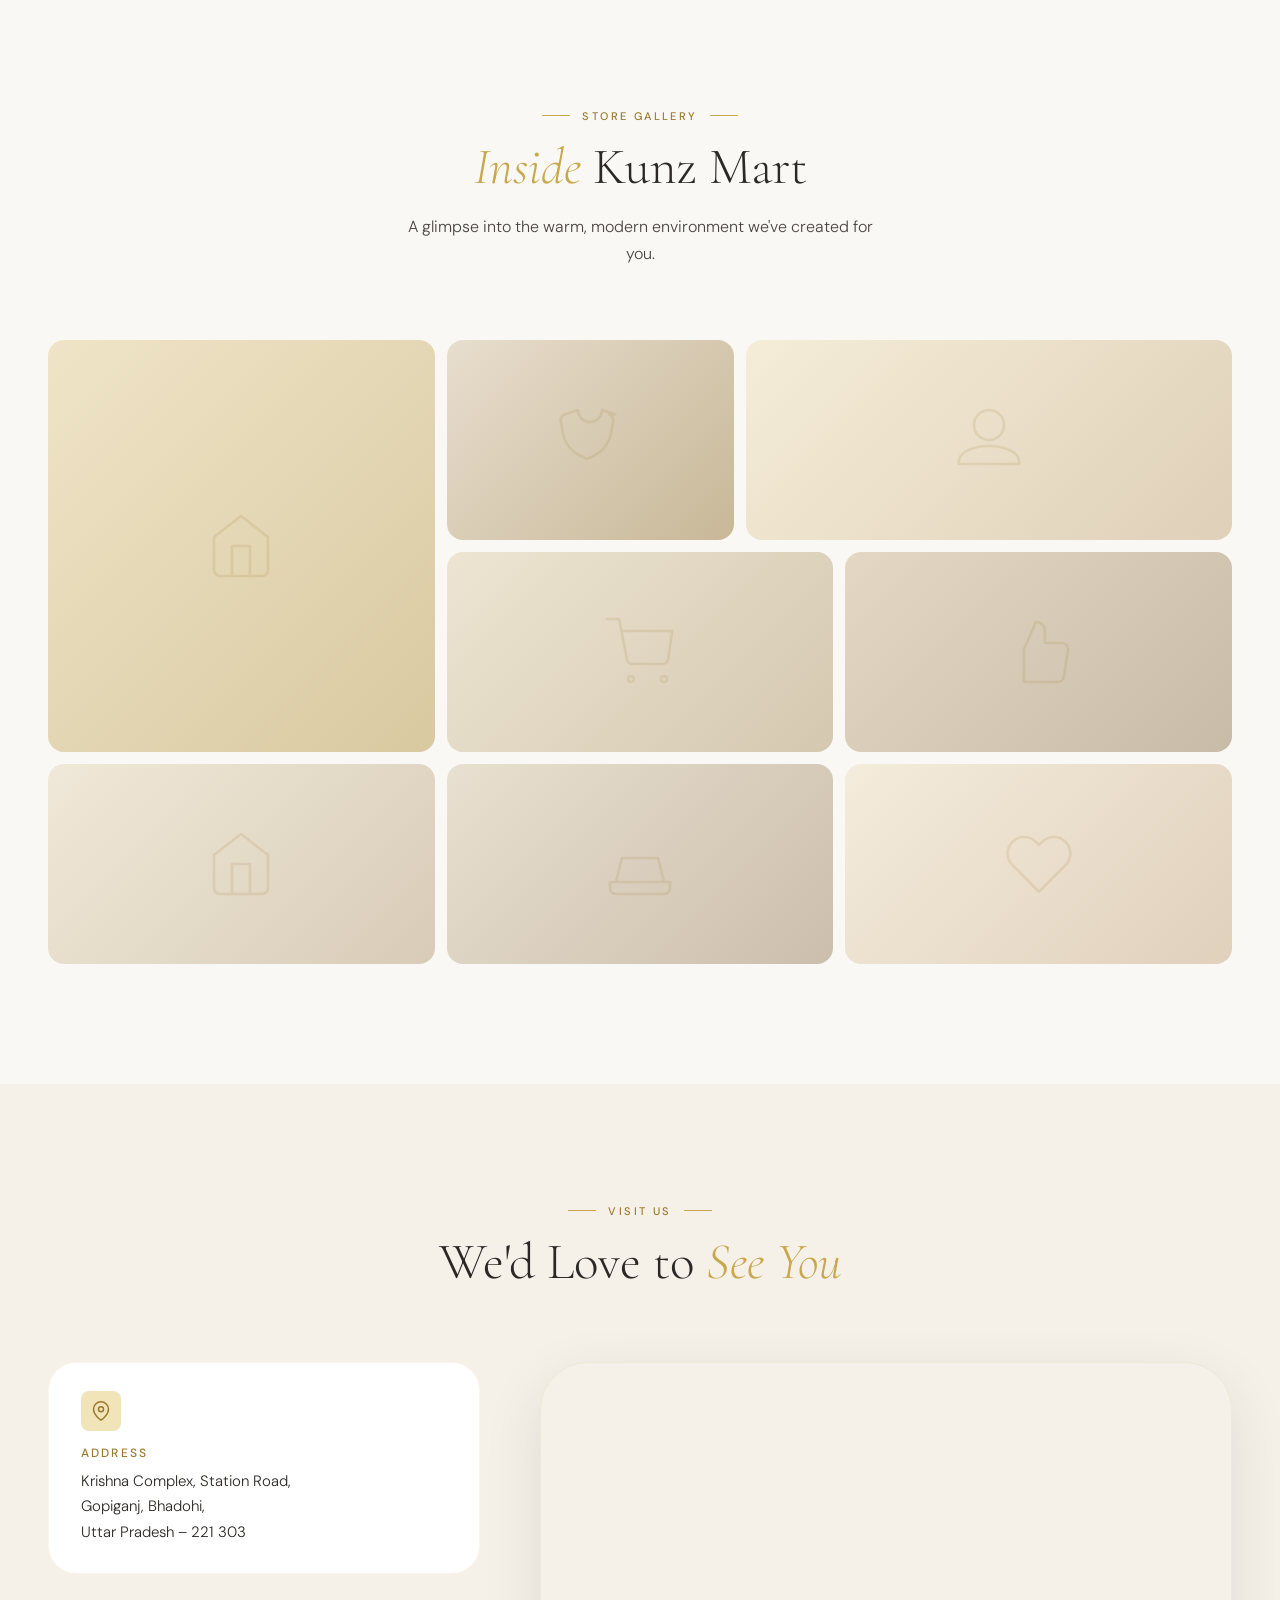
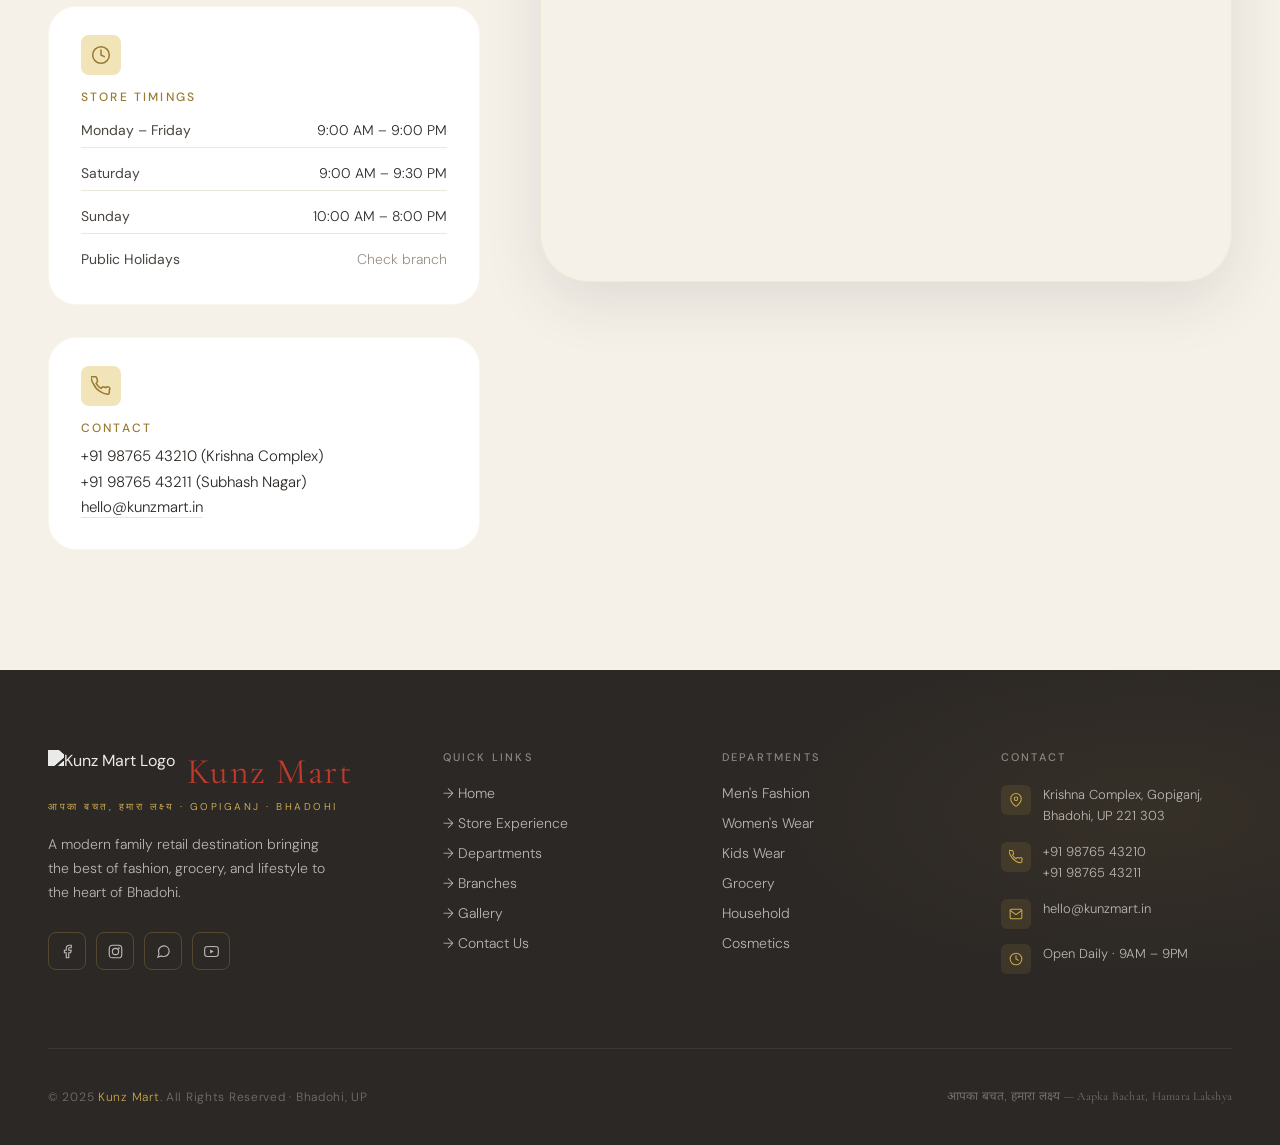
==== commit 5968a94d: "Update index.html" ====
--- a/index.html
+++ b/index.html
@@ -16,8 +16,7 @@
 </head>
 <body>
 
-  <div class="cursor-dot"></div>
-  <div class="cursor-ring"></div>
+
 
   <!-- NAVIGATION -->
   <nav class="navbar" role="navigation" aria-label="Main Navigation">
@@ -202,9 +201,8 @@
 
         <!-- Slide 2 -->
         <div class="km-slide">
-          <div class="km-slide-art" aria-hidden="true">
-            <svg viewBox="0 0 400 300"><path d="M80 200 L80 100 L200 60 L320 100 L320 200 Z"/><rect x="150" y="140" width="100" height="60"/><path d="M170 140 L170 120 Q200 100 230 120 L230 140"/></svg>
-          </div>
+          <img src="assets/images/slide2.jpg" alt="Men's Fashion" 
+style="position:absolute;inset:0;width:100%;height:100%;object-fit:cover;z-index:0;">
           <div class="km-slide-body">
             <span class="km-slide-label">Men's Fashion</span>
             <h2 class="km-slide-title">Shirts, Trousers &amp; <em>Ethnic Wear</em> for Every Occasion</h2>
@@ -693,7 +691,11 @@
     <div class="container">
       <div class="footer-top">
         <div>
-          <div class="footer-brand-name">Kunz Mart</div>
+          <div style="display:flex;align-items:center;gap:12px;margin-bottom:6px;">
+  <img src="assets/images/logo.png" alt="Kunz Mart Logo" 
+  style="height:44px;width:auto;filter:brightness(0) invert(1);opacity:0.9;">
+  <div class="footer-brand-name" style="margin-bottom:0;">Kunz Mart</div>
+          </div>
           <div class="footer-brand-tag">आपका बचत, हमारा लक्ष्य · Gopiganj · Bhadohi</div>
           <p class="footer-brand-desc">A modern family retail destination bringing the best of fashion, grocery, and lifestyle to the heart of Bhadohi.</p>
           <div class="footer-socials">
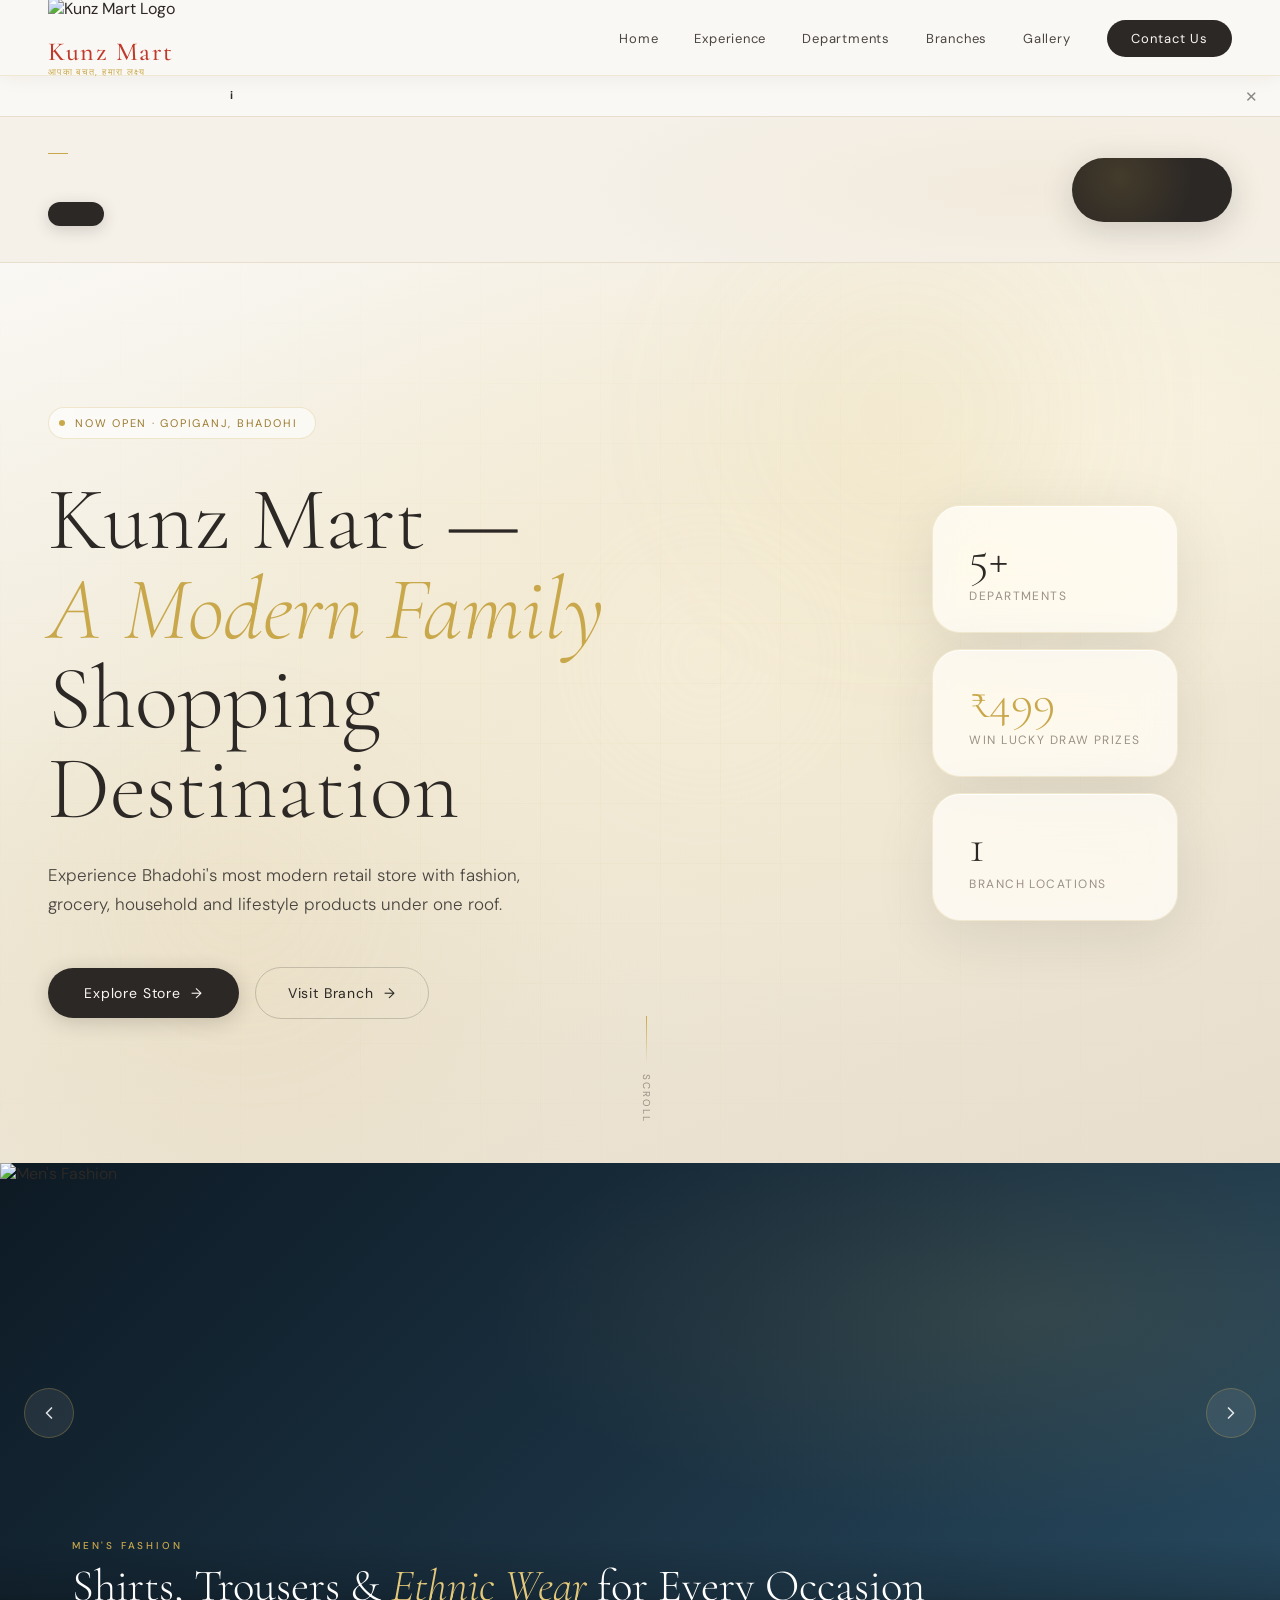
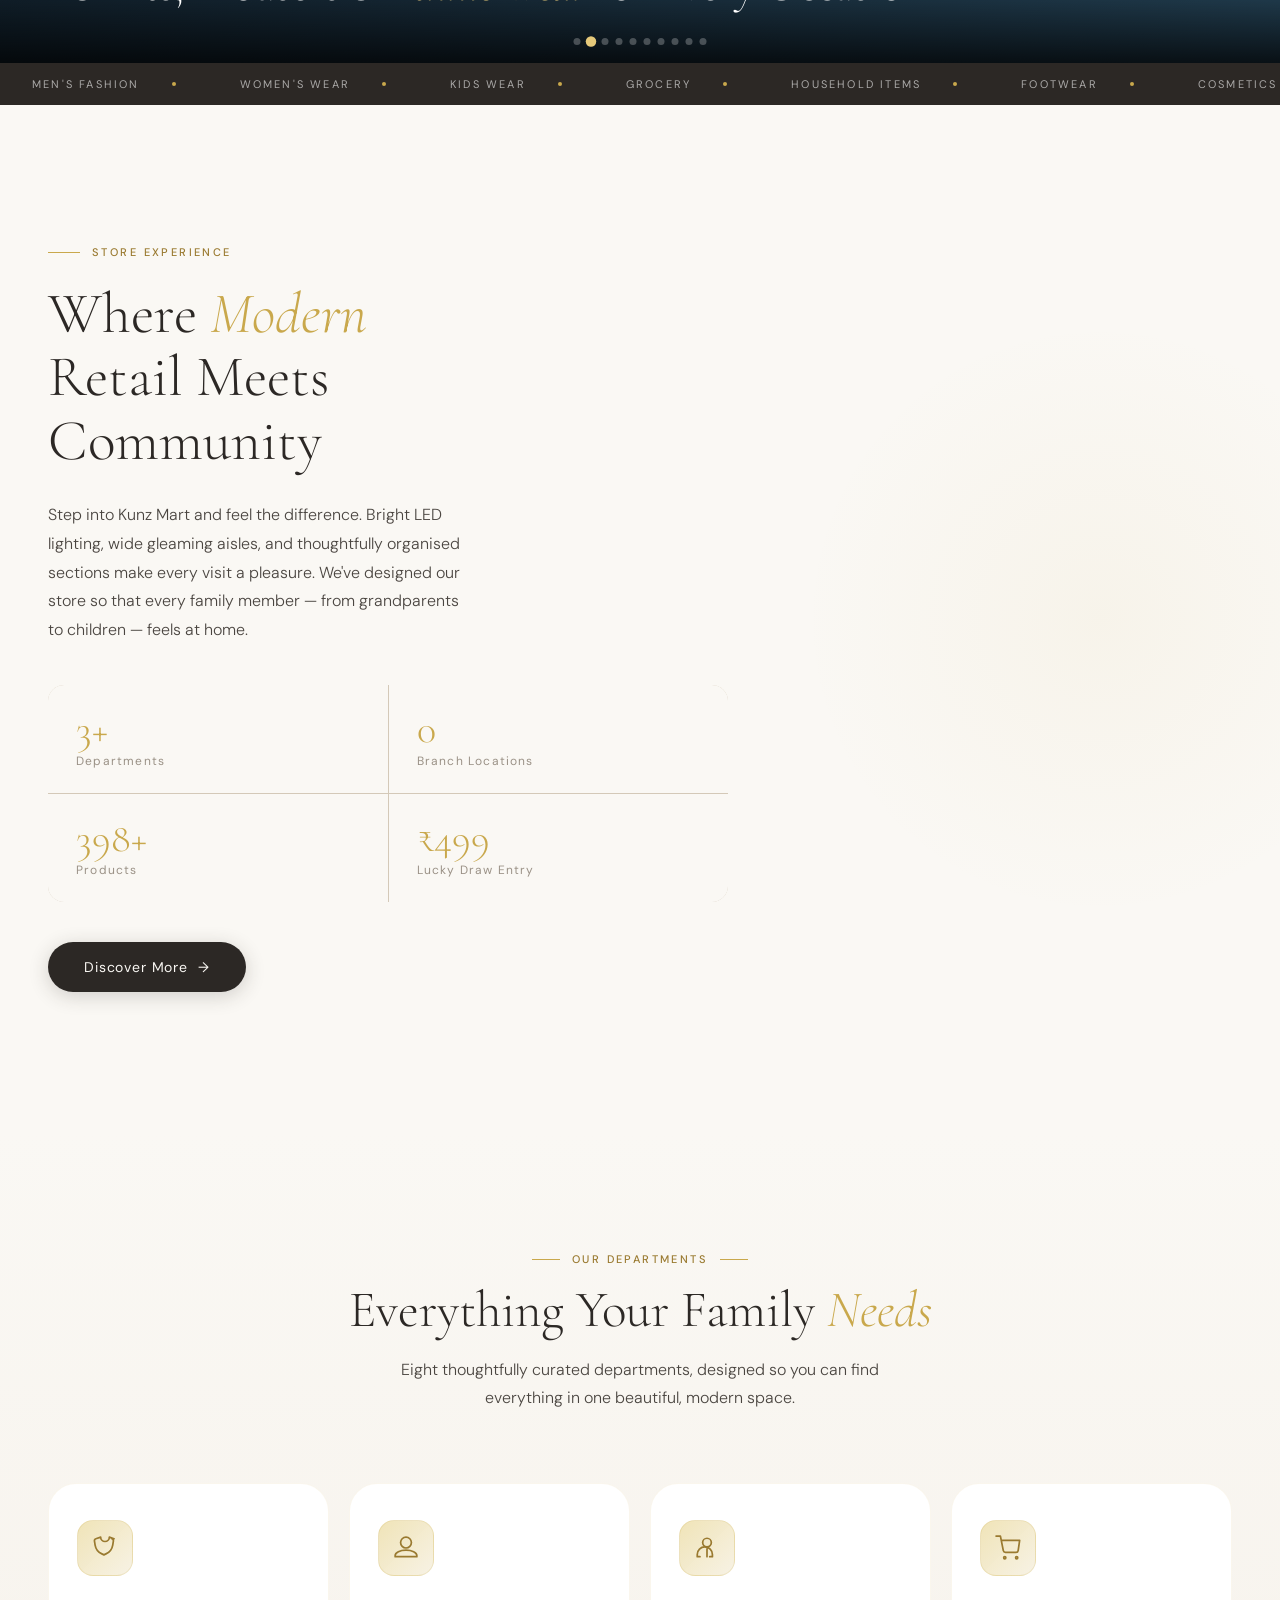
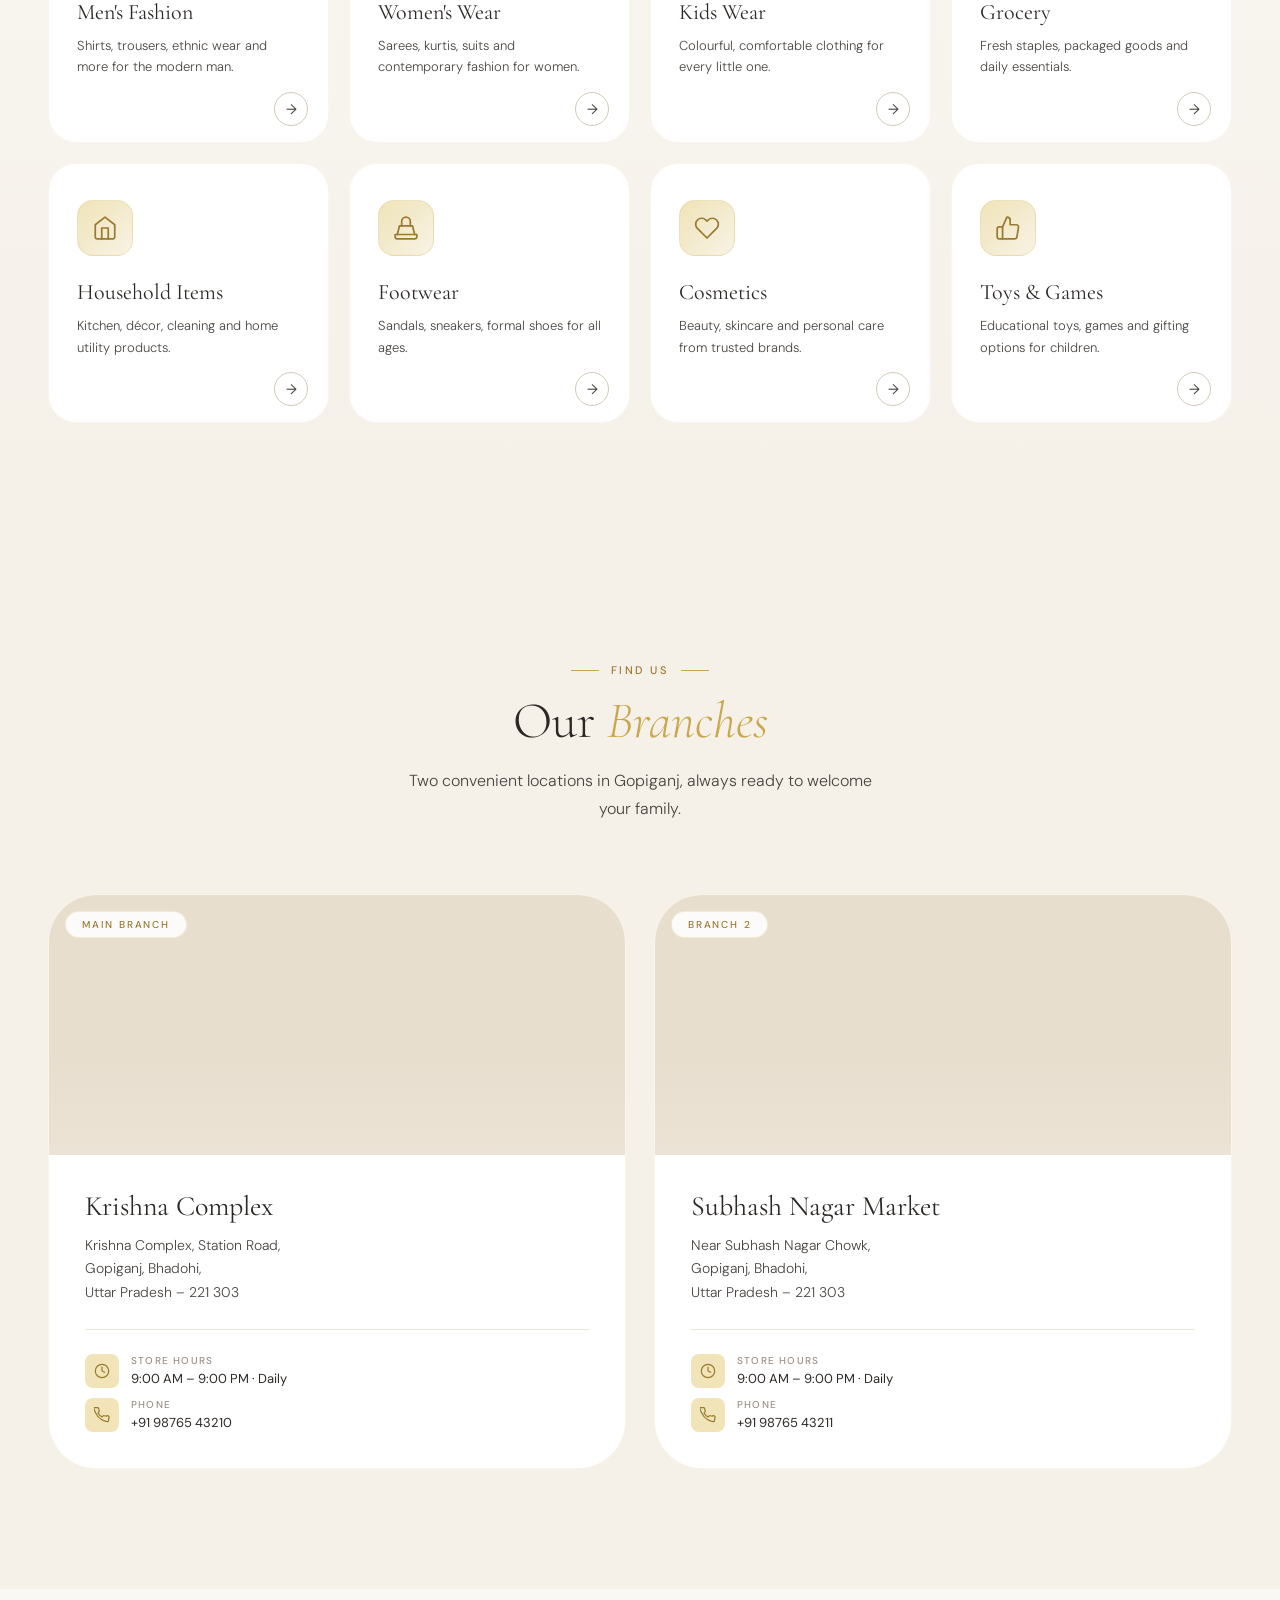
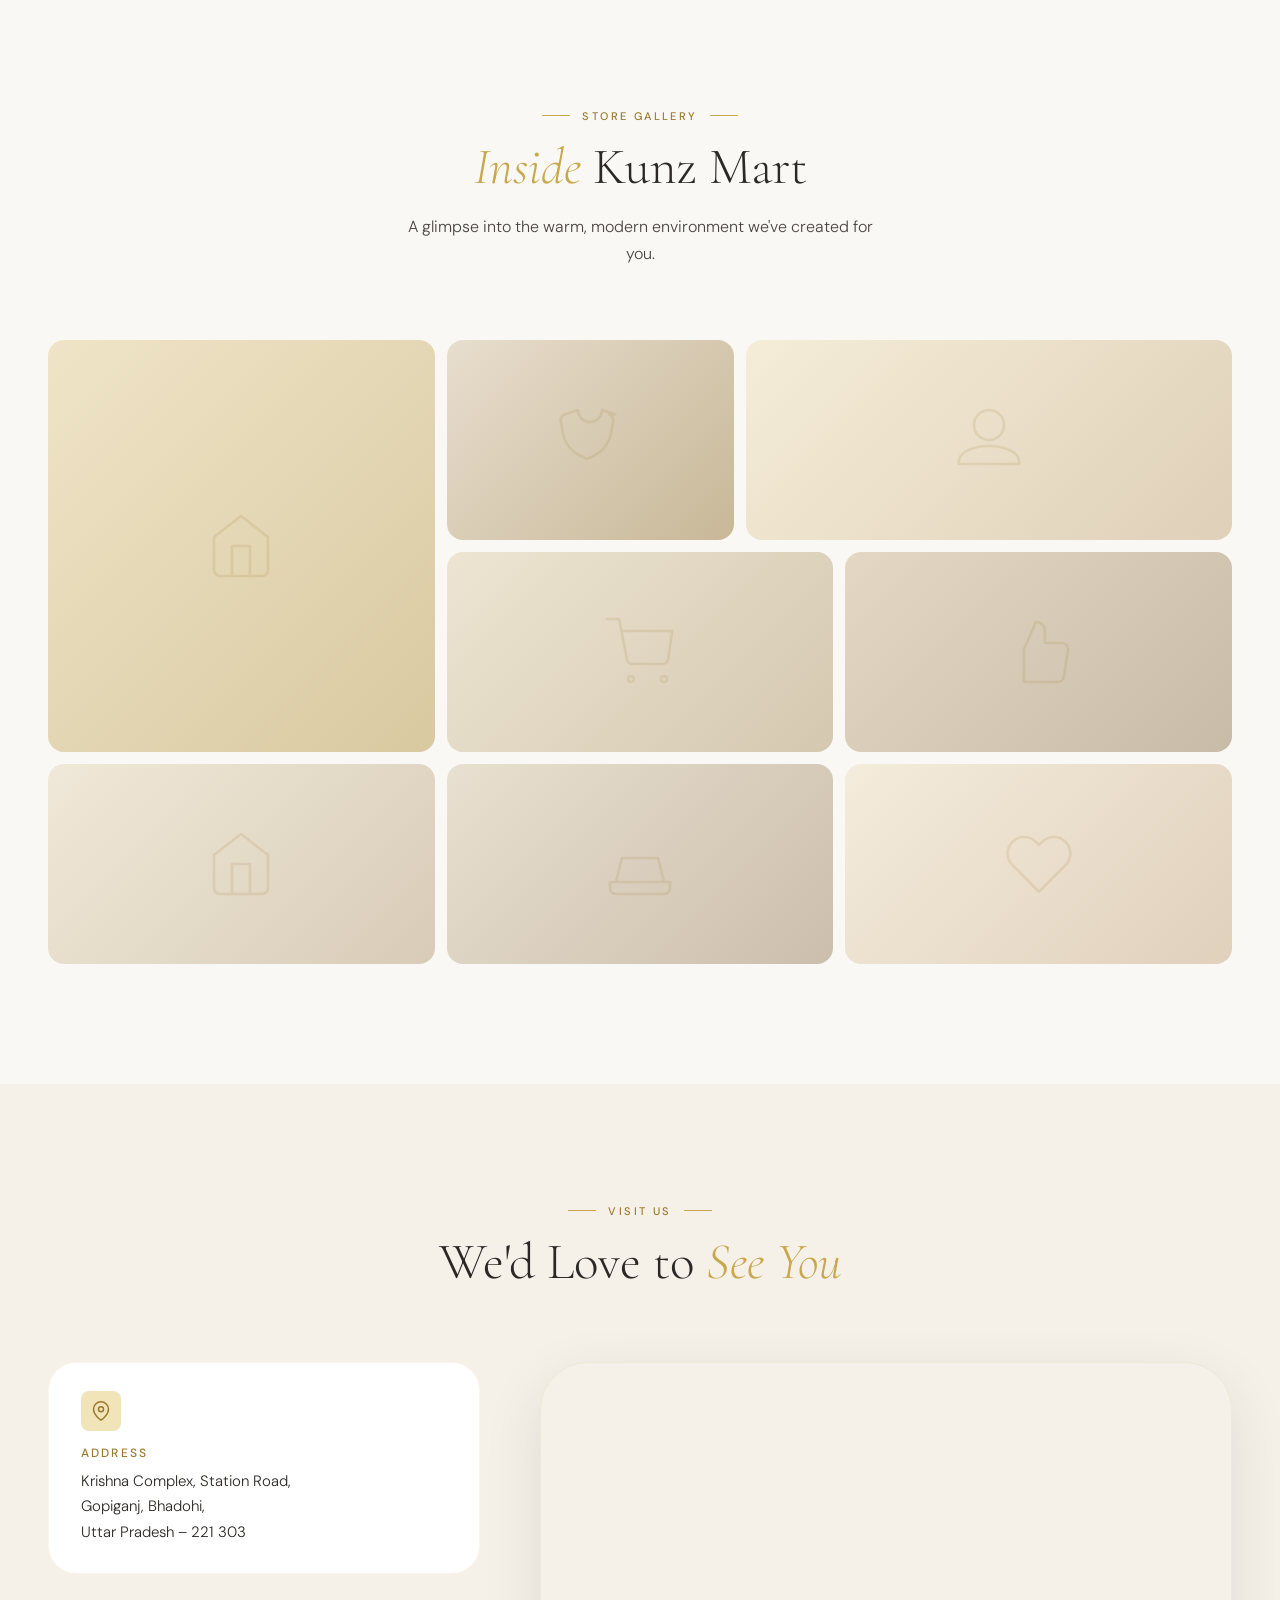
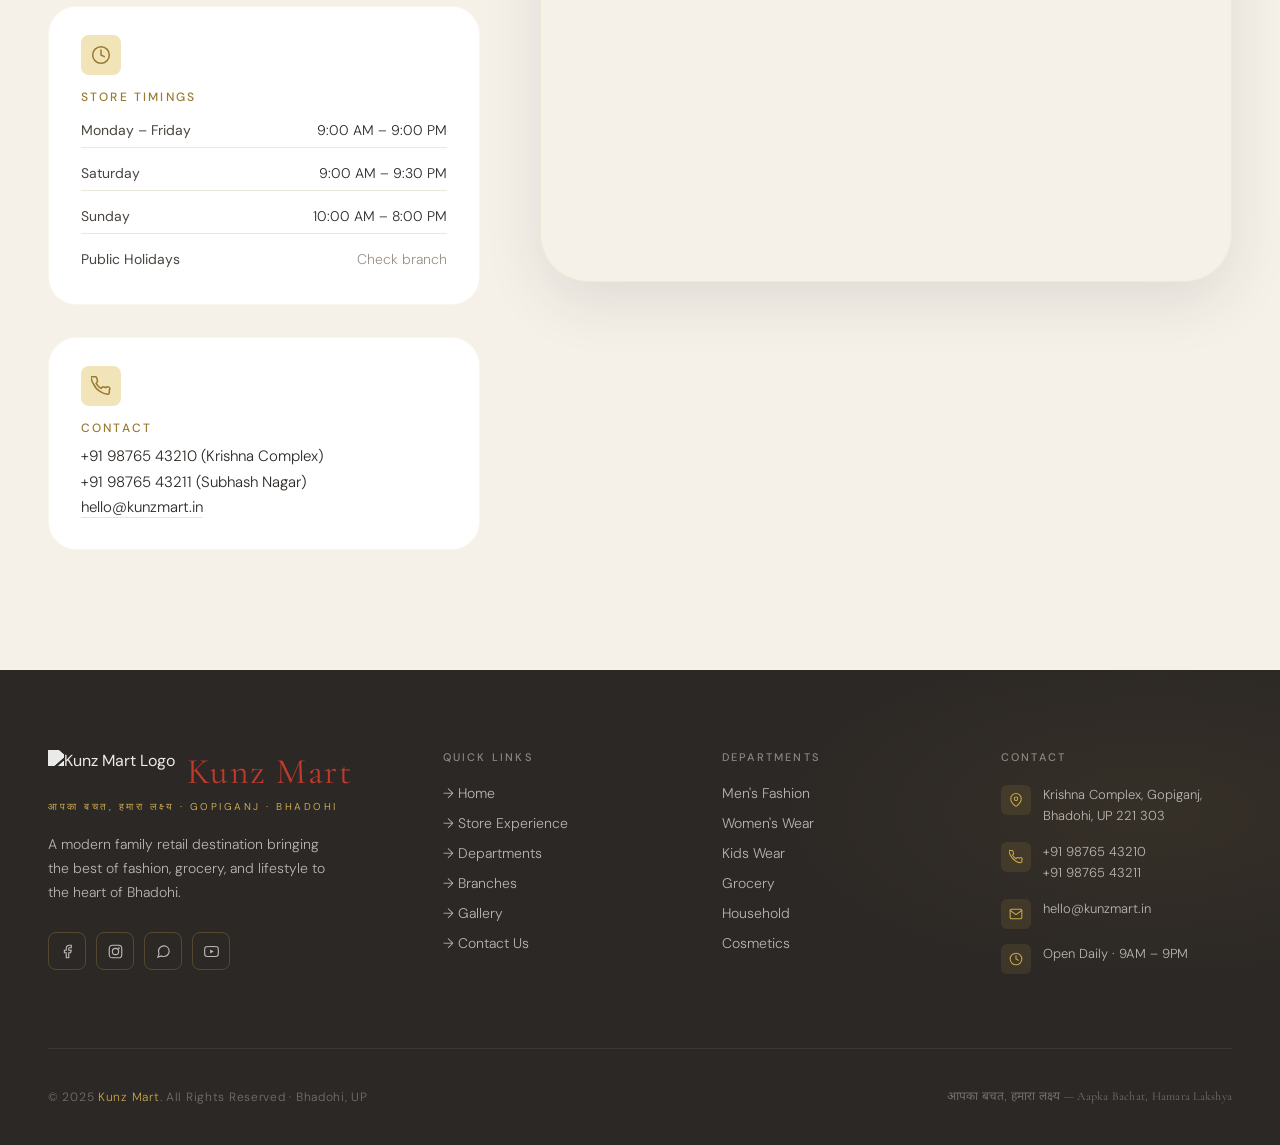
==== commit 265b9193: "Update index.html" ====
--- a/index.html
+++ b/index.html
@@ -200,14 +200,14 @@
         </div>
 
         <!-- Slide 2 -->
-        <div class="km-slide">
-          <img src="assets/images/slide2.jpg" alt="Men's Fashion" 
-style="position:absolute;inset:0;width:100%;height:100%;object-fit:cover;z-index:0;">
-          <div class="km-slide-body">
-            <span class="km-slide-label">Men's Fashion</span>
-            <h2 class="km-slide-title">Shirts, Trousers &amp; <em>Ethnic Wear</em> for Every Occasion</h2>
-          </div>
-        </div>
+<div class="km-slide" style="position:relative;overflow:hidden;">
+  <img src="assets/images/slide2.jpg" alt="Men's Fashion"
+  style="position:absolute;inset:0;width:100%;height:100%;object-fit:cover;z-index:0;">
+  <div class="km-slide-body" style="position:relative;z-index:1;">
+    <span class="km-slide-label">Men's Fashion</span>
+    <h2 class="km-slide-title">Shirts, Trousers &amp; <em>Ethnic Wear</em> for Every Occasion</h2>
+  </div>
+</div>
 
         <!-- Slide 3 -->
         <div class="km-slide">
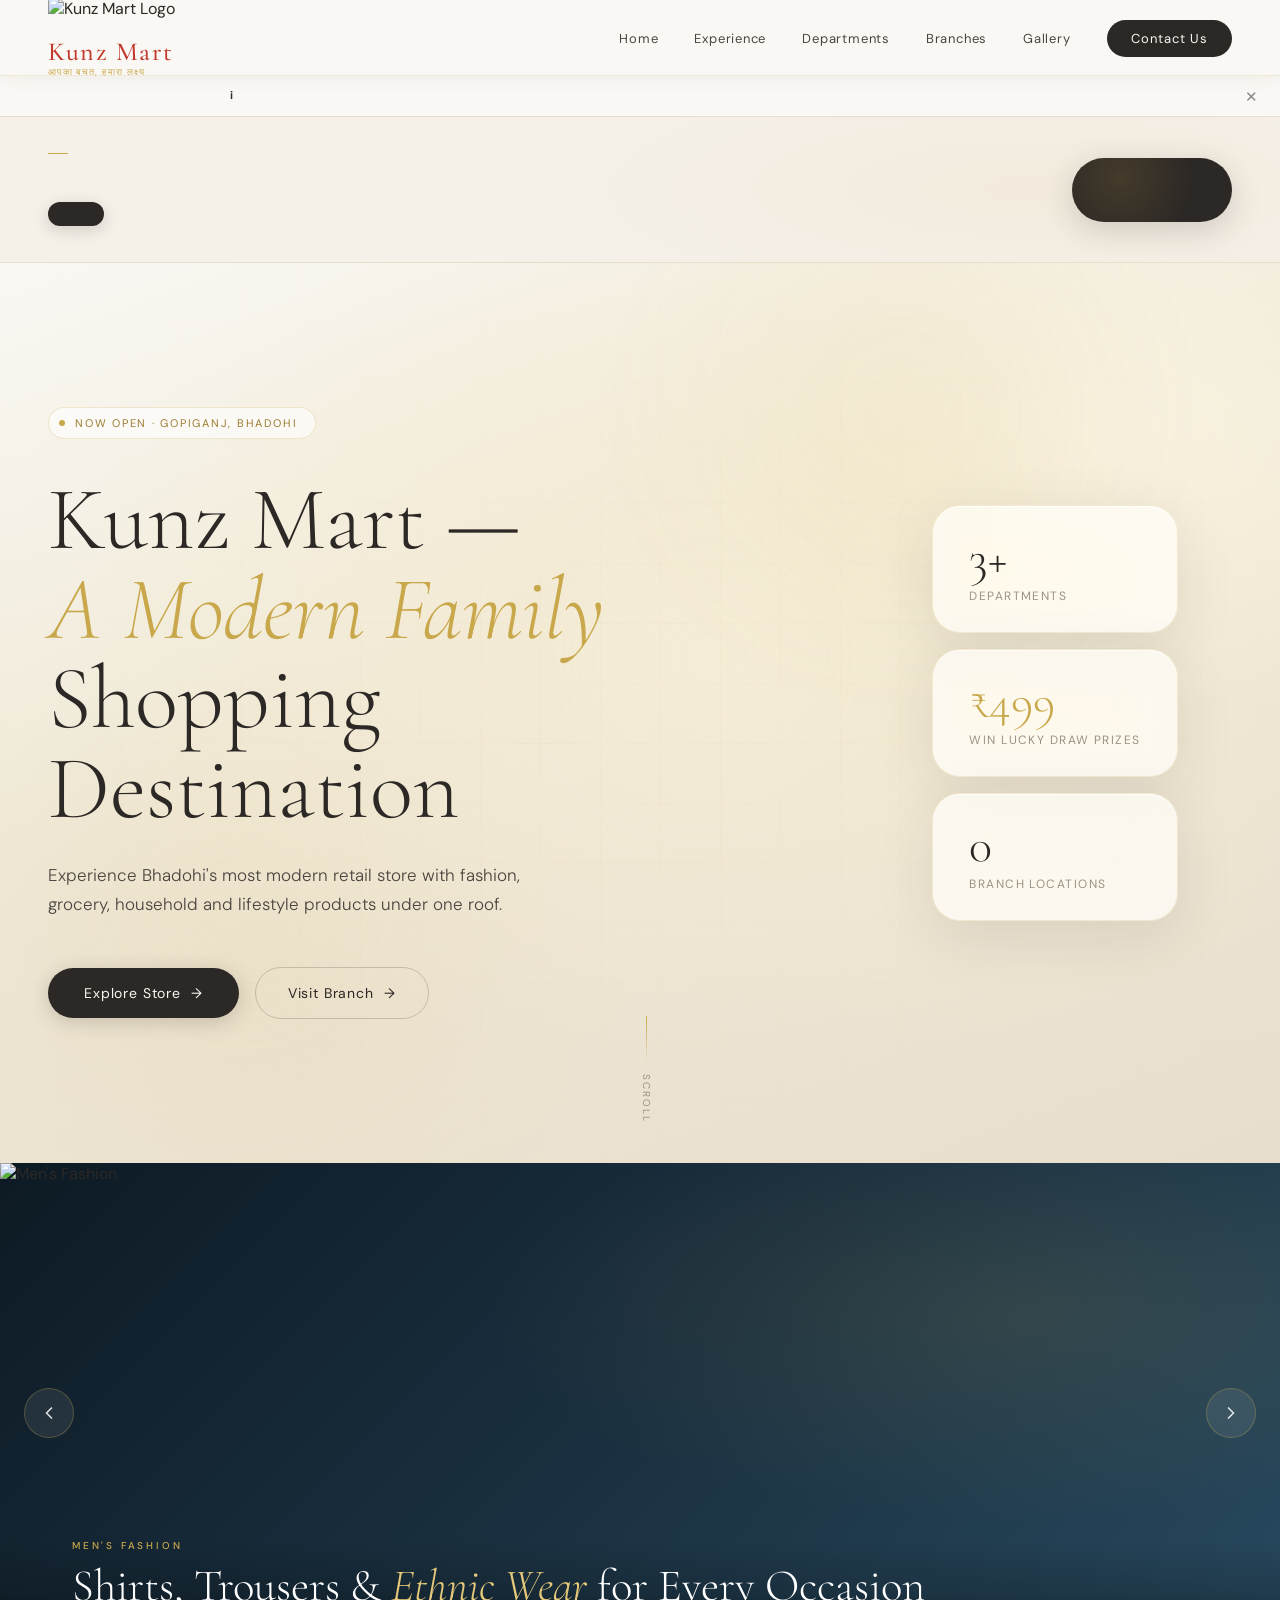
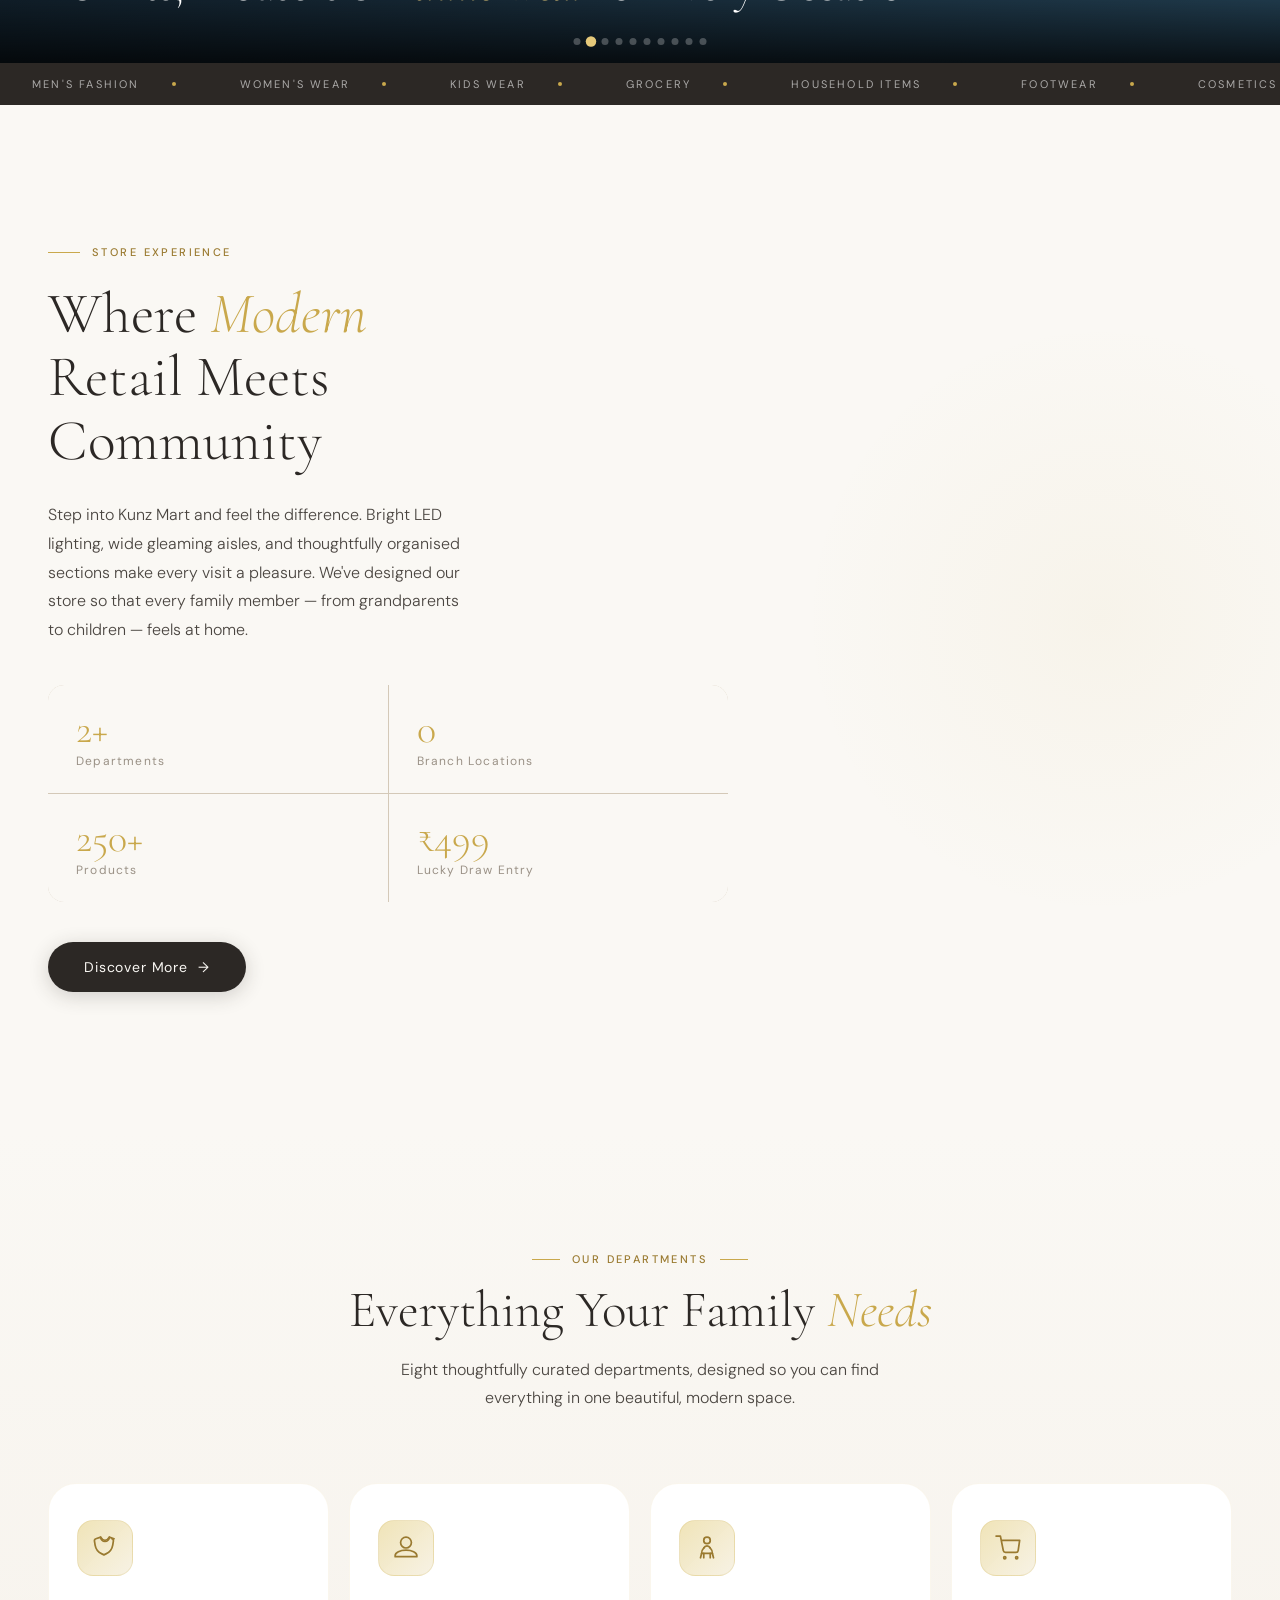
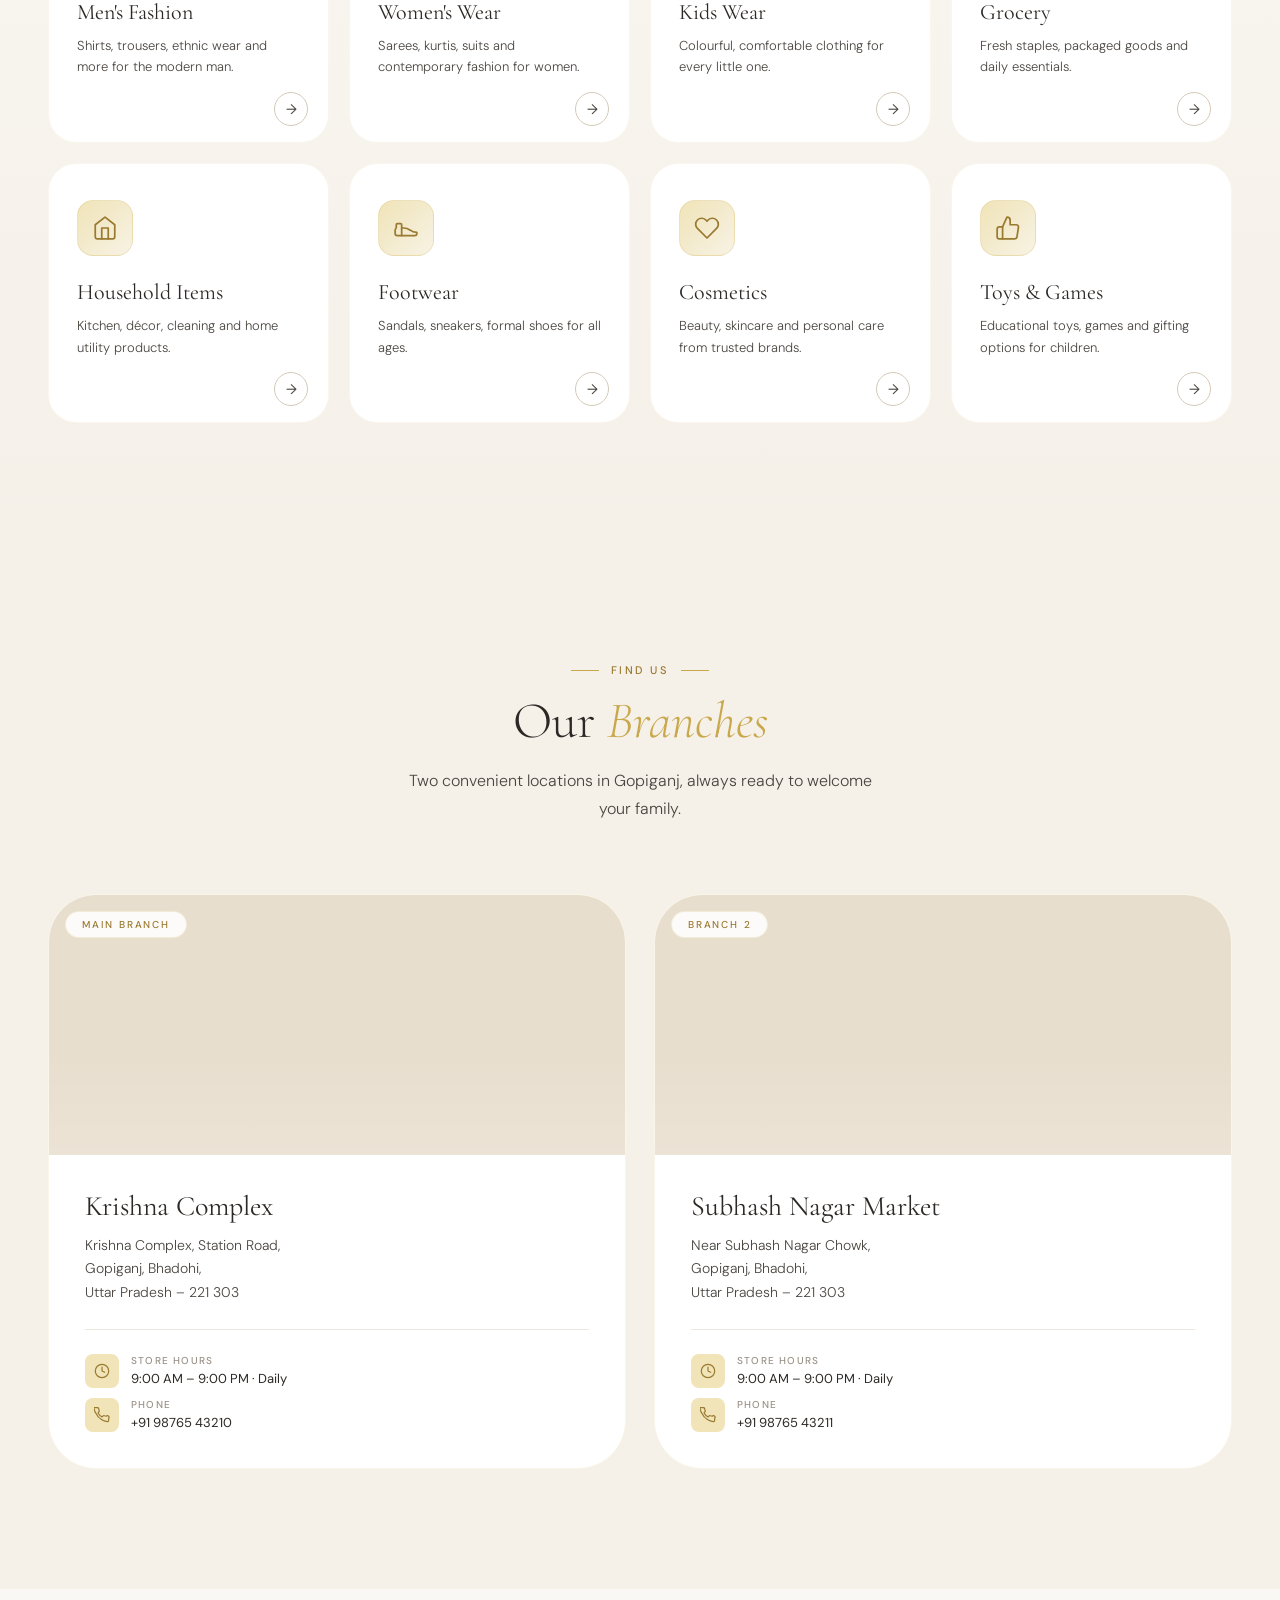
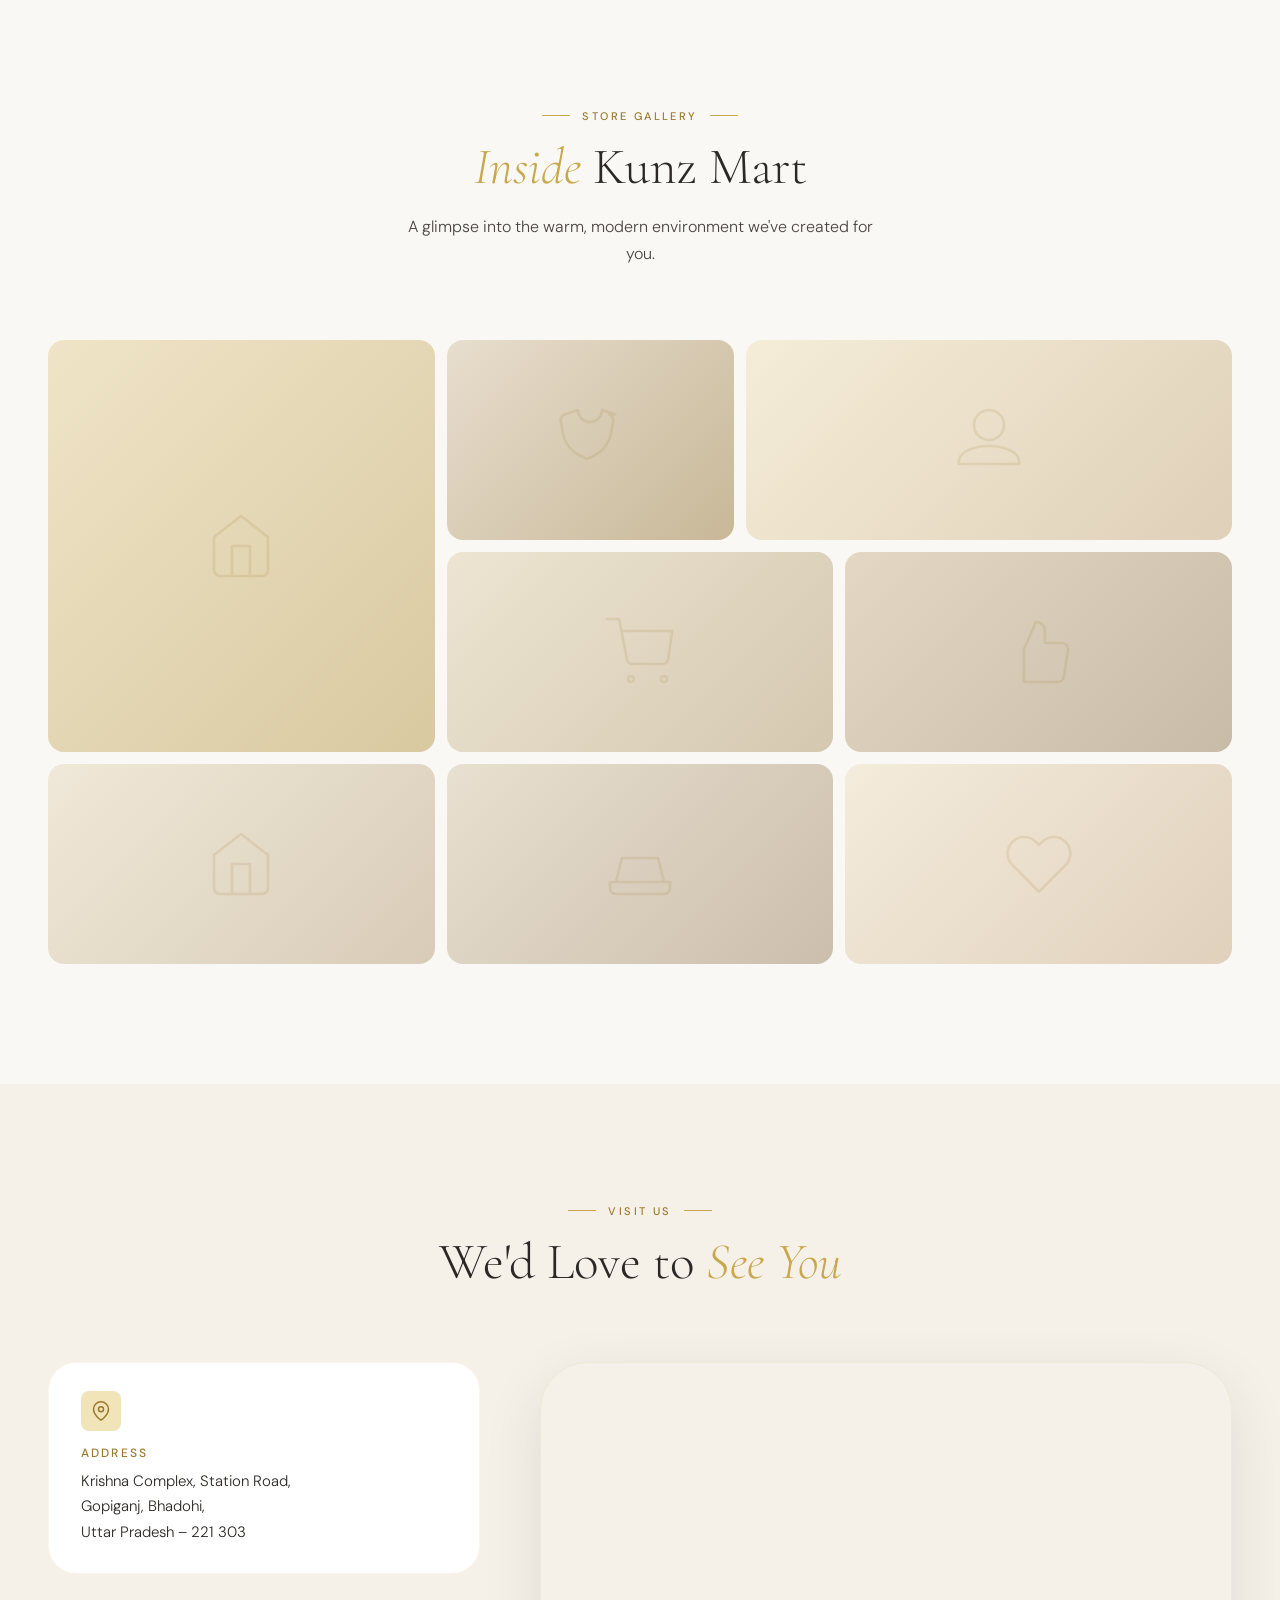
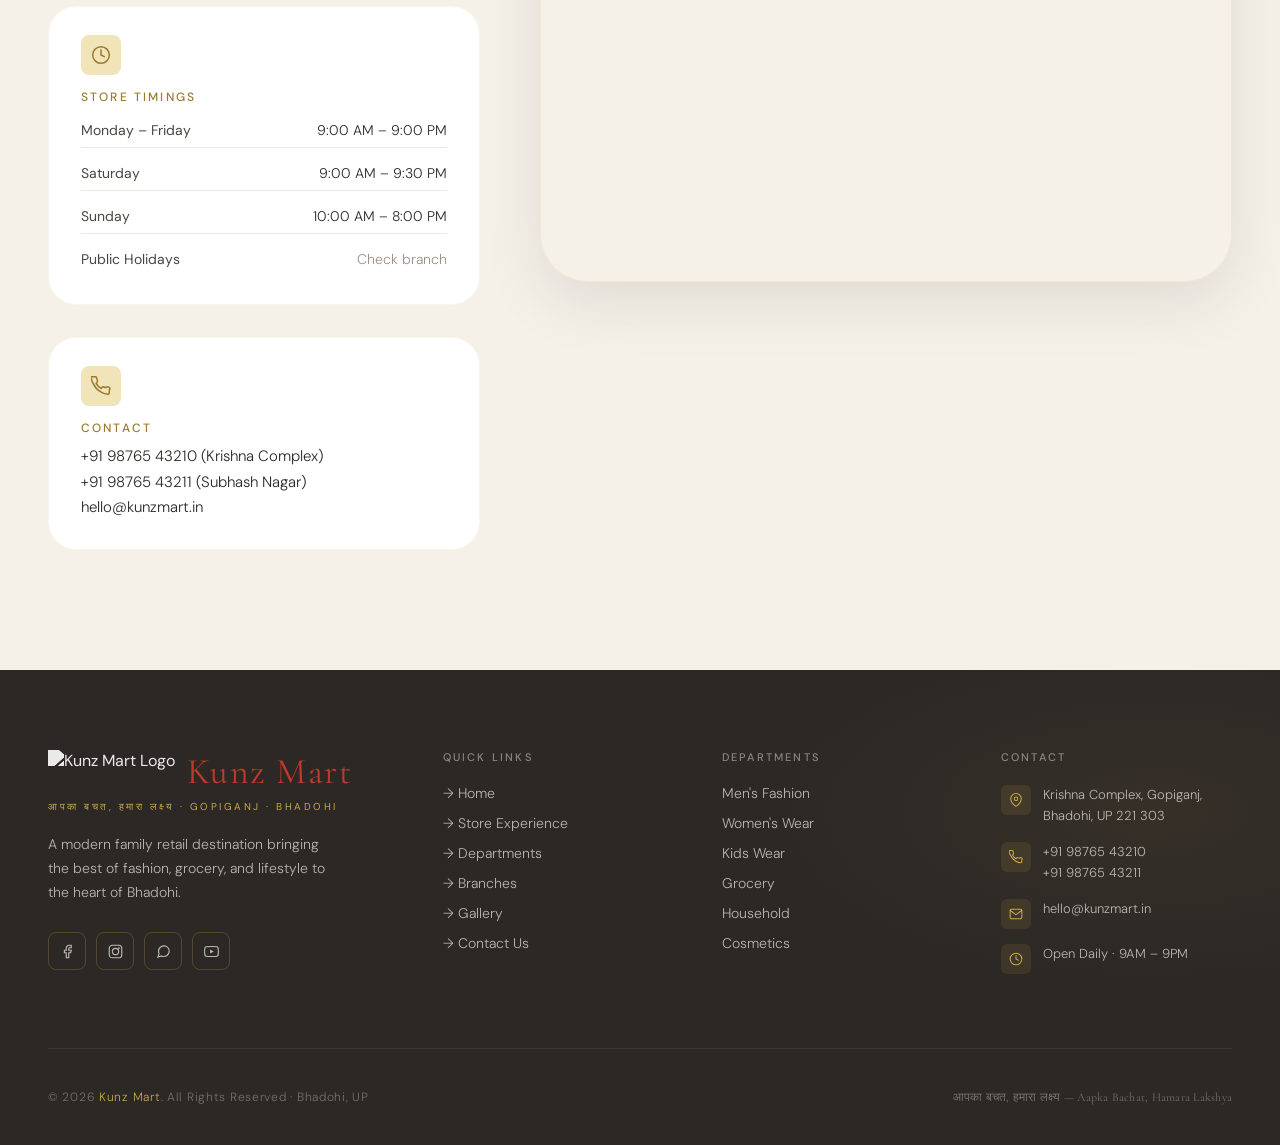
==== commit 8f065f67: "Rename index-1.html to index.html" ====
--- a/index.html
+++ b/index.html
@@ -10,7 +10,7 @@
   <title>Kunz Mart – A Modern Family Shopping Destination</title>
   <link rel="preconnect" href="https://fonts.googleapis.com" />
   <link rel="preconnect" href="https://fonts.gstatic.com" crossorigin />
-  <link rel="stylesheet" href="https://fonts.googleapis.com/css2?family=Noto+Sans+Devanagari:wght@300;400;500&display=swap" />
+  <link rel="stylesheet" href="https://fonts.googleapis.com/css2?family=Noto+Serif+Devanagari:wght@300;400;500&display=swap" />
   <link rel="stylesheet" href="style.css" />
   <script src="site-config.js"></script>
 </head>
@@ -209,94 +209,83 @@
   </div>
 </div>
 
-        <!-- Slide 3 -->
-        <div class="km-slide">
-          <div class="km-slide-art" aria-hidden="true">
-            <svg viewBox="0 0 400 300"><path d="M140 80 Q200 60 260 80 L280 200 L200 220 L120 200 Z"/><circle cx="200" cy="70" r="18"/><path d="M155 100 L145 200 M245 100 L255 200"/></svg>
-          </div>
-          <div class="km-slide-body">
-            <span class="km-slide-label">Women's Wear</span>
-            <h2 class="km-slide-title">Sarees, Kurtis &amp; <em>Contemporary</em> Fashion</h2>
-          </div>
-        </div>
-
+       <!-- Slide 3 -->
+<div class="km-slide" style="position:relative;overflow:hidden;">
+  <img src="assets/images/slide3.jpg" alt="Women's Wear"
+  style="position:absolute;inset:0;width:100%;height:100%;object-fit:cover;z-index:0;">
+  <div class="km-slide-body" style="position:relative;z-index:1;">
+    <span class="km-slide-label">Women's Wear</span>
+    <h2 class="km-slide-title">Sarees, Kurtis &amp; <em>Contemporary</em> Fashion</h2>
+  </div>
+</div>
+      
         <!-- Slide 4 -->
-        <div class="km-slide">
-          <div class="km-slide-art" aria-hidden="true">
-            <svg viewBox="0 0 400 300"><rect x="60" y="120" width="280" height="100" rx="8"/><path d="M100 120 L100 100 Q130 80 160 100 L160 120 M240 120 L240 100 Q270 80 300 100 L300 120"/><circle cx="120" cy="230" r="14"/><circle cx="280" cy="230" r="14"/></svg>
-          </div>
-          <div class="km-slide-body">
-            <span class="km-slide-label">Grocery</span>
-            <h2 class="km-slide-title">Fresh Staples &amp; Daily Essentials at <em>Best Prices</em></h2>
-          </div>
-        </div>
-
-        <!-- Slide 5 -->
-        <div class="km-slide">
-          <div class="km-slide-art" aria-hidden="true">
-            <svg viewBox="0 0 400 300"><rect x="80" y="80" width="240" height="160" rx="12"/><rect x="120" y="120" width="60" height="40" rx="4"/><rect x="220" y="120" width="60" height="40" rx="4"/><path d="M80 180 L320 180"/><rect x="160" y="200" width="80" height="40"/></svg>
-          </div>
-          <div class="km-slide-body">
-            <span class="km-slide-label">Household Items</span>
-            <h2 class="km-slide-title">Everything Your Home <em>Needs</em> Under One Roof</h2>
-          </div>
-        </div>
-
-        <!-- Slide 6 -->
-        <div class="km-slide">
-          <div class="km-slide-art" aria-hidden="true">
-            <svg viewBox="0 0 400 300"><ellipse cx="200" cy="180" rx="120" ry="40"/><ellipse cx="200" cy="170" rx="100" ry="30"/><path d="M120 170 Q200 130 280 170"/><path d="M140 155 L130 200 M260 155 L270 200"/></svg>
-          </div>
-          <div class="km-slide-body">
-            <span class="km-slide-label">Footwear</span>
-            <h2 class="km-slide-title">Sandals, Sneakers &amp; <em>Formal Shoes</em> for All Ages</h2>
-          </div>
-        </div>
-
-        <!-- Slide 7 -->
-        <div class="km-slide">
-          <div class="km-slide-art" aria-hidden="true">
-            <svg viewBox="0 0 400 300"><circle cx="200" cy="140" r="60"/><path d="M200 80 L200 60 M200 220 L200 200 M140 140 L120 140 M280 140 L260 140"/><circle cx="200" cy="140" r="30"/><path d="M175 140 Q200 120 225 140 Q200 160 175 140"/></svg>
-          </div>
-          <div class="km-slide-body">
-            <span class="km-slide-label">Cosmetics &amp; Beauty</span>
-            <h2 class="km-slide-title">Trusted Brands for <em>Skincare</em>, Haircare &amp; Makeup</h2>
-          </div>
-        </div>
-
+<div class="km-slide" style="position:relative;overflow:hidden;">
+  <img src="assets/images/slide4.jpg" alt="Grocery"
+  style="position:absolute;inset:0;width:100%;height:100%;object-fit:cover;z-index:0;">
+  <div class="km-slide-body" style="position:relative;z-index:1;">
+    <span class="km-slide-label">Grocery</span>
+    <h2 class="km-slide-title">Fresh Staples &amp; Daily Essentials at <em>Best Prices</em></h2>
+  </div>
+</div>
+
+      <!-- Slide 5 -->
+<div class="km-slide" style="position:relative;overflow:hidden;">
+  <img src="assets/images/slide5.jpg" alt="Household Items"
+  style="position:absolute;inset:0;width:100%;height:100%;object-fit:cover;z-index:0;">
+  <div class="km-slide-body" style="position:relative;z-index:1;">
+    <span class="km-slide-label">Household Items</span>
+    <h2 class="km-slide-title">Everything Your Home <em>Needs</em> Under One Roof</h2>
+  </div>
+</div>
+        
+<!-- Slide 6 -->
+<div class="km-slide" style="position:relative;overflow:hidden;">
+  <img src="assets/images/slide6.jpg" alt="Footwear"
+  style="position:absolute;inset:0;width:100%;height:100%;object-fit:cover;z-index:0;">
+  <div class="km-slide-body" style="position:relative;z-index:1;">
+    <span class="km-slide-label">Footwear</span>
+    <h2 class="km-slide-title">Sandals, Sneakers &amp; <em>Formal Shoes</em> for All Ages</h2>
+  </div>
+</div>
+
+   <!-- Slide 7 -->
+<div class="km-slide" style="position:relative;overflow:hidden;">
+  <img src="assets/images/slide7.jpg" alt="Cosmetics & Beauty"
+  style="position:absolute;inset:0;width:100%;height:100%;object-fit:cover;z-index:0;">
+  <div class="km-slide-body" style="position:relative;z-index:1;">
+    <span class="km-slide-label">Cosmetics &amp; Beauty</span>
+    <h2 class="km-slide-title">Trusted Brands for <em>Skincare</em>, Haircare &amp; Makeup</h2>
+  </div>
+</div>
         <!-- Slide 8 -->
-        <div class="km-slide">
-          <div class="km-slide-art" aria-hidden="true">
-            <svg viewBox="0 0 400 300"><rect x="120" y="100" width="160" height="140" rx="16"/><circle cx="200" cy="90" r="20"/><path d="M155 130 L155 180 L245 180 L245 130"/><path d="M170 155 L230 155 M200 130 L200 180"/></svg>
-          </div>
-          <div class="km-slide-body">
-            <span class="km-slide-label">Toys &amp; Games</span>
-            <h2 class="km-slide-title">Educational Toys &amp; <em>Gift Ideas</em> for Every Child</h2>
-          </div>
-        </div>
-
+<div class="km-slide" style="position:relative;overflow:hidden;">
+  <img src="assets/images/slide8.jpg" alt="Toys & Games"
+  style="position:absolute;inset:0;width:100%;height:100%;object-fit:cover;z-index:0;">
+  <div class="km-slide-body" style="position:relative;z-index:1;">
+    <span class="km-slide-label">Toys &amp; Games</span>
+    <h2 class="km-slide-title">Educational Toys &amp; <em>Gift Ideas</em> for Every Child</h2>
+  </div>
+</div>
         <!-- Slide 9 -->
-        <div class="km-slide">
-          <div class="km-slide-art" aria-hidden="true">
-            <svg viewBox="0 0 400 300"><path d="M200 60 L220 120 L280 120 L235 155 L255 215 L200 180 L145 215 L165 155 L120 120 L180 120 Z"/></svg>
-          </div>
-          <div class="km-slide-body">
-            <span class="km-slide-label">Lucky Draw</span>
-            <h2 class="km-slide-title">Shop Above ₹499 &amp; Win a <em>Scooty</em> or Premium Prizes</h2>
-          </div>
-        </div>
+<div class="km-slide" style="position:relative;overflow:hidden;">
+  <img src="assets/images/slide9.jpg" alt="Lucky Draw"
+  style="position:absolute;inset:0;width:100%;height:100%;object-fit:cover;z-index:0;">
+  <div class="km-slide-body" style="position:relative;z-index:1;">
+    <span class="km-slide-label">Lucky Draw</span>
+    <h2 class="km-slide-title">Shop Above ₹499 &amp; Win a <em>Scooty</em> or Premium Prizes</h2>
+  </div>
+</div>
 
         <!-- Slide 10 -->
-        <div class="km-slide">
-          <div class="km-slide-art" aria-hidden="true">
-            <svg viewBox="0 0 400 300"><path d="M60 240 L200 60 L340 240 Z"/><path d="M100 240 L200 100 L300 240"/><path d="M140 240 L200 140 L260 240"/></svg>
-          </div>
-          <div class="km-slide-body">
-            <span class="km-slide-label">Two Locations · Gopiganj</span>
-            <h2 class="km-slide-title">Krishna Complex &amp; <em>Subhash Nagar</em> — Always Open</h2>
-          </div>
-        </div>
-
+<div class="km-slide" style="position:relative;overflow:hidden;">
+  <img src="assets/images/slide10.jpg" alt="Two Locations"
+  style="position:absolute;inset:0;width:100%;height:100%;object-fit:cover;z-index:0;">
+  <div class="km-slide-body" style="position:relative;z-index:1;">
+    <span class="km-slide-label">Two Locations · Gopiganj</span>
+    <h2 class="km-slide-title">Krishna Complex &amp; <em>Subhash Nagar</em> — Always Open</h2>
+  </div>
+</div>
       </div><!-- /track -->
     </div><!-- /viewport -->
 
@@ -394,7 +383,7 @@
         <!-- FIX: SVG icons replace emojis -->
         <a href="departments.html#mens" class="dept-card">
           <div class="dept-icon">
-            <svg viewBox="0 0 24 24"><path d="M20.38 3.46L16 2a4 4 0 01-8 0L3.62 3.46a2 2 0 00-1.34 2.23l.58 3.57a11 11 0 006.27 8.19l1.87.87 1.87-.87a11 11 0 006.27-8.19l.58-3.57a2 2 0 00-1.34-2.23z"/></svg>
+            <svg viewBox="0 0 24 24"><path d="M20.38 3.46L16 2c0 2.21-1.79 4-4 4S8 4.21 8 2L3.62 3.46a2 2 0 00-1.34 2.23l.58 3.57a11 11 0 006.27 8.19l1.87.87 1.87-.87a11 11 0 006.27-8.19l.58-3.57a2 2 0 00-1.34-2.23z"/><path d="M8 2 Q10 5 12 5 Q14 5 16 2"/></svg>
           </div>
           <div class="dept-name">Men's Fashion</div>
           <div class="dept-desc">Shirts, trousers, ethnic wear and more for the modern man.</div>
@@ -412,7 +401,7 @@
 
         <a href="departments.html#kids" class="dept-card">
           <div class="dept-icon">
-            <svg viewBox="0 0 24 24"><circle cx="12" cy="7" r="4"/><path d="M5.5 20H3v-2a7 7 0 0114 0v2h-2.5M12 11v9"/></svg>
+            <svg viewBox="0 0 24 24"><circle cx="12" cy="5" r="3"/><path d="M9 12 Q7 14 7 17 L17 17 Q17 14 15 12"/><path d="M9 12 Q10 10 12 10 Q14 10 15 12"/><path d="M7 17 L6 21 M17 17 L18 21"/><path d="M9 17 L9 21 M15 17 L15 21"/></svg>
           </div>
           <div class="dept-name">Kids Wear</div>
           <div class="dept-desc">Colourful, comfortable clothing for every little one.</div>
@@ -439,7 +428,7 @@
 
         <a href="departments.html#footwear" class="dept-card">
           <div class="dept-icon">
-            <svg viewBox="0 0 24 24"><path d="M2 18h20v2a2 2 0 01-2 2H4a2 2 0 01-2-2v-2z"/><path d="M4 18l2-8h12l2 8"/><path d="M8 10V6a4 4 0 018 0v4"/></svg>
+            <svg viewBox="0 0 24 24"><path d="M2 17 Q2 19 4 19 L20 19 Q22 19 22 17 L22 16 Q18 16 16 14 Q13 12 10 12 L8 12 L8 9 Q8 8 7 8 L4 8 Q3 8 3 9 L3 12 Q2 13 2 14 Z"/><path d="M8 12 L8 19"/></svg>
           </div>
           <div class="dept-name">Footwear</div>
           <div class="dept-desc">Sandals, sneakers, formal shoes for all ages.</div>
@@ -667,7 +656,7 @@
               +91 98765 43210 (Krishna Complex)<br>
               +91 98765 43211 (Subhash Nagar)<br>
               <!-- FIX: plain email, no Cloudflare obfuscation -->
-              <a href="mailto:hello@kunzmart.in">hello@kunzmart.in</a>
+              hello@kunzmart.in
             </div>
           </div>
         </div>
@@ -739,7 +728,7 @@
           </div>
           <div class="footer-contact-item">
             <span class="footer-contact-icon"><svg viewBox="0 0 24 24"><path d="M4 4h16c1.1 0 2 .9 2 2v12c0 1.1-.9 2-2 2H4c-1.1 0-2-.9-2-2V6c0-1.1.9-2 2-2z"/><polyline points="22,6 12,13 2,6"/></svg></span>
-            <span class="footer-contact-text"><a href="mailto:hello@kunzmart.in">hello@kunzmart.in</a></span>
+            <span class="footer-contact-text">hello@kunzmart.in</span>
           </div>
           <div class="footer-contact-item">
             <span class="footer-contact-icon"><svg viewBox="0 0 24 24"><circle cx="12" cy="12" r="10"/><polyline points="12 6 12 12 16 14"/></svg></span>
@@ -748,7 +737,7 @@
         </div>
       </div>
       <div class="footer-bottom">
-        <div class="footer-copy">© 2025 <span>Kunz Mart</span>. All Rights Reserved · Bhadohi, UP</div>
+        <div class="footer-copy">© 2026 <span>Kunz Mart</span>. All Rights Reserved · Bhadohi, UP</div>
         <div class="footer-tagline">आपका बचत, हमारा लक्ष्य — Aapka Bachat, Hamara Lakshya</div>
       </div>
     </div>
